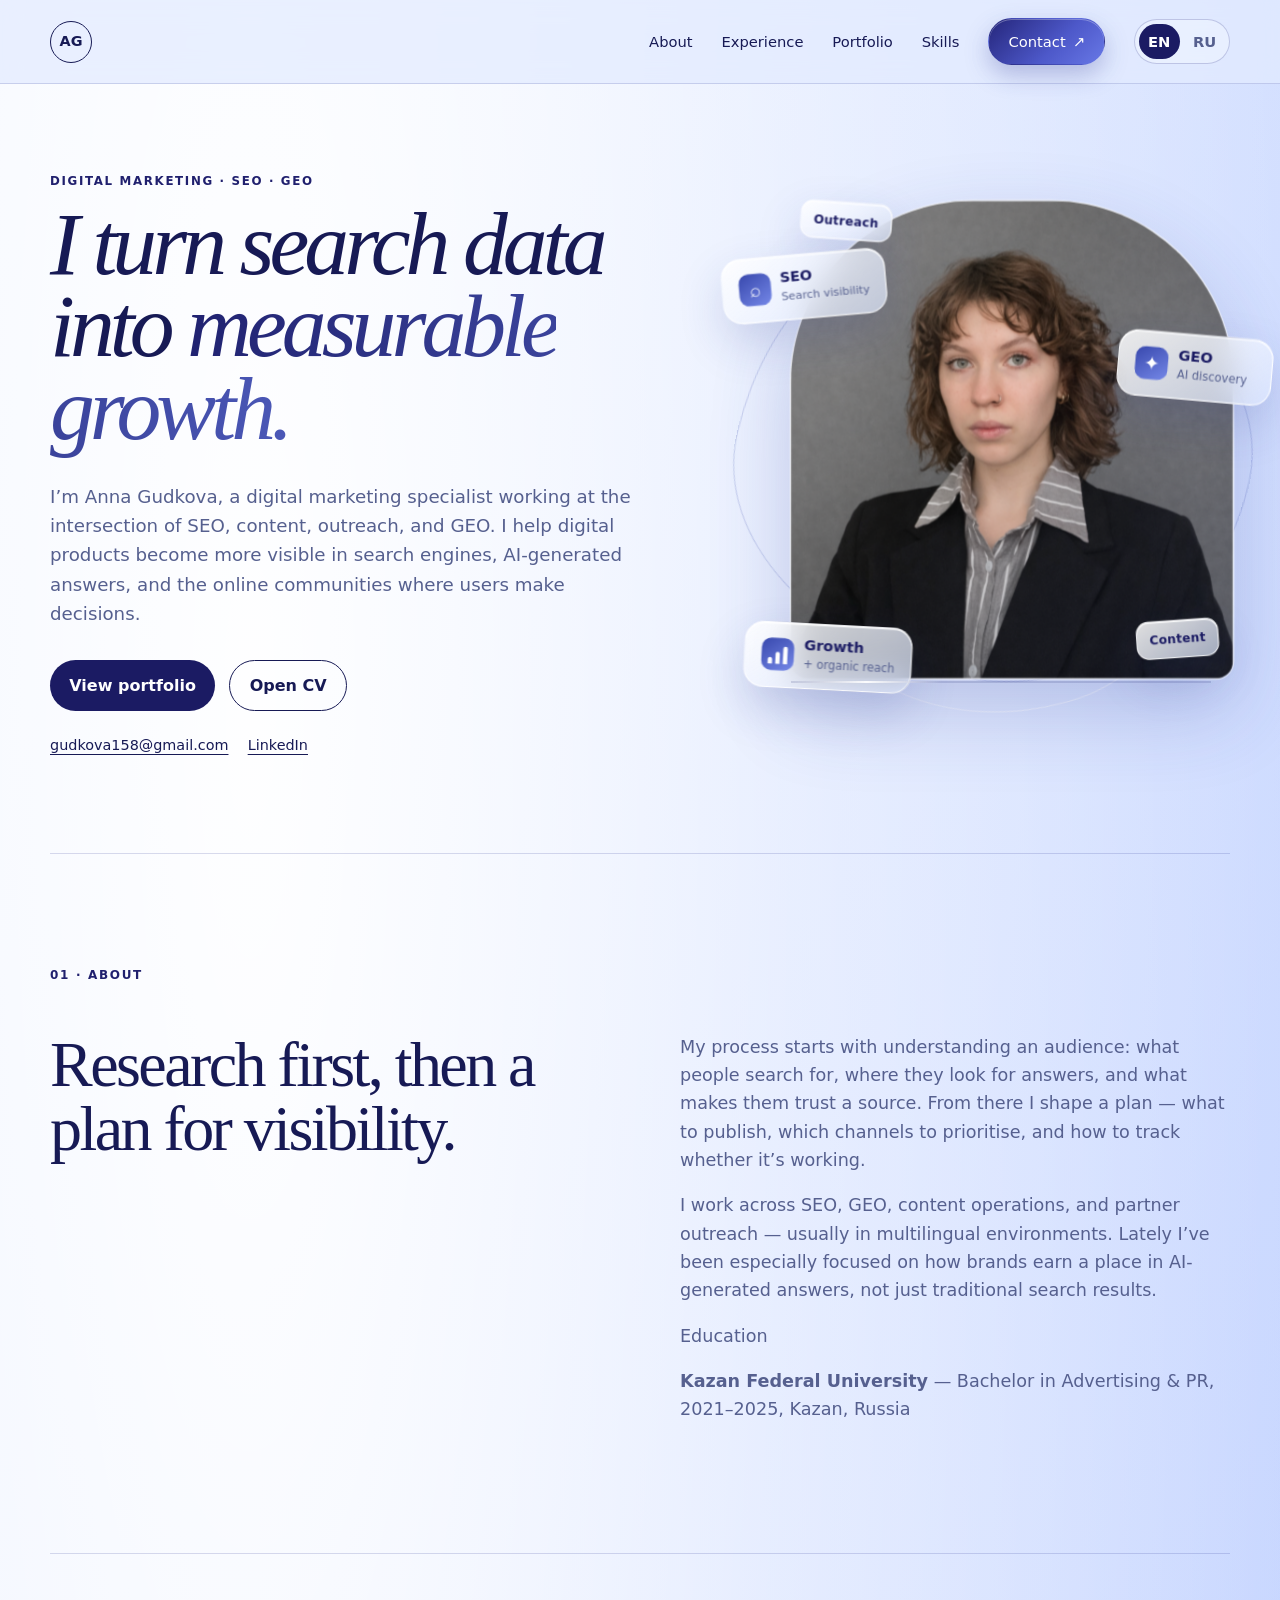
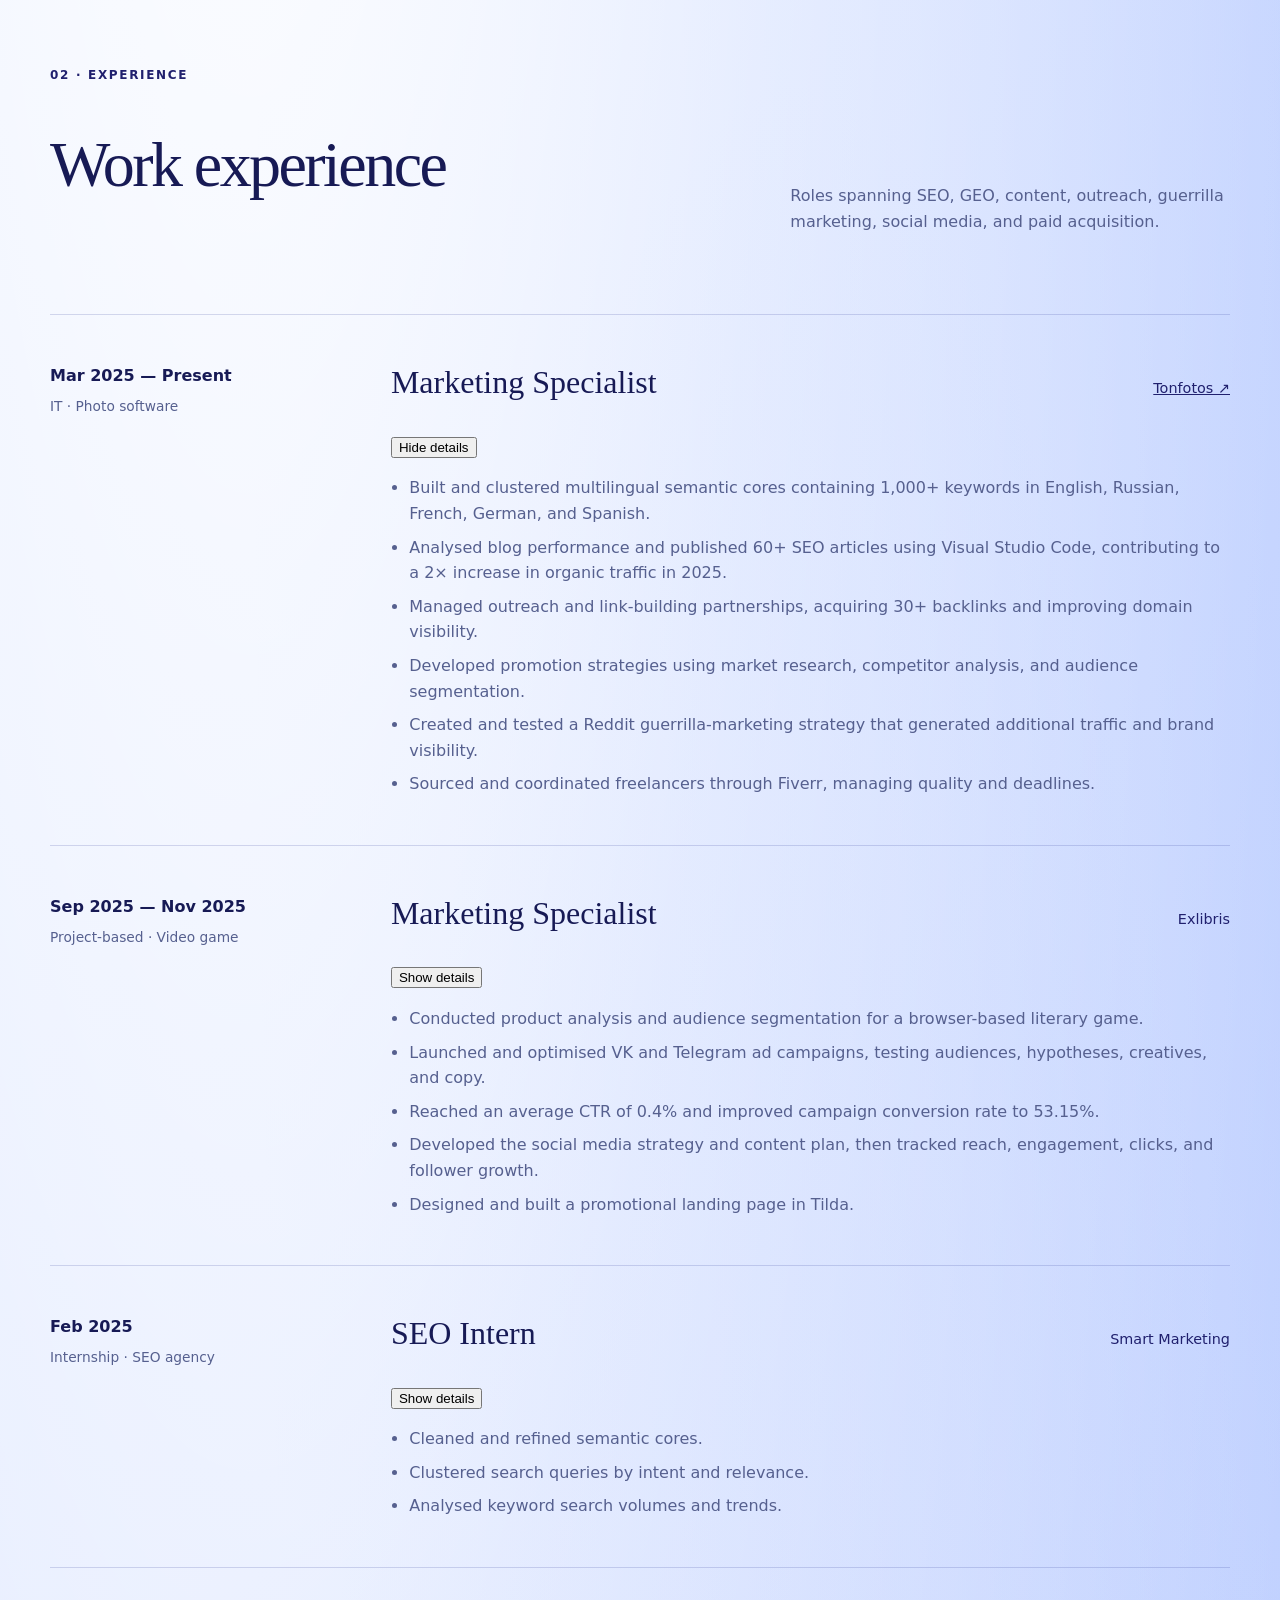
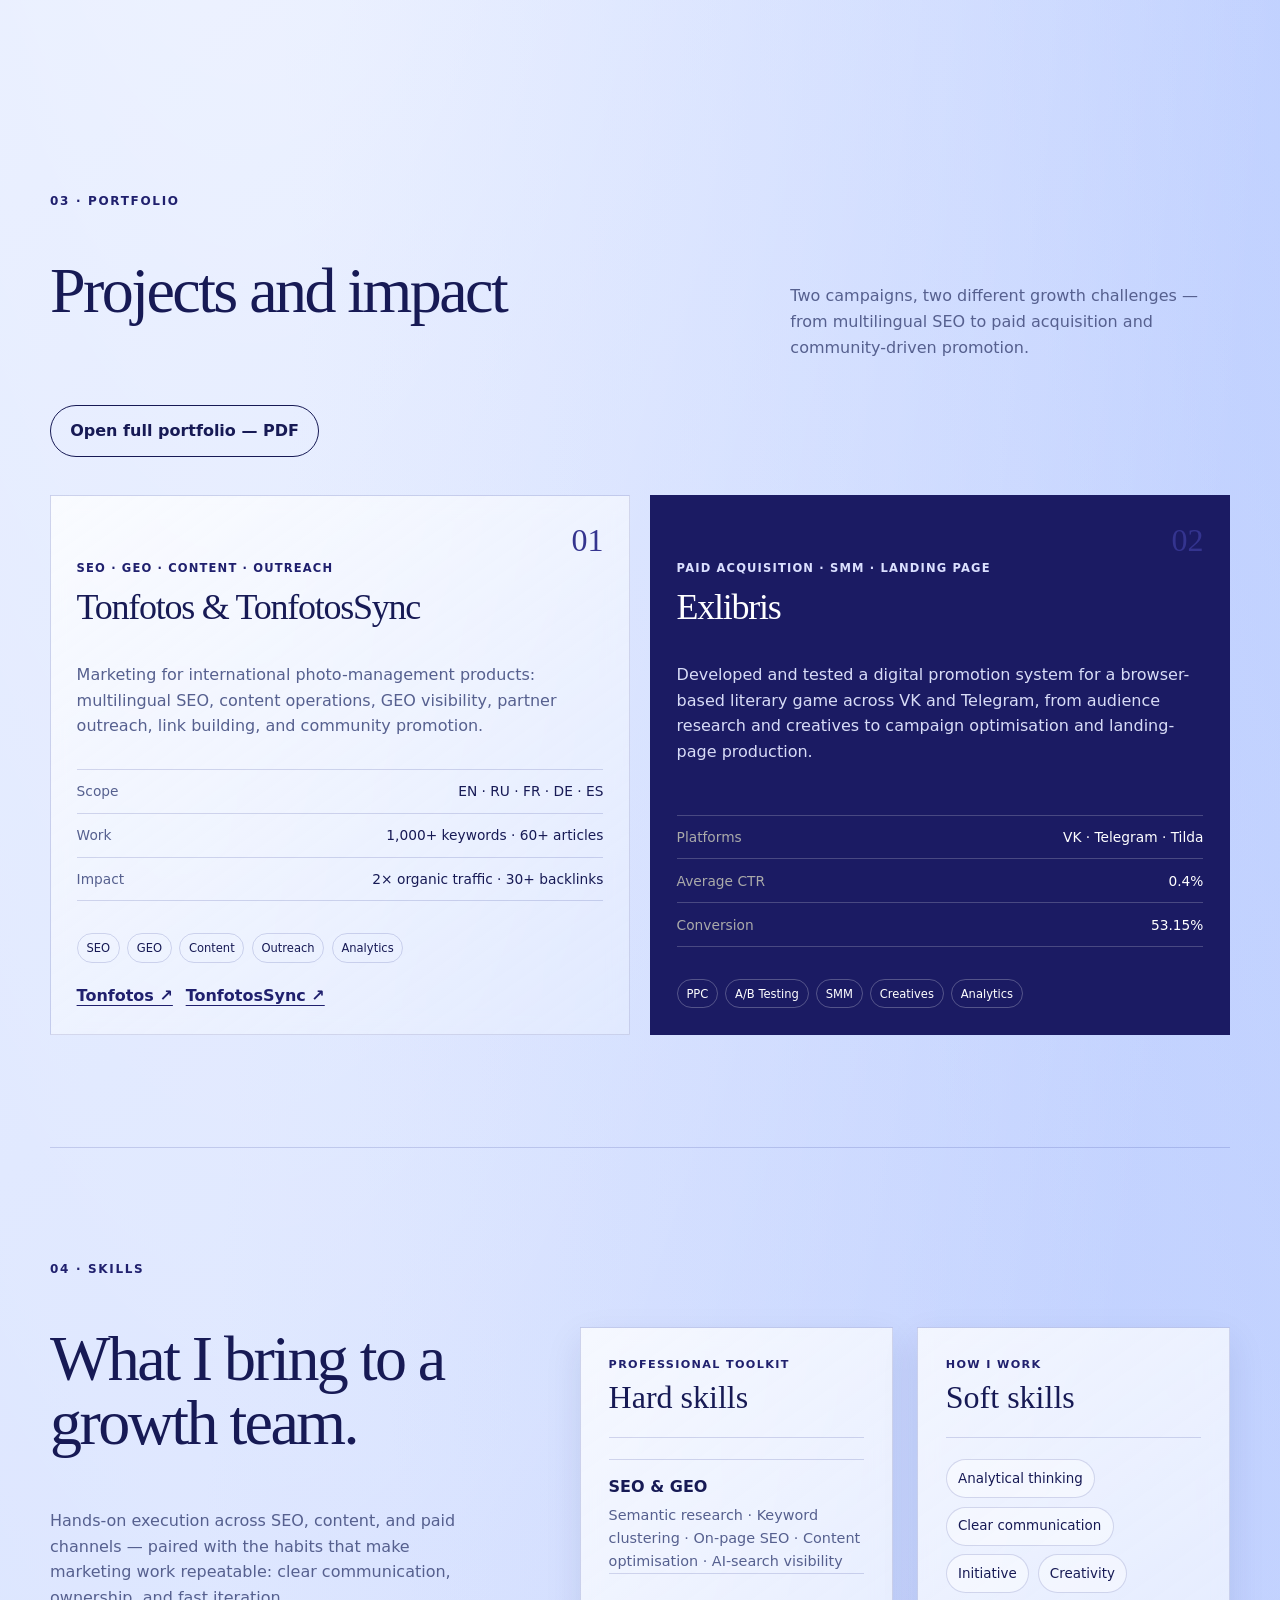
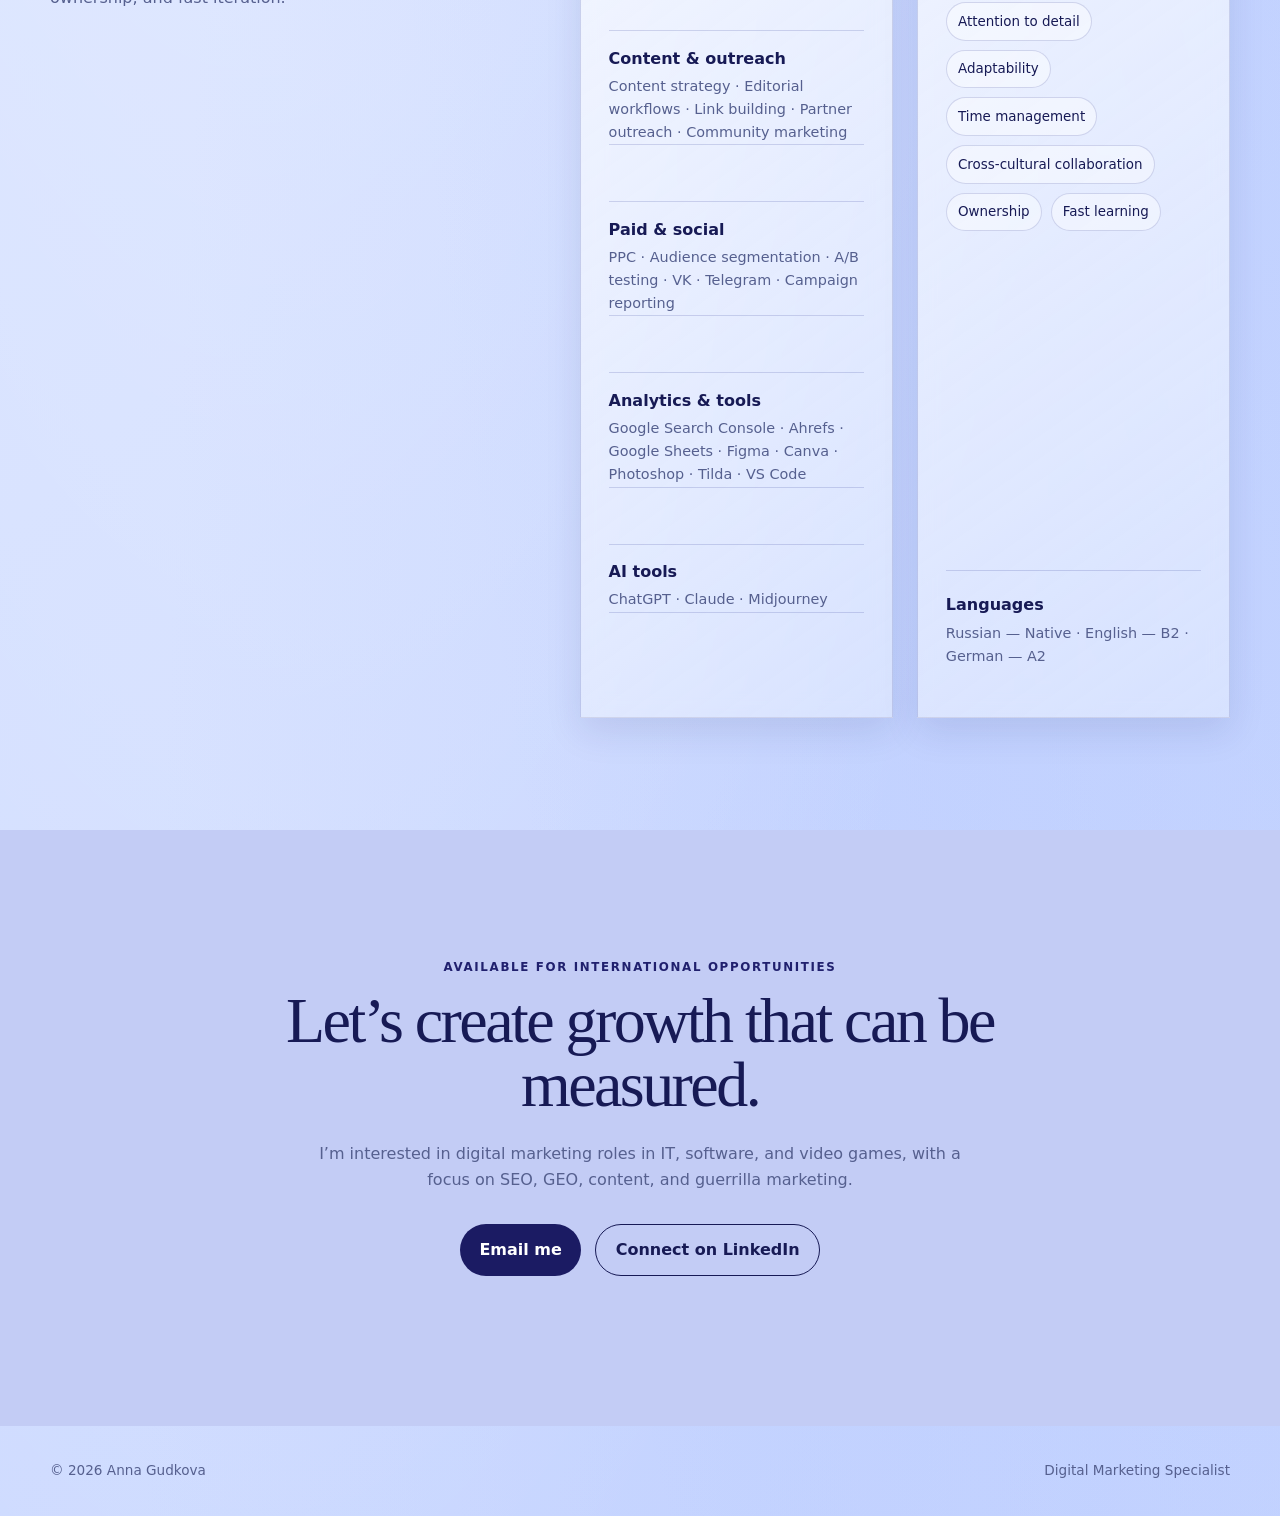
==== index.html @ 98c76f65 "Update index.html" ====
<!DOCTYPE html>

<html lang="en">
<head>
<meta charset="utf-8"/>
<meta content="width=device-width, initial-scale=1" name="viewport"/>
<meta content="Portfolio of Anna Gudkova, a digital marketing specialist focused on SEO, GEO, content marketing, outreach, social media, and guerrilla marketing." name="description"/>
<meta content="#aeb9ed" name="theme-color"/>
<title>Anna Gudkova — Digital Marketing Specialist</title>
<link href="blue-theme.css?v=20260722-3d-header-only-fix" rel="stylesheet"/>
<script type="application/ld+json">
  {
    "@context": "https://schema.org",
    "@type": "Person",
    "name": "Anna Gudkova",
    "jobTitle": "Digital Marketing Specialist",
    "email": "mailto:gudkova158@gmail.com",
    "sameAs": ["https://www.linkedin.com/in/anna-gudkova10/"],
    "knowsAbout": ["SEO", "Content Marketing", "Paid Acquisition", "Link Building", "Social Media Marketing", "Marketing Analytics"]
  }
  </script>
</head>
<body>
<div aria-hidden="true" class="page-wash"></div><div aria-hidden="true" class="cursor-glow"></div>
<a class="skip-link" data-en="Skip to content" data-ru="Перейти к содержанию" href="#main">Skip to content</a>
<header class="site-header">
<a aria-label="Anna Gudkova home" class="logo" href="#top">AG</a>
<nav aria-label="Primary navigation">
<button aria-controls="site-nav" aria-expanded="false" class="menu-toggle" data-en="Menu" data-ru="Меню" type="button">Menu</button>
<div class="nav-links" id="site-nav">
<a data-en="About" data-ru="Обо мне" href="#about">About</a>
<a data-en="Experience" data-ru="Опыт" href="#experience">Experience</a>
<a data-en="Portfolio" data-ru="Портфолио" href="#work">Portfolio</a>
<a data-en="Skills" data-ru="Навыки" href="#skills">Skills</a>
<a class="nav-cta" data-en="Contact" data-ru="Связаться" href="mailto:gudkova158@gmail.com">Contact</a><div aria-label="Language switcher" class="lang-switcher"><a class="lang-btn active" href="index.html" lang="en" aria-current="page">EN</a><a class="lang-btn" href="ru.html" lang="ru">RU</a></div>
</div>
</nav>
</header>
<main id="main">
<section class="hero" id="top">
<div class="hero-copy reveal">
<p class="eyebrow" data-en="Digital marketing · SEO · GEO" data-ru="Digital marketing · SEO · GEO">Digital marketing · SEO · GEO</p>
<h1><span class="hero-lead" data-en="I turn search data into" data-ru="Я превращаю поисковые данные в">I turn search data into</span> <span class="hero-emphasis" data-en="measurable growth." data-ru="измеримый рост.">measurable growth.</span></h1>
<p class="hero-text" data-en="I’m Anna Gudkova, a digital marketing specialist working at the intersection of SEO, content, outreach, and GEO. I help digital products become more visible in search engines, AI-generated answers, and the online communities where users make decisions." data-ru="Я Анна Гудкова, digital-маркетолог, работающая на стыке SEO, контента, аутрича и GEO. Я помогаю цифровым продуктам становиться заметнее в поисковых системах, ответах нейросетей и онлайн-сообществах, где пользователи принимают решения.">I’m Anna Gudkova, a digital marketing specialist working at the intersection of SEO, content, outreach, and GEO. I help digital products become more visible in search engines, AI-generated answers, and the online communities where users make decisions.</p>
<div class="hero-actions">
<a class="button primary" data-en="View portfolio" data-ru="Смотреть портфолио" href="#work">View portfolio</a>
<a class="button secondary" data-en="Open CV" data-ru="Открыть резюме" href="Anna_Gudkova_CV.pdf" rel="noopener" target="_blank">Open CV</a>
</div>
<div class="contact-row">
<a href="mailto:gudkova158@gmail.com">gudkova158@gmail.com</a>
<a href="https://www.linkedin.com/in/anna-gudkova10/" rel="noopener" target="_blank">LinkedIn</a>
</div>
</div>
<div class="hero-visual reveal" id="hero-visual">
<div class="portrait-stage">
  <div class="portrait-frame">
    <img alt="Portrait of Anna Gudkova" height="1024" src="anna-gudkova-portrait.png" width="1536"/>
  </div>
  <div class="marketing-float float-search" aria-hidden="true"><span class="float-icon">⌕</span><strong>SEO</strong><small>Search visibility</small></div>
  <div class="marketing-float float-geo" aria-hidden="true"><span class="float-icon">✦</span><strong>GEO</strong><small>AI discovery</small></div>
  <div class="marketing-float float-growth" aria-hidden="true"><span class="mini-bars"><i></i><i></i><i></i></span><strong>Growth</strong><small>+ organic reach</small></div>
  <div class="marketing-chip chip-content" aria-hidden="true">Content</div>
  <div class="marketing-chip chip-outreach" aria-hidden="true">Outreach</div>
  <div class="orbit-line orbit-one" aria-hidden="true"></div>
  <div class="orbit-line orbit-two" aria-hidden="true"></div>
</div>
<div aria-hidden="true" class="hero-line"></div></div>
</section>
<section class="intro section" id="about">
<div class="section-label" data-en="01 · About" data-ru="01 · Обо мне">01 · About</div>
<div class="intro-grid">
<h2 data-en="Research first, then a plan for visibility." data-ru="Сначала исследование, затем план для видимости.">Research first, then a plan for visibility.</h2>
<div>
<p data-en="My process starts with understanding an audience: what people search for, where they look for answers, and what makes them trust a source. From there I shape a plan — what to publish, which channels to prioritise, and how to track whether it’s working." data-ru="Моя работа начинается с понимания аудитории: что люди ищут, где находят ответы и что вызывает доверие к источнику. На основе этого я формирую план — что публиковать, какие каналы приоритетны и как отслеживать результат.">My process starts with understanding an audience: what people search for, where they look for answers, and what makes them trust a source. From there I shape a plan — what to publish, which channels to prioritise, and how to track whether it’s working.</p>
<p data-en="I work across SEO, GEO, content operations, and partner outreach — usually in multilingual environments. Lately I’ve been especially focused on how brands earn a place in AI-generated answers, not just traditional search results." data-ru="Я работаю на стыке SEO, GEO, контент-операций и партнёрского аутрича — как правило, в мультиязычной среде. В последнее время меня особенно интересует то, как бренды получают место в ответах нейросетей, а не только в традиционной поисковой выдаче.">I work across SEO, GEO, content operations, and partner outreach — usually in multilingual environments. Lately I’ve been especially focused on how brands earn a place in AI-generated answers, not just traditional search results.</p>
<div class="about-education">
<p class="about-education-label" data-en="Education" data-ru="Образование">Education</p>
<p><strong>Kazan Federal University</strong> — <span data-en="Bachelor in Advertising &amp; PR, 2021–2025, Kazan, Russia" data-ru="бакалавриат по рекламе и связям с общественностью, 2021–2025, Казань, Россия">Bachelor in Advertising &amp; PR, 2021–2025, Kazan, Russia</span></p>
</div>
</div>
</div>
</section>
<section class="section" id="experience">
<div class="section-label" data-en="02 · Experience" data-ru="02 · Опыт">02 · Experience</div>
<div class="section-heading">
<h2 data-en="Work experience" data-ru="Опыт работы">Work experience</h2>
<p data-en="Roles spanning SEO, GEO, content, outreach, guerrilla marketing, social media, and paid acquisition." data-ru="Опыт в SEO, GEO, контенте, аутриче, партизанском маркетинге, социальных сетях и платном продвижении.">Roles spanning SEO, GEO, content, outreach, guerrilla marketing, social media, and paid acquisition.</p>
</div>
<div class="timeline">
<article class="role reveal open">
<div class="role-meta">
<p data-en="Mar 2025 — Present" data-ru="Март 2025 — настоящее время">Mar 2025 — Present</p>
<span data-en="IT · Photo software" data-ru="IT · Программы для фотографий">IT · Photo software</span>
</div>
<div class="role-body">
<div class="role-title"><h3 data-en="Marketing Specialist" data-ru="Маркетолог">Marketing Specialist</h3><a href="https://tonfotos.com/" rel="noopener" target="_blank">Tonfotos ↗</a></div>
<button aria-expanded="true" class="role-toggle" data-label-hide="Hide details" data-label-show="Show details" type="button"><span class="role-toggle-label">Hide details</span><span aria-hidden="true" class="role-toggle-icon"></span></button>
<div class="role-details-wrap">
<ul class="role-details">
<li data-en="Built and clustered multilingual semantic cores containing 1,000+ keywords in English, Russian, French, German, and Spanish." data-ru="Собрала и кластеризовала мультиязычные семантические ядра на 1 000+ ключевых слов на английском, русском, французском, немецком и испанском языках.">Built and clustered multilingual semantic cores containing 1,000+ keywords in English, Russian, French, German, and Spanish.</li>
<li data-en="Analysed blog performance and published 60+ SEO articles using Visual Studio Code, contributing to a 2× increase in organic traffic in 2025." data-ru="Анализировала эффективность блога и опубликовала 60+ SEO-статей через Visual Studio Code, что помогло увеличить органический трафик в 2 раза в 2025 году.">Analysed blog performance and published 60+ SEO articles using Visual Studio Code, contributing to a 2× increase in organic traffic in 2025.</li>
<li data-en="Managed outreach and link-building partnerships, acquiring 30+ backlinks and improving domain visibility." data-ru="Вела аутрич и линкбилдинг, получила 30+ обратных ссылок и повысила видимость домена.">Managed outreach and link-building partnerships, acquiring 30+ backlinks and improving domain visibility.</li>
<li data-en="Developed promotion strategies using market research, competitor analysis, and audience segmentation." data-ru="Разрабатывала стратегии продвижения на основе исследования рынка, анализа конкурентов и сегментации аудитории.">Developed promotion strategies using market research, competitor analysis, and audience segmentation.</li>
<li data-en="Created and tested a Reddit guerrilla-marketing strategy that generated additional traffic and brand visibility." data-ru="Разработала и протестировала стратегию партизанского маркетинга на Reddit, которая принесла дополнительный трафик и повысила узнаваемость бренда.">Created and tested a Reddit guerrilla-marketing strategy that generated additional traffic and brand visibility.</li>
<li data-en="Sourced and coordinated freelancers through Fiverr, managing quality and deadlines." data-ru="Искала и координировала фрилансеров через Fiverr, контролируя качество и сроки.">Sourced and coordinated freelancers through Fiverr, managing quality and deadlines.</li>
</ul>
</div>
</div>
</article>
<article class="role reveal">
<div class="role-meta">
<p data-en="Sep 2025 — Nov 2025" data-ru="Сентябрь 2025 — ноябрь 2025">Sep 2025 — Nov 2025</p>
<span data-en="Project-based · Video game" data-ru="Проектная работа · Видеоигра">Project-based · Video game</span>
</div>
<div class="role-body">
<div class="role-title"><h3 data-en="Marketing Specialist" data-ru="Маркетолог">Marketing Specialist</h3><span>Exlibris</span></div>
<button aria-expanded="false" class="role-toggle" data-label-hide="Hide details" data-label-show="Show details" type="button"><span class="role-toggle-label">Show details</span><span aria-hidden="true" class="role-toggle-icon"></span></button>
<div class="role-details-wrap">
<ul class="role-details">
<li data-en="Conducted product analysis and audience segmentation for a browser-based literary game." data-ru="Провела анализ продукта и сегментацию аудитории для браузерной литературной игры.">Conducted product analysis and audience segmentation for a browser-based literary game.</li>
<li data-en="Launched and optimised VK and Telegram ad campaigns, testing audiences, hypotheses, creatives, and copy." data-ru="Запускала и оптимизировала рекламные кампании во VK и Telegram, тестируя аудитории, гипотезы, креативы и тексты.">Launched and optimised VK and Telegram ad campaigns, testing audiences, hypotheses, creatives, and copy.</li>
<li data-en="Reached an average CTR of 0.4% and improved campaign conversion rate to 53.15%." data-ru="Достигла среднего CTR 0,4% и повысила конверсию рекламной кампании до 53,15%.">Reached an average CTR of 0.4% and improved campaign conversion rate to 53.15%.</li>
<li data-en="Developed the social media strategy and content plan, then tracked reach, engagement, clicks, and follower growth." data-ru="Разработала SMM-стратегию и контент-план, отслеживала охваты, вовлечённость, клики и рост подписчиков.">Developed the social media strategy and content plan, then tracked reach, engagement, clicks, and follower growth.</li>
<li data-en="Designed and built a promotional landing page in Tilda." data-ru="Разработала дизайн и создала промо-лендинг в Tilda.">Designed and built a promotional landing page in Tilda.</li>
</ul>
</div>
</div>
</article>
<article class="role reveal">
<div class="role-meta">
<p data-en="Feb 2025" data-ru="Февраль 2025">Feb 2025</p>
<span data-en="Internship · SEO agency" data-ru="Стажировка · SEO-агентство">Internship · SEO agency</span>
</div>
<div class="role-body">
<div class="role-title"><h3 data-en="SEO Intern" data-ru="SEO-стажёр">SEO Intern</h3><span>Smart Marketing</span></div>
<button aria-expanded="false" class="role-toggle" data-label-hide="Hide details" data-label-show="Show details" type="button"><span class="role-toggle-label">Show details</span><span aria-hidden="true" class="role-toggle-icon"></span></button>
<div class="role-details-wrap">
<ul class="role-details">
<li data-en="Cleaned and refined semantic cores." data-ru="Очищала и дорабатывала семантические ядра.">Cleaned and refined semantic cores.</li>
<li data-en="Clustered search queries by intent and relevance." data-ru="Кластеризовала поисковые запросы по интенту и релевантности.">Clustered search queries by intent and relevance.</li>
<li data-en="Analysed keyword search volumes and trends." data-ru="Анализировала частотность ключевых слов и поисковые тренды.">Analysed keyword search volumes and trends.</li>
</ul>
</div>
</div>
</article>
</div>
</section>
<section class="work-section section" id="work">
<div class="section-label" data-en="03 · Portfolio" data-ru="03 · Портфолио">03 · Portfolio</div>
<div class="section-heading">
<h2 data-en="Projects and impact" data-ru="Проекты и результаты">Projects and impact</h2>
<p data-en="Two campaigns, two different growth challenges — from multilingual SEO to paid acquisition and community-driven promotion." data-ru="Два проекта, две разные задачи роста — от мультиязычного SEO до платного продвижения и продвижения в сообществах.">Two campaigns, two different growth challenges — from multilingual SEO to paid acquisition and community-driven promotion.</p>
</div>
<div class="portfolio-download reveal" style="margin: -2.2rem 0 2.4rem;">
<a class="button secondary" href="Anna_Gudkova_Portfolio_Light.pdf" target="_blank" rel="noopener">Open full portfolio — PDF</a>
</div>
<div class="case-grid two-up">
<article class="case-card reveal">
<div class="case-number">01</div>
<p class="case-kicker" data-en="SEO · GEO · Content · Outreach" data-ru="SEO · GEO · Контент · Аутрич">SEO · GEO · Content · Outreach</p>
<h3>Tonfotos &amp; TonfotosSync</h3>
<p data-en="Marketing for international photo-management products: multilingual SEO, content operations, GEO visibility, partner outreach, link building, and community promotion." data-ru="Продвижение международных продуктов для управления фотографиями: мультиязычное SEO, контент, GEO-видимость, партнёрский аутрич, линкбилдинг и продвижение в сообществах.">Marketing for international photo-management products: multilingual SEO, content operations, GEO visibility, partner outreach, link building, and community promotion.</p>
<dl>
<div><dt data-en="Scope" data-ru="География">Scope</dt><dd>EN · RU · FR · DE · ES</dd></div>
<div><dt data-en="Work" data-ru="Работа">Work</dt><dd data-en="1,000+ keywords · 60+ articles" data-ru="1 000+ ключевых слов · 60+ статей">1,000+ keywords · 60+ articles</dd></div>
<div><dt data-en="Impact" data-ru="Результат">Impact</dt><dd data-en="2× organic traffic · 30+ backlinks" data-ru="Рост органического трафика в 2 раза · 30+ ссылок">2× organic traffic · 30+ backlinks</dd></div>
</dl>
<div class="tag-row"><span>SEO</span><span>GEO</span><span data-en="Content" data-ru="Контент">Content</span><span data-en="Outreach" data-ru="Аутрич">Outreach</span><span data-en="Analytics" data-ru="Аналитика">Analytics</span></div>
<div class="case-links">
<a href="https://tonfotos.com/" rel="noopener" target="_blank">Tonfotos ↗</a>
<a href="https://tonfotossync.com/" rel="noopener" target="_blank">TonfotosSync ↗</a>
</div>
</article>
<article class="case-card dark reveal">
<div class="case-number">02</div>
<p class="case-kicker" data-en="Paid acquisition · SMM · Landing page" data-ru="Платное продвижение · SMM · Лендинг">Paid acquisition · SMM · Landing page</p>
<h3>Exlibris</h3>
<p data-en="Developed and tested a digital promotion system for a browser-based literary game across VK and Telegram, from audience research and creatives to campaign optimisation and landing-page production." data-ru="Разработала и протестировала систему digital-продвижения браузерной литературной игры во VK и Telegram: от исследования аудитории и креативов до оптимизации кампаний и создания лендинга.">Developed and tested a digital promotion system for a browser-based literary game across VK and Telegram, from audience research and creatives to campaign optimisation and landing-page production.</p>
<dl>
<div><dt data-en="Platforms" data-ru="Платформы">Platforms</dt><dd>VK · Telegram · Tilda</dd></div>
<div><dt data-en="Average CTR" data-ru="Средний CTR">Average CTR</dt><dd>0.4%</dd></div>
<div><dt data-en="Conversion" data-ru="Конверсия">Conversion</dt><dd>53.15%</dd></div>
</dl>
<div class="tag-row"><span data-en="PPC" data-ru="PPC">PPC</span><span data-en="A/B Testing" data-ru="A/B-тестирование">A/B Testing</span><span>SMM</span><span data-en="Creatives" data-ru="Креативы">Creatives</span><span data-en="Analytics" data-ru="Аналитика">Analytics</span></div>
</article>
</div>
</section>
<section class="section" id="skills">
<div class="section-label" data-en="04 · Skills" data-ru="04 · Навыки">04 · Skills</div>
<div class="skills-layout">
<div class="skills-intro">
<h2 data-en="What I bring to a growth team." data-ru="Что я привношу в команду роста.">What I bring to a growth team.</h2>
<p data-en="Hands-on execution across SEO, content, and paid channels — paired with the habits that make marketing work repeatable: clear communication, ownership, and fast iteration." data-ru="Практические навыки в SEO, контенте и платном продвижении — в сочетании с качествами, которые делают маркетинг воспроизводимым: понятная коммуникация, ответственность и быстрая итерация.">Hands-on execution across SEO, content, and paid channels — paired with the habits that make marketing work repeatable: clear communication, ownership, and fast iteration.</p>
</div>
<div class="skills-groups split-skills">
<section aria-labelledby="hard-skills-title" class="skill-column hard-skills reveal">
<p class="skill-type" data-en="Professional toolkit" data-ru="Профессиональные навыки">Professional toolkit</p>
<h3 data-en="Hard skills" data-ru="Hard skills" id="hard-skills-title">Hard skills</h3>
<div class="skill-list">
<div><strong data-en="SEO &amp; GEO" data-ru="SEO и GEO">SEO &amp; GEO</strong><p data-en="Semantic research · Keyword clustering · On-page SEO · Content optimisation · AI-search visibility" data-ru="Сбор семантики · Кластеризация запросов · On-page SEO · Оптимизация контента · Видимость в AI-поиске">Semantic research · Keyword clustering · On-page SEO · Content optimisation · AI-search visibility</p><div aria-hidden="true" class="skill-bar" data-level="95"><span class="skill-bar-fill"></span></div></div>
<div><strong data-en="Content &amp; outreach" data-ru="Контент и аутрич">Content &amp; outreach</strong><p data-en="Content strategy · Editorial workflows · Link building · Partner outreach · Community marketing" data-ru="Контент-стратегия · Редакционные процессы · Линкбилдинг · Партнёрский аутрич · Продвижение в сообществах">Content strategy · Editorial workflows · Link building · Partner outreach · Community marketing</p><div aria-hidden="true" class="skill-bar" data-level="90"><span class="skill-bar-fill"></span></div></div>
<div><strong data-en="Paid &amp; social" data-ru="Реклама и соцсети">Paid &amp; social</strong><p data-en="PPC · Audience segmentation · A/B testing · VK · Telegram · Campaign reporting" data-ru="PPC · Сегментация аудитории · A/B-тестирование · VK · Telegram · Отчётность по кампаниям">PPC · Audience segmentation · A/B testing · VK · Telegram · Campaign reporting</p><div aria-hidden="true" class="skill-bar" data-level="80"><span class="skill-bar-fill"></span></div></div>
<div><strong data-en="Analytics &amp; tools" data-ru="Аналитика и инструменты">Analytics &amp; tools</strong><p>Google Search Console · Ahrefs · Google Sheets · Figma · Canva · Photoshop · Tilda · VS Code</p><div aria-hidden="true" class="skill-bar" data-level="85"><span class="skill-bar-fill"></span></div></div>
<div><strong data-en="AI tools" data-ru="AI-инструменты">AI tools</strong><p>ChatGPT · Claude · Midjourney</p><div aria-hidden="true" class="skill-bar" data-level="90"><span class="skill-bar-fill"></span></div></div>
</div>
</section>
<section aria-labelledby="soft-skills-title" class="skill-column soft-skills reveal">
<p class="skill-type" data-en="How I work" data-ru="Как я работаю">How I work</p>
<h3 data-en="Soft skills" data-ru="Soft skills" id="soft-skills-title">Soft skills</h3>
<div class="soft-skill-cloud">
<span data-en="Analytical thinking" data-ru="Аналитическое мышление">Analytical thinking</span><span data-en="Clear communication" data-ru="Понятная коммуникация">Clear communication</span><span data-en="Initiative" data-ru="Инициативность">Initiative</span><span data-en="Creativity" data-ru="Креативность">Creativity</span><span data-en="Attention to detail" data-ru="Внимание к деталям">Attention to detail</span><span data-en="Adaptability" data-ru="Адаптивность">Adaptability</span><span data-en="Time management" data-ru="Тайм-менеджмент">Time management</span><span data-en="Cross-cultural collaboration" data-ru="Межкультурное взаимодействие">Cross-cultural collaboration</span><span data-en="Ownership" data-ru="Ответственность">Ownership</span><span data-en="Fast learning" data-ru="Быстрая обучаемость">Fast learning</span>
</div>
<div class="languages-note"><strong data-en="Languages" data-ru="Языки">Languages</strong><p data-en="Russian — Native · English — B2 · German — A2" data-ru="Русский — родной · Английский — B2 · Немецкий — A2">Russian — Native · English — B2 · German — A2</p></div>
</section>
</div>
</div>
</section>
<section class="contact-section" id="contact">
<p class="eyebrow" data-en="Available for international opportunities" data-ru="Открыта к международным возможностям">Available for international opportunities</p>
<h2 data-en="Let’s create growth that can be measured." data-ru="Давайте создавать рост, который можно измерить.">Let’s create growth that can be measured.</h2>
<p data-en="I’m interested in digital marketing roles in IT, software, and video games, with a focus on SEO, GEO, content, and guerrilla marketing." data-ru="Мне интересны позиции в digital-маркетинге в IT, программных продуктах и игровой индустрии с фокусом на SEO, GEO, контент и партизанский маркетинг.">I’m interested in digital marketing roles in IT, software, and video games, with a focus on SEO, GEO, content, and guerrilla marketing.</p>
<div class="hero-actions">
<a class="button primary" data-en="Email me" data-ru="Написать мне" href="mailto:gudkova158@gmail.com">Email me</a>
<a class="button secondary" data-en="Connect on LinkedIn" data-ru="LinkedIn" href="https://www.linkedin.com/in/anna-gudkova10/" rel="noopener" target="_blank">Connect on LinkedIn</a>
</div>
</section>
</main>
<footer>
<p>© <span id="year"></span> Anna Gudkova</p>
<p data-en="Digital Marketing Specialist" data-ru="Digital-маркетолог">Digital Marketing Specialist</p>
</footer>
<script src="script.js?v=20260722-bilingual-animations"></script>
</body>
</html>
---- blue-theme.css ----
:root {
  --ink: #171a55;
  --muted: #56608f;
  --paper: #aeb9ed;
  --card: #f7f8ff;
  --line: rgba(31, 39, 112, .22);
  --accent: #34348f;
  --accent-dark: #20206e;
  --dark: #1b1b63;
  --max: 1180px;
}

* { box-sizing: border-box; }
html { scroll-behavior: smooth; }
body {
  margin: 0;
  color: var(--ink);
  background: var(--paper);
  font-family: Inter, ui-sans-serif, system-ui, -apple-system, BlinkMacSystemFont, "Segoe UI", sans-serif;
  line-height: 1.6;
}
a { color: inherit; }
img { max-width: 100%; display: block; }
button, a { -webkit-tap-highlight-color: transparent; }

.skip-link { position: fixed; left: 1rem; top: -5rem; z-index: 999; padding: .7rem 1rem; background: #fff; }
.skip-link:focus { top: 1rem; }

.site-header {
  width: min(calc(100% - 40px), var(--max));
  margin: 0 auto;
  min-height: 84px;
  display: flex;
  align-items: center;
  justify-content: space-between;
  border-bottom: 1px solid var(--line);
  position: relative;
  z-index: 20;
}
.logo {
  width: 42px; height: 42px; border: 1px solid var(--ink); border-radius: 50%;
  display: grid; place-items: center; text-decoration: none; font-size: .9rem; font-weight: 800;
}
.nav-links { display: flex; gap: 1.8rem; align-items: center; }
.nav-links a { text-decoration: none; font-size: .92rem; }
.nav-links a:hover { color: var(--accent-dark); }
.nav-cta { border: 1px solid var(--ink); border-radius: 999px; padding: .55rem 1rem; }
.menu-toggle { display: none; border: 0; background: transparent; font: inherit; }

main { overflow: clip; }
.hero {
  width: min(calc(100% - 40px), var(--max));
  margin: 0 auto;
  min-height: 700px;
  display: grid;
  grid-template-columns: 1.12fr .88fr;
  gap: 6rem;
  align-items: center;
  padding: 5.5rem 0 6rem;
}
.eyebrow { text-transform: uppercase; letter-spacing: .14em; font-size: .74rem; font-weight: 800; color: var(--accent-dark); }
h1, h2, h3, p { margin-top: 0; }
h1 {
  font-family: Georgia, "Times New Roman", serif;
  font-size: clamp(3.4rem, 7vw, 6.8rem);
  line-height: .92;
  letter-spacing: -.055em;
  font-weight: 500;
  margin-bottom: 2rem;
}
h1 span { color: var(--accent); font-style: italic; }
.hero-text { font-size: 1.14rem; max-width: 660px; color: var(--muted); }
.hero-actions { display: flex; gap: .9rem; flex-wrap: wrap; margin: 2rem 0 1.4rem; }
.button { min-height: 48px; display: inline-flex; align-items: center; justify-content: center; padding: .75rem 1.2rem; border-radius: 999px; text-decoration: none; font-weight: 750; }
.button.primary { background: var(--ink); color: white; }
.button.primary:hover { background: var(--accent-dark); }
.button.secondary { border: 1px solid var(--ink); }
.button.secondary:hover { background: rgba(255,255,255,.65); }
.contact-row { display: flex; flex-wrap: wrap; gap: 1.2rem; font-size: .9rem; }
.contact-row a { text-underline-offset: .22rem; }
.hero-visual { position: relative; min-height: 520px; }
.portrait-frame { position: absolute; inset: 0 0 48px 40px; border-radius: 180px 180px 18px 18px; overflow: hidden; background: #8f9cd8; }
.portrait-frame img { width: 100%; height: 100%; object-fit: cover; object-position: center 28%; filter: none; }
.portrait-frame::after { content: ""; position: absolute; inset: 0; box-shadow: inset 0 0 0 1px rgba(255,255,255,.2); }
.metric-card { position: absolute; width: 180px; background: var(--card); border: 1px solid var(--line); padding: 1rem; box-shadow: 0 14px 40px rgba(24,29,94,.16); }
.metric-card strong { display: block; font-family: Georgia, serif; font-size: 2.2rem; line-height: 1; color: var(--accent-dark); }
.metric-card span { font-size: .82rem; color: var(--muted); }
.metric-one { left: 0; bottom: 5px; transform: rotate(-3deg); }
.metric-two { right: -20px; top: 55px; transform: rotate(3deg); }

.section { width: min(calc(100% - 40px), var(--max)); margin: 0 auto; padding: 7rem 0; border-top: 1px solid var(--line); }
.section-label { font-size: .75rem; text-transform: uppercase; letter-spacing: .14em; font-weight: 800; color: var(--accent-dark); margin-bottom: 3rem; }
.intro-grid { display: grid; grid-template-columns: 1fr 1fr; gap: 5rem; }
.intro h2, .section-heading h2, .skills-layout h2, .contact-section h2 { font: 500 clamp(2.6rem, 5vw, 4.8rem)/1 Georgia, serif; letter-spacing: -.04em; }
.intro-grid p { font-size: 1.1rem; color: var(--muted); }
.stats-band { background: var(--dark); color: white; display: grid; grid-template-columns: repeat(4, 1fr); }
.stats-band div { padding: 2.8rem clamp(1.2rem, 3vw, 3rem); border-right: 1px solid rgba(255,255,255,.14); }
.stats-band div:last-child { border-right: 0; }
.stats-band strong { display: block; font: 500 2.5rem/1 Georgia, serif; color: #dbe0ff; }
.stats-band span { display: block; margin-top: .7rem; color: #d8dcf7; font-size: .9rem; }
.section-heading { display: grid; grid-template-columns: 1fr .65fr; gap: 4rem; align-items: end; margin-bottom: 4rem; }
.section-heading p { color: var(--muted); }
.timeline { border-top: 1px solid var(--line); }
.role { display: grid; grid-template-columns: .33fr 1fr; gap: 4rem; padding: 3rem 0; border-bottom: 1px solid var(--line); }
.role-meta p { font-weight: 800; margin-bottom: .25rem; }
.role-meta span { font-size: .86rem; color: var(--muted); }
.role-title { display: flex; justify-content: space-between; gap: 1rem; align-items: baseline; }
.role-title h3 { font: 500 2rem/1.2 Georgia, serif; }
.role-title a, .role-title span { color: var(--accent-dark); font-size: .9rem; }
.role ul { margin: 1rem 0 0; padding-left: 1.15rem; color: var(--muted); }
.role li + li { margin-top: .5rem; }
.work-section { border-top: 0; }
.case-grid { display: grid; grid-template-columns: repeat(3, 1fr); gap: 1.25rem; }
.case-card { background: var(--card); border: 1px solid var(--line); min-height: 540px; padding: 1.6rem; display: flex; flex-direction: column; }
.case-card.dark { background: var(--dark); color: white; border-color: var(--dark); }
.case-number { align-self: flex-end; font: 500 2rem Georgia, serif; color: var(--accent); }
.case-kicker { text-transform: uppercase; letter-spacing: .1em; font-size: .72rem; font-weight: 800; color: var(--accent-dark); }
.dark .case-kicker { color: #dbe0ff; }
.case-card h3 { font: 500 2.25rem/1.04 Georgia, serif; letter-spacing: -.035em; }
.case-card > p:not(.case-kicker) { color: var(--muted); }
.dark > p:not(.case-kicker) { color: #d8dcf7; }
.case-card dl { margin-top: auto; border-top: 1px solid var(--line); }
.dark dl { border-color: rgba(255,255,255,.2); }
.case-card dl div { display: grid; grid-template-columns: .7fr 1fr; gap: 1rem; padding: .65rem 0; border-bottom: 1px solid var(--line); font-size: .86rem; }
.dark dl div { border-color: rgba(255,255,255,.2); }
dt { color: var(--muted); } .dark dt { color: #aaa; }
dd { margin: 0; text-align: right; }
.tag-row { display: flex; flex-wrap: wrap; gap: .45rem; margin-top: 1rem; }
.tag-row span { border: 1px solid var(--line); border-radius: 999px; padding: .28rem .55rem; font-size: .72rem; }
.dark .tag-row span { border-color: rgba(255,255,255,.25); }
.skills-layout { display: grid; grid-template-columns: .8fr 1.2fr; gap: 6rem; }
.skills-layout > div:first-child p { color: var(--muted); }
.skills-groups { display: grid; grid-template-columns: 1fr 1fr; gap: 0 2rem; }
.skills-groups div { padding: 1.3rem 0; border-top: 1px solid var(--line); }
.skills-groups h3 { font-size: .95rem; }
.skills-groups p { margin: 0; color: var(--muted); font-size: .92rem; }
.education-card { display: grid; grid-template-columns: .35fr 1fr; gap: 4rem; background: var(--card); border: 1px solid var(--line); padding: 2.5rem; }
.education-card > div:first-child p { font-weight: 800; margin-bottom: .2rem; }
.education-card span { color: var(--muted); font-size: .85rem; }
.education-card h2 { font: 500 2.2rem/1.1 Georgia, serif; margin-bottom: .5rem; }
.education-card h3 { color: var(--accent-dark); font-size: 1rem; }
.education-card p { color: var(--muted); }
.contact-section { text-align: center; background: #c3ccf5; padding: 8rem 20px; }
.contact-section h2 { max-width: 850px; margin: 0 auto 1.5rem; }
.contact-section > p:not(.eyebrow) { max-width: 650px; margin: 0 auto; color: var(--muted); }
.contact-section .hero-actions { justify-content: center; }
footer { min-height: 90px; width: min(calc(100% - 40px), var(--max)); margin: 0 auto; display: flex; justify-content: space-between; align-items: center; color: var(--muted); font-size: .85rem; }
footer p { margin: 0; }

.reveal { opacity: 0; transform: translateY(18px); transition: opacity .7s ease, transform .7s ease; }
.reveal.visible { opacity: 1; transform: none; }

@media (max-width: 900px) {
  .menu-toggle { display: block; }
  .nav-links { display: none; position: absolute; left: 0; right: 0; top: 72px; background: var(--paper); border: 1px solid var(--line); padding: 1rem; flex-direction: column; align-items: flex-start; }
  .nav-links.open { display: flex; }
  .hero { grid-template-columns: 1fr; gap: 3rem; padding-top: 4rem; }
  .hero-visual { min-height: 560px; max-width: 620px; width: 100%; margin: 0 auto; }
  .intro-grid, .section-heading, .skills-layout { grid-template-columns: 1fr; gap: 2rem; }
  .stats-band { grid-template-columns: 1fr 1fr; }
  .stats-band div:nth-child(2) { border-right: 0; }
  .stats-band div:nth-child(-n+2) { border-bottom: 1px solid rgba(255,255,255,.14); }
  .case-grid { grid-template-columns: 1fr; }
  .case-card { min-height: auto; }
}

@media (max-width: 640px) {
  .site-header, .hero, .section, footer { width: min(calc(100% - 28px), var(--max)); }
  .hero { min-height: auto; padding: 3.4rem 0 4.5rem; }
  h1 { font-size: clamp(3rem, 15vw, 4.7rem); }
  .hero-visual { min-height: 430px; }
  .portrait-frame { inset: 0 10px 38px 24px; }
  .metric-card { width: 150px; }
  .metric-two { right: 0; top: 25px; }
  .section { padding: 5rem 0; }
  .intro-grid, .role, .education-card { grid-template-columns: 1fr; gap: 1.3rem; }
  .stats-band { grid-template-columns: 1fr; }
  .stats-band div { border-right: 0; border-bottom: 1px solid rgba(255,255,255,.14); }
  .skills-groups { grid-template-columns: 1fr; }
  .role-title { display: block; }
  .contact-section { padding: 6rem 18px; }
  footer { align-items: flex-start; flex-direction: column; justify-content: center; gap: .25rem; }
}

@media (prefers-reduced-motion: reduce) {
  html { scroll-behavior: auto; }
  .reveal { opacity: 1; transform: none; transition: none; }
}


/* Equal-size hard and soft skill cards */
.split-skills {
  display: grid;
  grid-template-columns: repeat(2, minmax(0, 1fr));
  gap: 1.5rem;
  align-items: stretch;
}
.skill-column {
  min-height: 100%;
  padding: 1.75rem;
  border: 1px solid var(--line);
  background: var(--card);
  display: flex;
  flex-direction: column;
}
.skill-column .skill-type {
  margin-bottom: .45rem;
  text-transform: uppercase;
  letter-spacing: .12em;
  font-size: .7rem;
  font-weight: 800;
  color: var(--accent-dark);
}
.skill-column > h3 {
  margin-bottom: 1.4rem;
  font: 500 2rem/1.05 Georgia, serif;
}
.skill-list {
  display: grid;
  gap: 0;
}
.skill-list > div {
  padding: .9rem 0;
  border-top: 1px solid var(--line);
}
.skill-list strong {
  display: block;
  margin-bottom: .25rem;
}
.skill-list p,
.languages-note p {
  margin: 0;
  color: var(--muted);
  font-size: .9rem;
}
.soft-skill-cloud {
  display: flex;
  flex-wrap: wrap;
  align-content: flex-start;
  gap: .55rem;
}
.soft-skill-cloud span {
  padding: .48rem .7rem;
  border: 1px solid var(--line);
  border-radius: 999px;
  background: rgba(255,255,255,.42);
  font-size: .84rem;
}
.languages-note {
  margin-top: auto;
  padding-top: 1.25rem;
  border-top: 1px solid var(--line);
}
.languages-note strong {
  display: block;
  margin-bottom: .3rem;
}

@media (max-width: 760px) {
  .split-skills { grid-template-columns: 1fr; }
  .skill-column { min-height: auto; }
}


/* Blue theme refinements */
body {
  background:
    radial-gradient(circle at 15% 8%, rgba(255,255,255,.30), transparent 28rem),
    linear-gradient(180deg, #b7c2ef 0%, var(--paper) 36%, #a7b4e9 100%);
}
.site-header { background: rgba(174,185,237,.72); backdrop-filter: blur(14px); }
.button.primary { background: var(--dark); }
.button.primary:hover { background: #2d2d87; }
.button.secondary:hover { background: rgba(255,255,255,.34); }
.portrait-frame { box-shadow: 0 28px 70px rgba(24,29,94,.22); }
.stats-band { background: var(--dark); }
.case-grid.two-up { grid-template-columns: repeat(2, minmax(0, 1fr)); }
.case-links { display: flex; flex-wrap: wrap; gap: .8rem; margin-top: 1.25rem; }
.case-links a { color: var(--accent-dark); font-weight: 750; text-underline-offset: .22rem; }
.case-card.dark .case-links a { color: #eef0ff; }
.skill-column { box-shadow: 0 14px 34px rgba(24,29,94,.10); }
.cursor-glow {
  position: fixed;
  width: 420px;
  height: 420px;
  left: 0;
  top: 0;
  border-radius: 50%;
  pointer-events: none;
  z-index: 0;
  transform: translate(-50%, -50%);
  background: radial-gradient(circle, rgba(255,255,255,.34) 0%, rgba(120,138,225,.18) 34%, rgba(120,138,225,0) 72%);
  opacity: 0;
  transition: opacity .25s ease;
}
body:hover .cursor-glow { opacity: 1; }
.site-header, main, footer { position: relative; z-index: 1; }
@media (max-width: 900px) { .case-grid.two-up { grid-template-columns: 1fr; } }
@media (hover: none), (pointer: coarse) { .cursor-glow { display: none; } }

/* Bilingual controls and animated blue background */
.lang-switcher {
  display: inline-flex;
  align-items: center;
  gap: .25rem;
  padding: .22rem;
  border: 1px solid rgba(38, 47, 137, .22);
  border-radius: 999px;
  background: rgba(255,255,255,.28);
}
.lang-btn {
  border: 0;
  border-radius: 999px;
  padding: .38rem .58rem;
  background: transparent;
  color: var(--muted);
  font: inherit;
  font-size: .76rem;
  font-weight: 800;
  cursor: pointer;
  transition: background .25s ease, color .25s ease, transform .25s ease;
}
.lang-btn:hover { transform: translateY(-1px); }
.lang-btn.active { background: var(--dark); color: #fff; }

body {
  background:
    linear-gradient(125deg, rgba(255,255,255,.20), transparent 42%),
    linear-gradient(145deg, #aeb9ed 0%, #c3cdf7 28%, #a8b5ea 56%, #c7d1f8 78%, #aeb9ed 100%);
  background-size: 180% 180%;
  animation: blueDrift 18s ease-in-out infinite;
}
@keyframes blueDrift {
  0%, 100% { background-position: 0% 50%; }
  50% { background-position: 100% 50%; }
}
.page-wash {
  position: fixed;
  inset: 0;
  pointer-events: none;
  z-index: 0;
  background: linear-gradient(110deg, transparent 20%, rgba(255,255,255,.16) 48%, transparent 76%);
  transform: translateX(-120%);
  animation: washMove 13s ease-in-out infinite;
}
@keyframes washMove {
  0%, 56% { transform: translateX(-120%); }
  78%, 100% { transform: translateX(120%); }
}

.hero-lead { color: inherit; }
.hero-emphasis {
  color: var(--dark);
  background: linear-gradient(90deg, #202270, #4b58b7, #202270);
  background-size: 200% auto;
  -webkit-background-clip: text;
  background-clip: text;
  -webkit-text-fill-color: transparent;
  animation: textShimmer 6s linear infinite;
}
@keyframes textShimmer { to { background-position: 200% center; } }

.hero-line {
  position: absolute;
  left: 8%;
  right: 4%;
  bottom: 8%;
  height: 2px;
  overflow: hidden;
  background: rgba(31,35,111,.15);
}
.hero-line::after {
  content: "";
  position: absolute;
  inset: 0;
  width: 36%;
  background: linear-gradient(90deg, transparent, rgba(255,255,255,.95), transparent);
  animation: lineSweep 4.8s ease-in-out infinite;
}
@keyframes lineSweep {
  from { transform: translateX(-120%); }
  to { transform: translateX(380%); }
}

.case-card,
.skill-column,
.education-card {
  transition: transform .35s ease, box-shadow .35s ease, border-color .35s ease;
}
.case-card:hover,
.skill-column:hover,
.education-card:hover {
  transform: translateY(-7px);
  box-shadow: 0 24px 55px rgba(24,29,94,.18);
  border-color: rgba(38,47,137,.38);
}
.case-number { transition: transform .35s ease; }
.case-card:hover .case-number { transform: translateX(-6px) rotate(-4deg); }

@media (max-width: 900px) {
  .lang-switcher { margin: .25rem 0; }
}
@media (prefers-reduced-motion: reduce) {
  body, .page-wash, .hero-emphasis, .hero-line::after { animation: none !important; }
  .case-card, .skill-column, .education-card { transition: none; }
}


/* === Lighter dimensional blue theme + 3D marketing hero === */
:root {
  --paper: #dfe7ff;
  --card: rgba(255,255,255,.64);
  --line: rgba(45,59,150,.18);
}
html { background: #dfe7ff; }
body {
  background:
    radial-gradient(ellipse at 14% 8%, rgba(255,255,255,.96) 0%, rgba(255,255,255,.40) 25%, transparent 52%),
    radial-gradient(ellipse at 88% 22%, rgba(146,174,255,.48) 0%, rgba(146,174,255,.18) 31%, transparent 60%),
    radial-gradient(ellipse at 48% 86%, rgba(191,207,255,.66) 0%, transparent 54%),
    linear-gradient(135deg, #edf3ff 0%, #d6e1ff 32%, #c5d4ff 62%, #e5ecff 100%);
  background-size: 140% 140%, 145% 145%, 130% 130%, 180% 180%;
  animation: dimensionalBlue 20s ease-in-out infinite;
}
@keyframes dimensionalBlue {
  0%,100% { background-position: 0% 0%, 100% 10%, 50% 100%, 0% 50%; }
  50% { background-position: 14% 8%, 82% 26%, 42% 88%, 100% 50%; }
}
.page-wash {
  background:
    linear-gradient(112deg, transparent 16%, rgba(255,255,255,.24) 43%, transparent 69%),
    repeating-linear-gradient(120deg, rgba(70,91,190,.025) 0 1px, transparent 1px 18px);
}
.site-header { background: rgba(226,235,255,.72); }
.hero { overflow: visible; }
.hero-visual { perspective: 1100px; isolation: isolate; }
.portrait-stage {
  --rotate-x: 0deg;
  --rotate-y: 0deg;
  --shift-x: 0px;
  --shift-y: 0px;
  position: absolute;
  inset: 0;
  transform-style: preserve-3d;
  transform: rotateX(var(--rotate-x)) rotateY(var(--rotate-y)) translate(var(--shift-x),var(--shift-y));
  transition: transform .18s ease-out;
}
.portrait-frame {
  transform: translateZ(18px);
  background: linear-gradient(145deg, rgba(255,255,255,.92), rgba(187,204,255,.66));
  border: 1px solid rgba(255,255,255,.78);
  box-shadow: 0 32px 80px rgba(45,61,150,.24), inset 0 1px 0 rgba(255,255,255,.9);
}
.portrait-frame::after {
  content: "";
  position: absolute;
  inset: 0;
  pointer-events: none;
  background: linear-gradient(120deg, rgba(255,255,255,.18), transparent 38%, rgba(92,118,220,.08));
}
.marketing-float,
.marketing-chip {
  position: absolute;
  z-index: 4;
  border: 1px solid rgba(255,255,255,.80);
  background: linear-gradient(145deg, rgba(255,255,255,.86), rgba(221,231,255,.70));
  box-shadow: 0 18px 44px rgba(41,54,142,.18), inset 0 1px 0 rgba(255,255,255,.9);
  backdrop-filter: blur(14px);
  color: var(--dark);
  transform-style: preserve-3d;
}
.marketing-float {
  min-width: 142px;
  padding: .8rem .95rem;
  border-radius: 18px;
  display: grid;
  grid-template-columns: 30px 1fr;
  column-gap: .55rem;
  align-items: center;
}
.marketing-float strong { font-size: .84rem; line-height: 1; }
.marketing-float small { grid-column: 2; color: var(--muted); font-size: .66rem; margin-top: .18rem; }
.float-icon {
  grid-row: 1 / 3;
  width: 30px; height: 30px;
  display: grid; place-items: center;
  border-radius: 9px;
  background: linear-gradient(145deg,#3848ad,#7588e8);
  color: #fff;
  font-size: 1.1rem;
}
.float-search { left: -3%; top: 12%; transform: translateZ(70px) rotate(-5deg); animation: floatA 5.8s ease-in-out infinite; }
.float-geo { right: -4%; top: 27%; transform: translateZ(92px) rotate(5deg); animation: floatB 6.4s ease-in-out infinite; }
.float-growth { left: 2%; bottom: 10%; transform: translateZ(84px) rotate(3deg); animation: floatC 6.1s ease-in-out infinite; }
.mini-bars { grid-row: 1 / 3; width: 30px; height: 30px; display:flex; gap:3px; align-items:flex-end; padding:6px; border-radius:9px; background:linear-gradient(145deg,#3848ad,#7588e8); }
.mini-bars i { flex:1; background:#fff; border-radius:2px 2px 0 0; animation: bars 2.2s ease-in-out infinite; }
.mini-bars i:nth-child(1){height:36%}.mini-bars i:nth-child(2){height:66%;animation-delay:.2s}.mini-bars i:nth-child(3){height:92%;animation-delay:.4s}
.marketing-chip { padding: .48rem .72rem; border-radius: 12px; font-size: .72rem; font-weight: 800; letter-spacing:.02em; }
.chip-content { right: 5%; bottom: 15%; transform: translateZ(62px) rotate(-4deg); animation: floatB 5.5s ease-in-out infinite reverse; }
.chip-outreach { left: 12%; top: 2%; transform: translateZ(55px) rotate(4deg); animation: floatA 6.8s ease-in-out infinite reverse; }
.orbit-line {
  position:absolute;
  z-index:-1;
  border:1px solid rgba(54,72,171,.20);
  border-radius: 42% 58% 48% 52% / 58% 44% 56% 42%;
  pointer-events:none;
  transform-style:preserve-3d;
}
.orbit-one { inset: 4% -5% 8% -4%; transform: translateZ(-18px) rotate(12deg); animation: orbitMorph 10s ease-in-out infinite; }
.orbit-two { inset: 14% 2% 1% 6%; border-color: rgba(255,255,255,.56); transform: translateZ(-28px) rotate(-16deg); animation: orbitMorph 12s ease-in-out infinite reverse; }
@keyframes floatA { 0%,100%{ margin-top:0; } 50%{ margin-top:-12px; } }
@keyframes floatB { 0%,100%{ margin-top:0; } 50%{ margin-top:10px; } }
@keyframes floatC { 0%,100%{ margin-left:0; } 50%{ margin-left:12px; } }
@keyframes bars { 0%,100%{opacity:.72; transform:scaleY(.85)} 50%{opacity:1; transform:scaleY(1.08)} }
@keyframes orbitMorph { 0%,100%{border-radius:42% 58% 48% 52% / 58% 44% 56% 42%;} 50%{border-radius:58% 42% 62% 38% / 42% 60% 40% 58%;} }
.case-card, .skill-column, .education-card {
  background: linear-gradient(145deg, rgba(255,255,255,.76), rgba(232,239,255,.55));
  backdrop-filter: blur(10px);
}
.stats-band { box-shadow: 0 24px 70px rgba(34,46,126,.20); }
.lang-btn { text-decoration:none; display:inline-flex; align-items:center; justify-content:center; }
@media (max-width: 900px) {
  .float-search { left: 0; }
  .float-geo { right: 0; }
}
@media (max-width: 640px) {
  .marketing-float { min-width: 118px; padding:.65rem .72rem; }
  .marketing-float small { display:none; }
  .float-search { top: 9%; }
  .float-geo { top: 30%; }
  .float-growth { bottom: 5%; }
  .chip-content { right: 2%; bottom: 10%; }
  .chip-outreach { left: 5%; top: 0; }
}
@media (prefers-reduced-motion: reduce) {
  body, .marketing-float, .marketing-chip, .orbit-line, .mini-bars i { animation:none !important; }
  .portrait-stage { transform:none !important; transition:none !important; }
}

/* === Requested header-only adjustment: preserve the original colors and animations === */
.site-header {
  width: 100%;
  max-width: none;
  margin: 0;
  padding-inline: max(20px, calc((100vw - var(--max)) / 2));
}

.nav-cta {
  position: relative;
  overflow: hidden;
  border-color: transparent;
  padding: .7rem 1.2rem;
  color: #fff !important;
  background: linear-gradient(135deg, #25267b 0%, #4d58c9 58%, #6878e6 100%);
  box-shadow: 0 10px 24px rgba(44, 52, 145, .28), inset 0 1px 0 rgba(255,255,255,.30);
  transition: transform .22s ease, box-shadow .22s ease, filter .22s ease;
}
.nav-cta::before {
  content: "";
  position: absolute;
  top: -45%;
  left: -38%;
  width: 30%;
  height: 190%;
  background: linear-gradient(90deg, transparent, rgba(255,255,255,.48), transparent);
  transform: rotate(20deg);
  transition: left .6s ease;
}
.nav-cta::after {
  content: "↗";
  margin-left: .45rem;
  position: relative;
}
.nav-cta:hover {
  color: #fff !important;
  transform: translateY(-2px);
  filter: saturate(112%);
  box-shadow: 0 14px 30px rgba(44, 52, 145, .36), inset 0 1px 0 rgba(255,255,255,.32);
}
.nav-cta:hover::before { left: 118%; }
.nav-cta:focus-visible {
  outline: 3px solid rgba(255,255,255,.9);
  outline-offset: 3px;
}

@media (max-width: 900px) {
  .site-header { padding-inline: 20px; }
  .nav-cta { width: 100%; justify-content: center; text-align: center; }
}
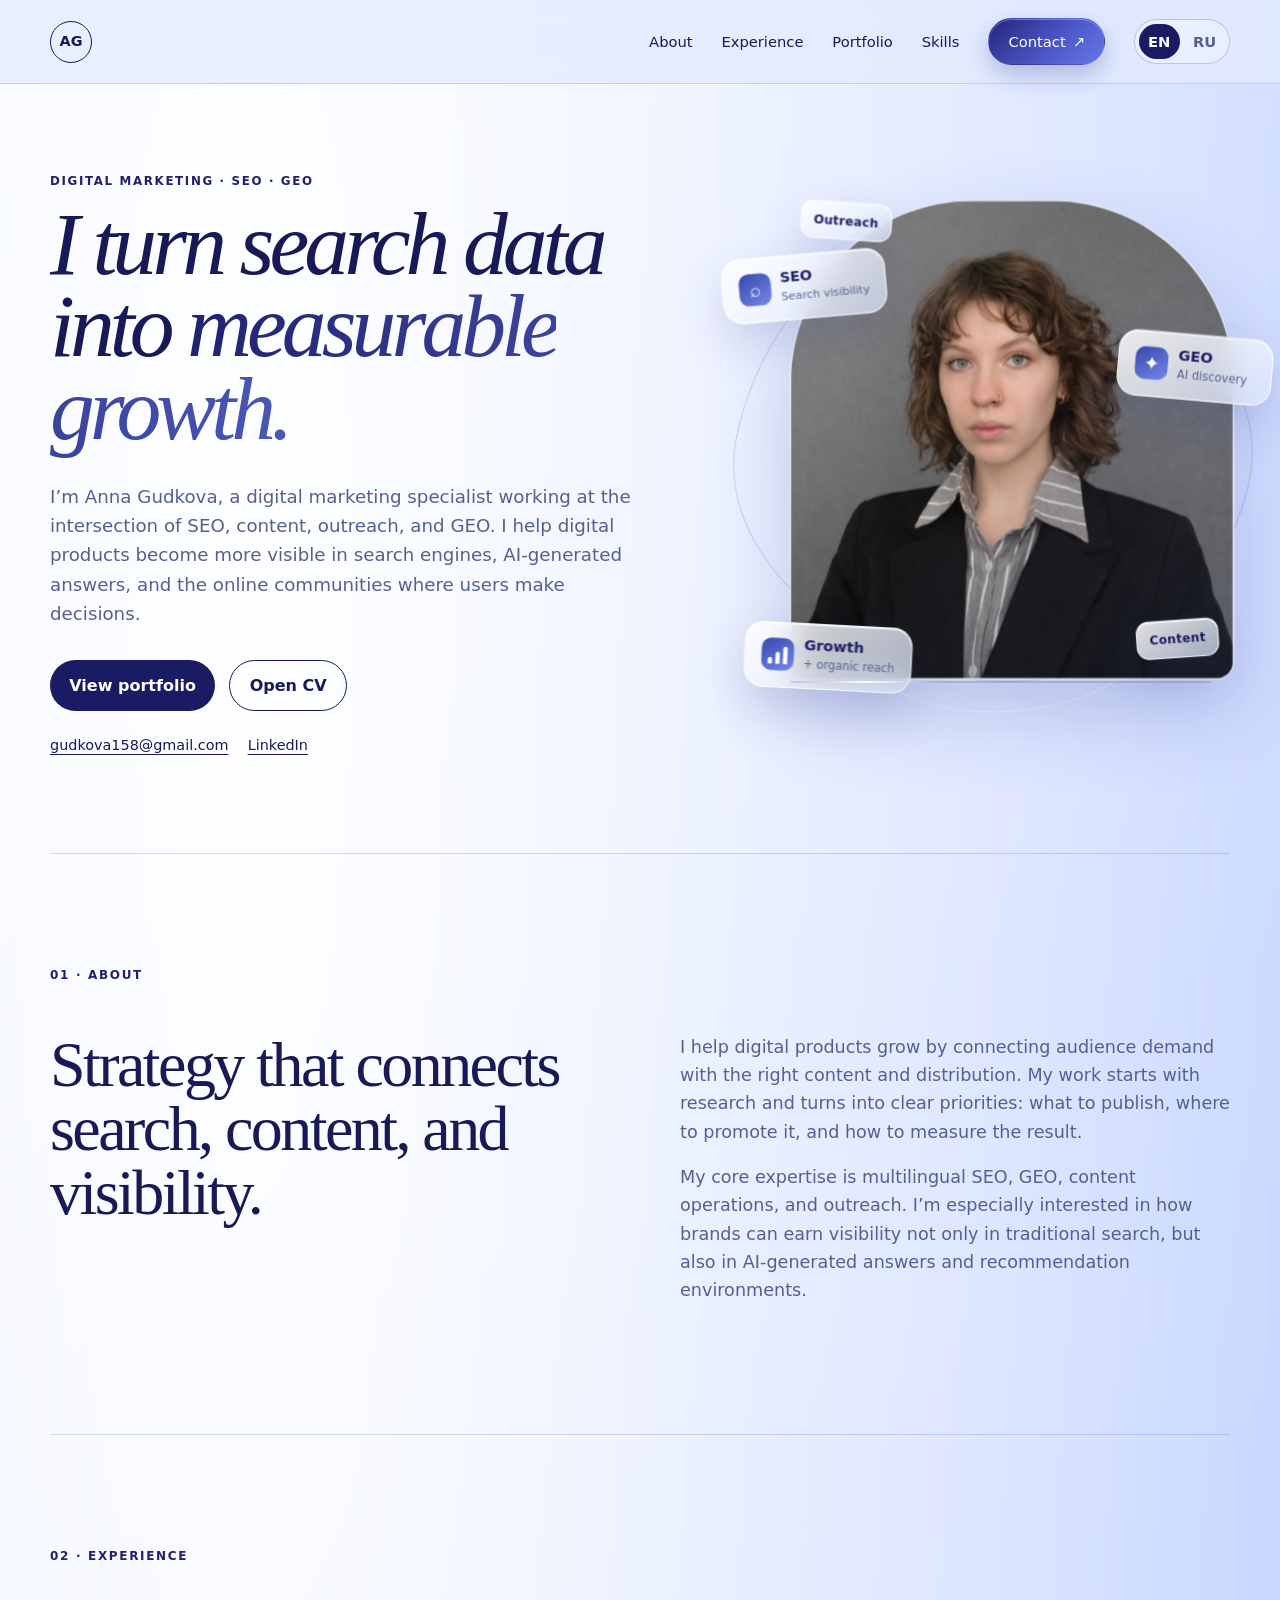
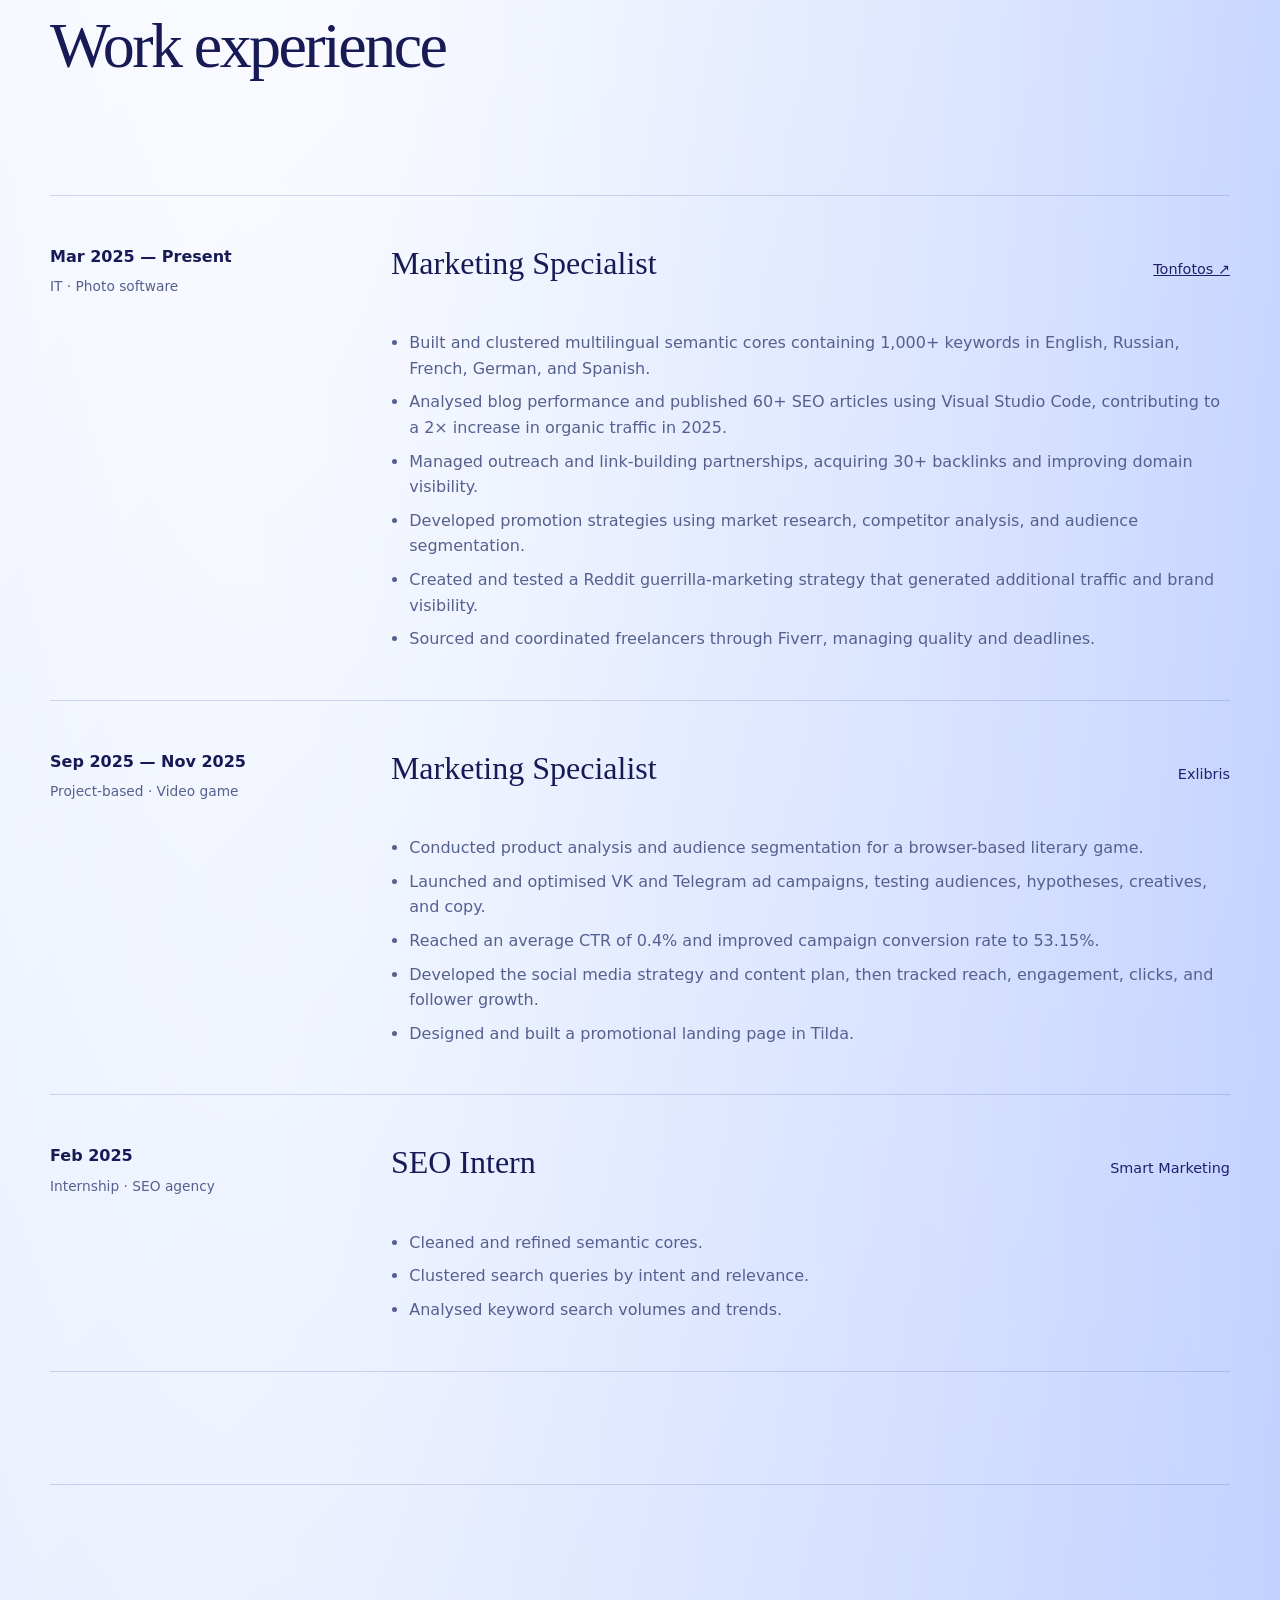
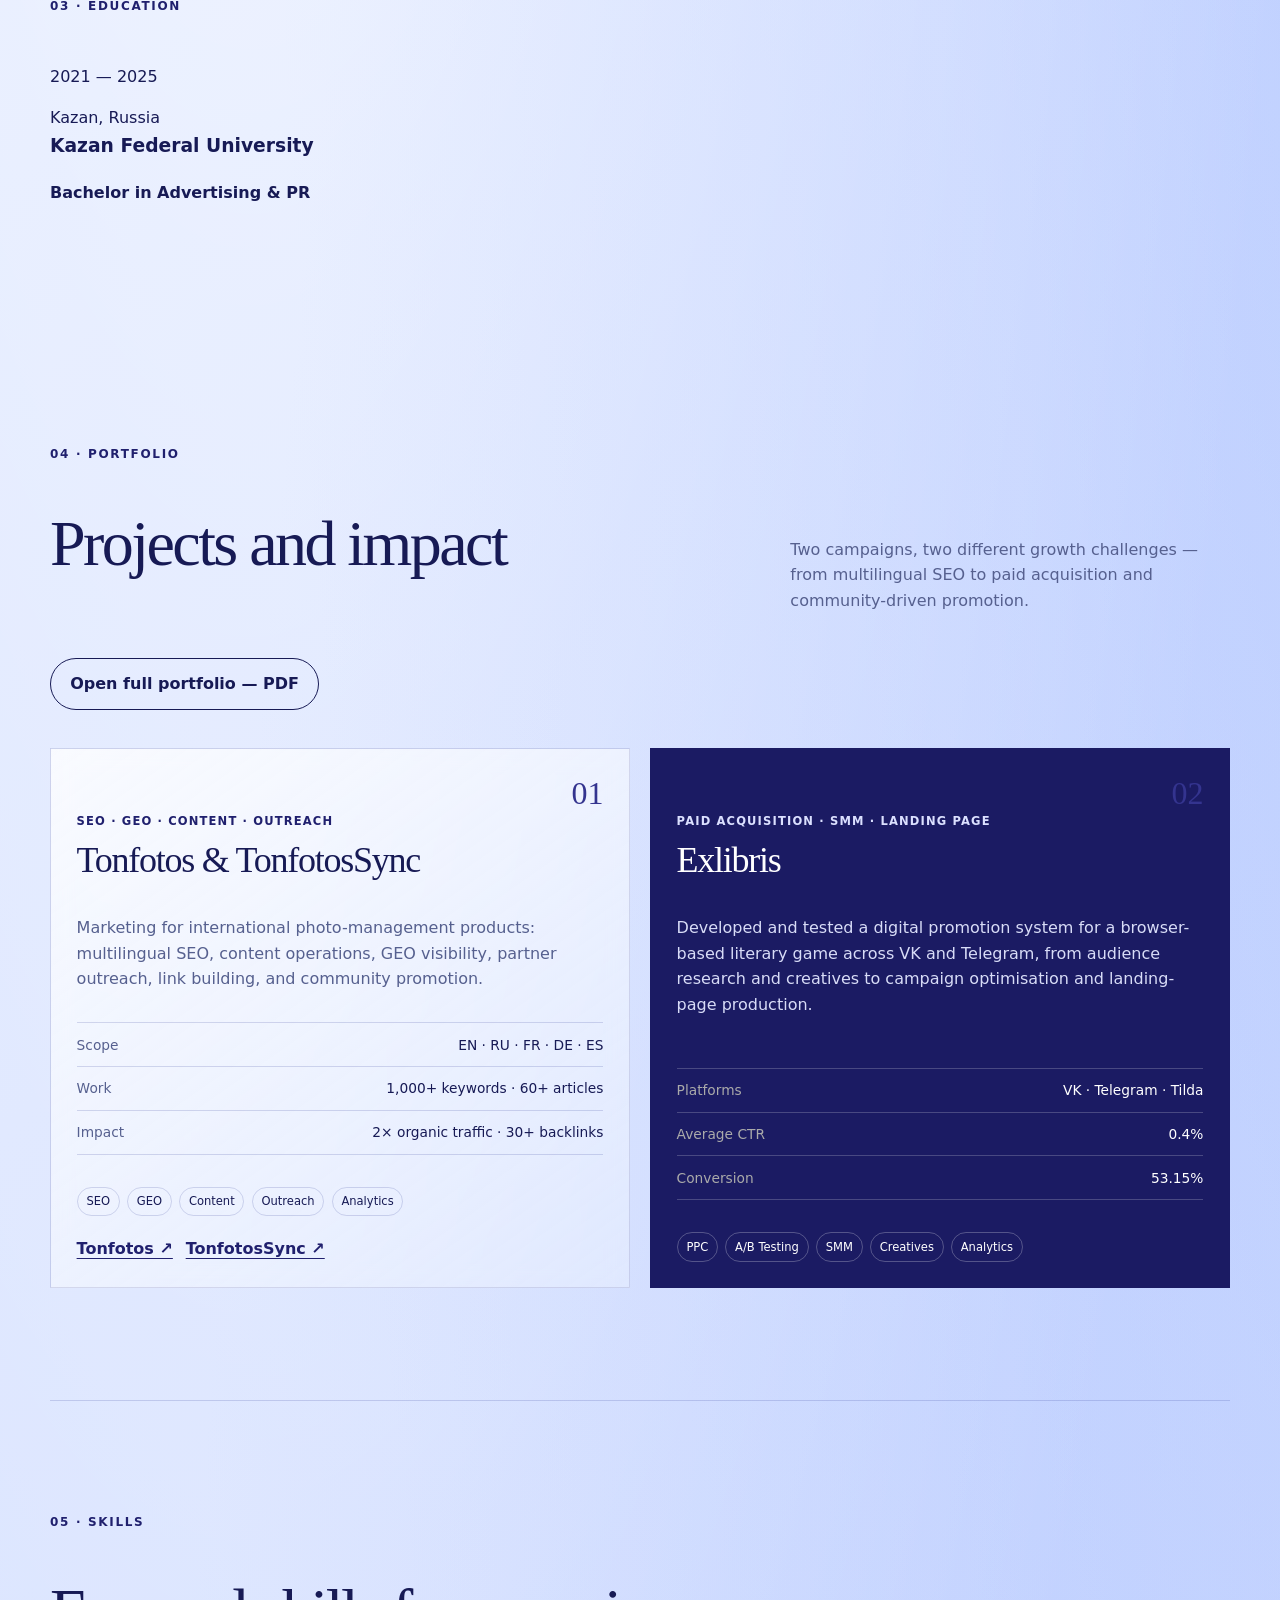
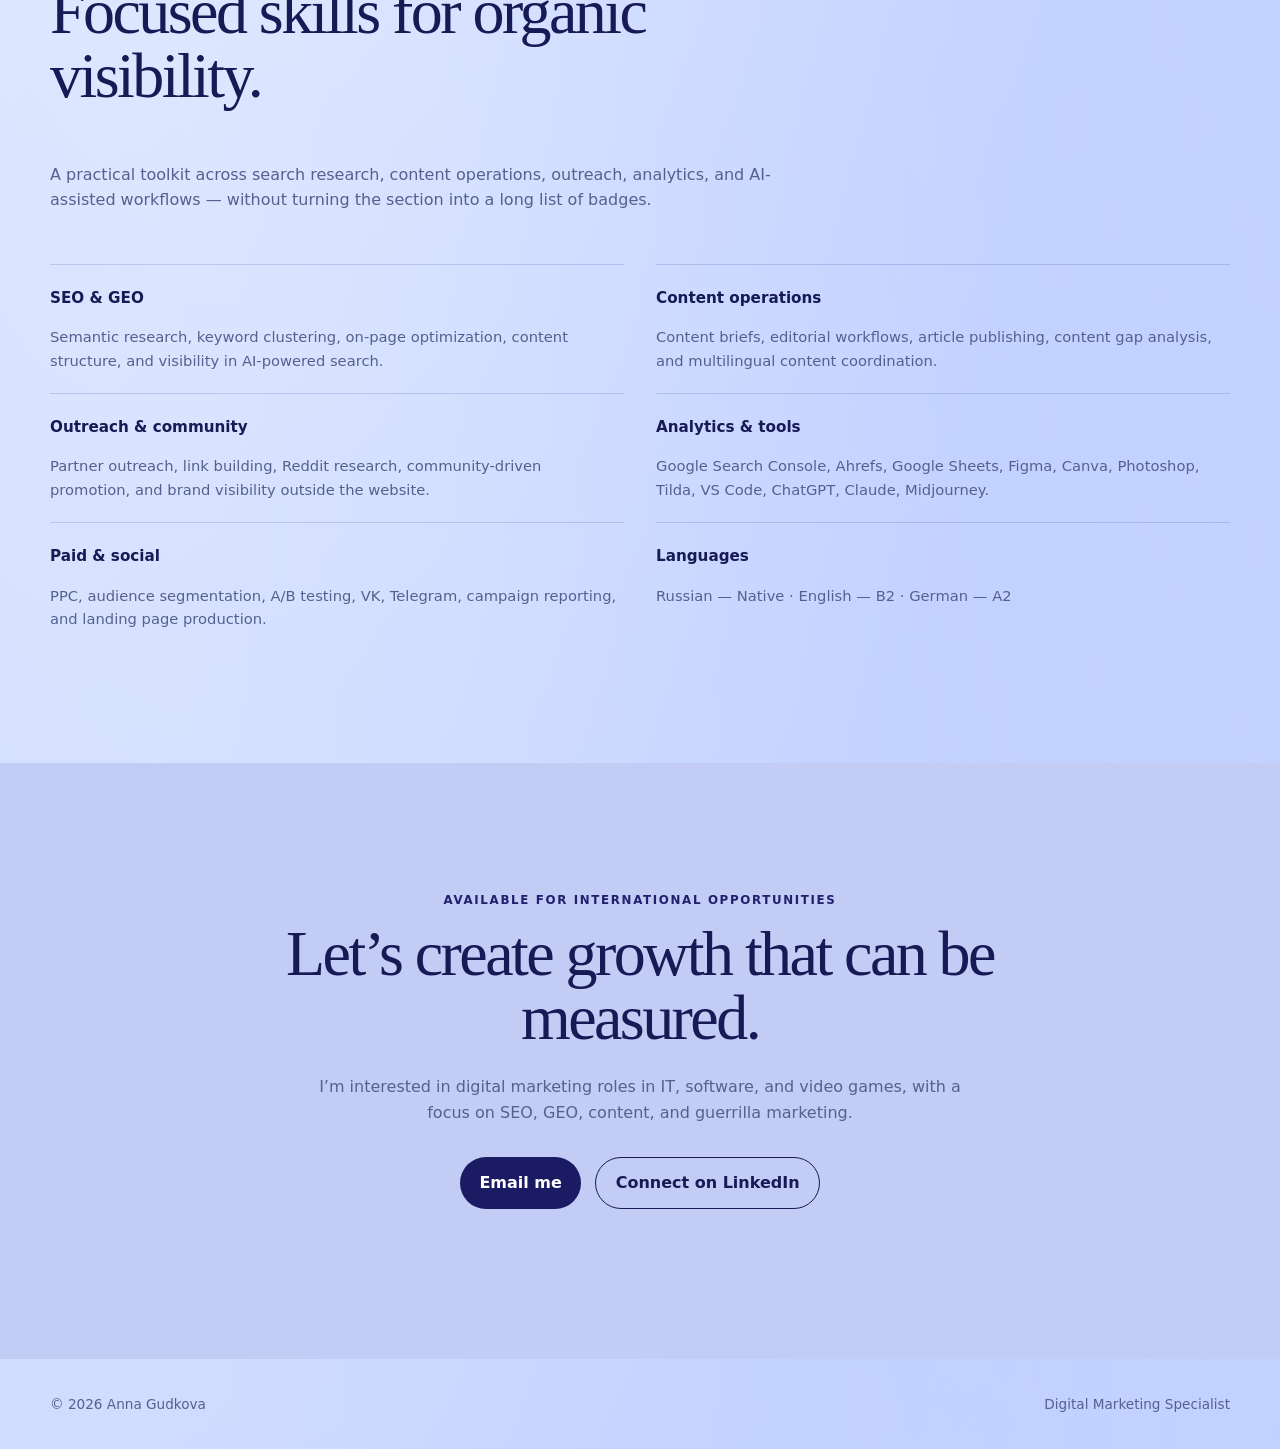
==== commit 1138ffc4: "Update index.html" ====
--- a/index.html
+++ b/index.html
@@ -69,14 +69,10 @@
 <section class="intro section" id="about">
 <div class="section-label" data-en="01 · About" data-ru="01 · Обо мне">01 · About</div>
 <div class="intro-grid">
-<h2 data-en="Research first, then a plan for visibility." data-ru="Сначала исследование, затем план для видимости.">Research first, then a plan for visibility.</h2>
+<h2 data-en="Strategy that connects search, content, and visibility." data-ru="Стратегия, которая связывает поиск, контент и видимость.">Strategy that connects search, content, and visibility.</h2>
 <div>
-<p data-en="My process starts with understanding an audience: what people search for, where they look for answers, and what makes them trust a source. From there I shape a plan — what to publish, which channels to prioritise, and how to track whether it’s working." data-ru="Моя работа начинается с понимания аудитории: что люди ищут, где находят ответы и что вызывает доверие к источнику. На основе этого я формирую план — что публиковать, какие каналы приоритетны и как отслеживать результат.">My process starts with understanding an audience: what people search for, where they look for answers, and what makes them trust a source. From there I shape a plan — what to publish, which channels to prioritise, and how to track whether it’s working.</p>
-<p data-en="I work across SEO, GEO, content operations, and partner outreach — usually in multilingual environments. Lately I’ve been especially focused on how brands earn a place in AI-generated answers, not just traditional search results." data-ru="Я работаю на стыке SEO, GEO, контент-операций и партнёрского аутрича — как правило, в мультиязычной среде. В последнее время меня особенно интересует то, как бренды получают место в ответах нейросетей, а не только в традиционной поисковой выдаче.">I work across SEO, GEO, content operations, and partner outreach — usually in multilingual environments. Lately I’ve been especially focused on how brands earn a place in AI-generated answers, not just traditional search results.</p>
-<div class="about-education">
-<p class="about-education-label" data-en="Education" data-ru="Образование">Education</p>
-<p><strong>Kazan Federal University</strong> — <span data-en="Bachelor in Advertising &amp; PR, 2021–2025, Kazan, Russia" data-ru="бакалавриат по рекламе и связям с общественностью, 2021–2025, Казань, Россия">Bachelor in Advertising &amp; PR, 2021–2025, Kazan, Russia</span></p>
-</div>
+<p data-en="I help digital products grow by connecting audience demand with the right content and distribution. My work starts with research and turns into clear priorities: what to publish, where to promote it, and how to measure the result." data-ru="Я помогаю цифровым продуктам расти, связывая спрос аудитории с правильным контентом и каналами продвижения. Моя работа начинается с исследования и превращается в понятные приоритеты: что публиковать, где продвигать и как измерять результат.">I help digital products grow by connecting audience demand with the right content and distribution. My work starts with research and turns into clear priorities: what to publish, where to promote it, and how to measure the result.</p>
+<p data-en="My core expertise is multilingual SEO, GEO, content operations, and outreach. I’m especially interested in how brands can earn visibility not only in traditional search, but also in AI-generated answers and recommendation environments." data-ru="Моя основная экспертиза — мультиязычное SEO, GEO, контент-операции и аутрич. Мне особенно интересно, как бренды могут получать видимость не только в классической поисковой выдаче, но и в ответах нейросетей и рекомендательных средах.">My core expertise is multilingual SEO, GEO, content operations, and outreach. I’m especially interested in how brands can earn visibility not only in traditional search, but also in AI-generated answers and recommendation environments.</p>
 </div>
 </div>
 </section>
@@ -84,18 +80,16 @@
 <div class="section-label" data-en="02 · Experience" data-ru="02 · Опыт">02 · Experience</div>
 <div class="section-heading">
 <h2 data-en="Work experience" data-ru="Опыт работы">Work experience</h2>
-<p data-en="Roles spanning SEO, GEO, content, outreach, guerrilla marketing, social media, and paid acquisition." data-ru="Опыт в SEO, GEO, контенте, аутриче, партизанском маркетинге, социальных сетях и платном продвижении.">Roles spanning SEO, GEO, content, outreach, guerrilla marketing, social media, and paid acquisition.</p>
+
 </div>
 <div class="timeline">
-<article class="role reveal open">
+<article class="role reveal">
 <div class="role-meta">
 <p data-en="Mar 2025 — Present" data-ru="Март 2025 — настоящее время">Mar 2025 — Present</p>
 <span data-en="IT · Photo software" data-ru="IT · Программы для фотографий">IT · Photo software</span>
 </div>
 <div class="role-body">
 <div class="role-title"><h3 data-en="Marketing Specialist" data-ru="Маркетолог">Marketing Specialist</h3><a href="https://tonfotos.com/" rel="noopener" target="_blank">Tonfotos ↗</a></div>
-<button aria-expanded="true" class="role-toggle" data-label-hide="Hide details" data-label-show="Show details" type="button"><span class="role-toggle-label">Hide details</span><span aria-hidden="true" class="role-toggle-icon"></span></button>
-<div class="role-details-wrap">
 <ul class="role-details">
 <li data-en="Built and clustered multilingual semantic cores containing 1,000+ keywords in English, Russian, French, German, and Spanish." data-ru="Собрала и кластеризовала мультиязычные семантические ядра на 1 000+ ключевых слов на английском, русском, французском, немецком и испанском языках.">Built and clustered multilingual semantic cores containing 1,000+ keywords in English, Russian, French, German, and Spanish.</li>
 <li data-en="Analysed blog performance and published 60+ SEO articles using Visual Studio Code, contributing to a 2× increase in organic traffic in 2025." data-ru="Анализировала эффективность блога и опубликовала 60+ SEO-статей через Visual Studio Code, что помогло увеличить органический трафик в 2 раза в 2025 году.">Analysed blog performance and published 60+ SEO articles using Visual Studio Code, contributing to a 2× increase in organic traffic in 2025.</li>
@@ -105,7 +99,6 @@
 <li data-en="Sourced and coordinated freelancers through Fiverr, managing quality and deadlines." data-ru="Искала и координировала фрилансеров через Fiverr, контролируя качество и сроки.">Sourced and coordinated freelancers through Fiverr, managing quality and deadlines.</li>
 </ul>
 </div>
-</div>
 </article>
 <article class="role reveal">
 <div class="role-meta">
@@ -114,8 +107,6 @@
 </div>
 <div class="role-body">
 <div class="role-title"><h3 data-en="Marketing Specialist" data-ru="Маркетолог">Marketing Specialist</h3><span>Exlibris</span></div>
-<button aria-expanded="false" class="role-toggle" data-label-hide="Hide details" data-label-show="Show details" type="button"><span class="role-toggle-label">Show details</span><span aria-hidden="true" class="role-toggle-icon"></span></button>
-<div class="role-details-wrap">
 <ul class="role-details">
 <li data-en="Conducted product analysis and audience segmentation for a browser-based literary game." data-ru="Провела анализ продукта и сегментацию аудитории для браузерной литературной игры.">Conducted product analysis and audience segmentation for a browser-based literary game.</li>
 <li data-en="Launched and optimised VK and Telegram ad campaigns, testing audiences, hypotheses, creatives, and copy." data-ru="Запускала и оптимизировала рекламные кампании во VK и Telegram, тестируя аудитории, гипотезы, креативы и тексты.">Launched and optimised VK and Telegram ad campaigns, testing audiences, hypotheses, creatives, and copy.</li>
@@ -124,7 +115,6 @@
 <li data-en="Designed and built a promotional landing page in Tilda." data-ru="Разработала дизайн и создала промо-лендинг в Tilda.">Designed and built a promotional landing page in Tilda.</li>
 </ul>
 </div>
-</div>
 </article>
 <article class="role reveal">
 <div class="role-meta">
@@ -133,20 +123,32 @@
 </div>
 <div class="role-body">
 <div class="role-title"><h3 data-en="SEO Intern" data-ru="SEO-стажёр">SEO Intern</h3><span>Smart Marketing</span></div>
-<button aria-expanded="false" class="role-toggle" data-label-hide="Hide details" data-label-show="Show details" type="button"><span class="role-toggle-label">Show details</span><span aria-hidden="true" class="role-toggle-icon"></span></button>
-<div class="role-details-wrap">
 <ul class="role-details">
 <li data-en="Cleaned and refined semantic cores." data-ru="Очищала и дорабатывала семантические ядра.">Cleaned and refined semantic cores.</li>
 <li data-en="Clustered search queries by intent and relevance." data-ru="Кластеризовала поисковые запросы по интенту и релевантности.">Clustered search queries by intent and relevance.</li>
 <li data-en="Analysed keyword search volumes and trends." data-ru="Анализировала частотность ключевых слов и поисковые тренды.">Analysed keyword search volumes and trends.</li>
 </ul>
 </div>
-</div>
-</article>
+</article>
+</div>
+</section>
+<section class="section education-section" id="education">
+<div class="section-label" data-en="03 · Education" data-ru="03 · Образование">03 · Education</div>
+<div class="education-list">
+<div class="education-item reveal">
+<div class="education-meta">
+<p data-en="2021 — 2025" data-ru="2021 — 2025">2021 — 2025</p>
+<span data-en="Kazan, Russia" data-ru="Казань, Россия">Kazan, Russia</span>
+</div>
+<div class="education-body">
+<h3>Kazan Federal University</h3>
+<p><strong data-en="Bachelor in Advertising &amp; PR" data-ru="бакалавриат по рекламе и связям с общественностью">Bachelor in Advertising &amp; PR</strong></p>
+</div>
+</div>
 </div>
 </section>
 <section class="work-section section" id="work">
-<div class="section-label" data-en="03 · Portfolio" data-ru="03 · Портфолио">03 · Portfolio</div>
+<div class="section-label" data-en="04 · Portfolio" data-ru="04 · Портфолио">04 · Portfolio</div>
 <div class="section-heading">
 <h2 data-en="Projects and impact" data-ru="Проекты и результаты">Projects and impact</h2>
 <p data-en="Two campaigns, two different growth challenges — from multilingual SEO to paid acquisition and community-driven promotion." data-ru="Два проекта, две разные задачи роста — от мультиязычного SEO до платного продвижения и продвижения в сообществах.">Two campaigns, two different growth challenges — from multilingual SEO to paid acquisition and community-driven promotion.</p>
@@ -186,32 +188,19 @@
 </div>
 </section>
 <section class="section" id="skills">
-<div class="section-label" data-en="04 · Skills" data-ru="04 · Навыки">04 · Skills</div>
+<div class="section-label" data-en="05 · Skills" data-ru="05 · Навыки">05 · Skills</div>
 <div class="skills-layout">
 <div class="skills-intro">
-<h2 data-en="What I bring to a growth team." data-ru="Что я привношу в команду роста.">What I bring to a growth team.</h2>
-<p data-en="Hands-on execution across SEO, content, and paid channels — paired with the habits that make marketing work repeatable: clear communication, ownership, and fast iteration." data-ru="Практические навыки в SEO, контенте и платном продвижении — в сочетании с качествами, которые делают маркетинг воспроизводимым: понятная коммуникация, ответственность и быстрая итерация.">Hands-on execution across SEO, content, and paid channels — paired with the habits that make marketing work repeatable: clear communication, ownership, and fast iteration.</p>
-</div>
-<div class="skills-groups split-skills">
-<section aria-labelledby="hard-skills-title" class="skill-column hard-skills reveal">
-<p class="skill-type" data-en="Professional toolkit" data-ru="Профессиональные навыки">Professional toolkit</p>
-<h3 data-en="Hard skills" data-ru="Hard skills" id="hard-skills-title">Hard skills</h3>
-<div class="skill-list">
-<div><strong data-en="SEO &amp; GEO" data-ru="SEO и GEO">SEO &amp; GEO</strong><p data-en="Semantic research · Keyword clustering · On-page SEO · Content optimisation · AI-search visibility" data-ru="Сбор семантики · Кластеризация запросов · On-page SEO · Оптимизация контента · Видимость в AI-поиске">Semantic research · Keyword clustering · On-page SEO · Content optimisation · AI-search visibility</p><div aria-hidden="true" class="skill-bar" data-level="95"><span class="skill-bar-fill"></span></div></div>
-<div><strong data-en="Content &amp; outreach" data-ru="Контент и аутрич">Content &amp; outreach</strong><p data-en="Content strategy · Editorial workflows · Link building · Partner outreach · Community marketing" data-ru="Контент-стратегия · Редакционные процессы · Линкбилдинг · Партнёрский аутрич · Продвижение в сообществах">Content strategy · Editorial workflows · Link building · Partner outreach · Community marketing</p><div aria-hidden="true" class="skill-bar" data-level="90"><span class="skill-bar-fill"></span></div></div>
-<div><strong data-en="Paid &amp; social" data-ru="Реклама и соцсети">Paid &amp; social</strong><p data-en="PPC · Audience segmentation · A/B testing · VK · Telegram · Campaign reporting" data-ru="PPC · Сегментация аудитории · A/B-тестирование · VK · Telegram · Отчётность по кампаниям">PPC · Audience segmentation · A/B testing · VK · Telegram · Campaign reporting</p><div aria-hidden="true" class="skill-bar" data-level="80"><span class="skill-bar-fill"></span></div></div>
-<div><strong data-en="Analytics &amp; tools" data-ru="Аналитика и инструменты">Analytics &amp; tools</strong><p>Google Search Console · Ahrefs · Google Sheets · Figma · Canva · Photoshop · Tilda · VS Code</p><div aria-hidden="true" class="skill-bar" data-level="85"><span class="skill-bar-fill"></span></div></div>
-<div><strong data-en="AI tools" data-ru="AI-инструменты">AI tools</strong><p>ChatGPT · Claude · Midjourney</p><div aria-hidden="true" class="skill-bar" data-level="90"><span class="skill-bar-fill"></span></div></div>
-</div>
-</section>
-<section aria-labelledby="soft-skills-title" class="skill-column soft-skills reveal">
-<p class="skill-type" data-en="How I work" data-ru="Как я работаю">How I work</p>
-<h3 data-en="Soft skills" data-ru="Soft skills" id="soft-skills-title">Soft skills</h3>
-<div class="soft-skill-cloud">
-<span data-en="Analytical thinking" data-ru="Аналитическое мышление">Analytical thinking</span><span data-en="Clear communication" data-ru="Понятная коммуникация">Clear communication</span><span data-en="Initiative" data-ru="Инициативность">Initiative</span><span data-en="Creativity" data-ru="Креативность">Creativity</span><span data-en="Attention to detail" data-ru="Внимание к деталям">Attention to detail</span><span data-en="Adaptability" data-ru="Адаптивность">Adaptability</span><span data-en="Time management" data-ru="Тайм-менеджмент">Time management</span><span data-en="Cross-cultural collaboration" data-ru="Межкультурное взаимодействие">Cross-cultural collaboration</span><span data-en="Ownership" data-ru="Ответственность">Ownership</span><span data-en="Fast learning" data-ru="Быстрая обучаемость">Fast learning</span>
-</div>
-<div class="languages-note"><strong data-en="Languages" data-ru="Языки">Languages</strong><p data-en="Russian — Native · English — B2 · German — A2" data-ru="Русский — родной · Английский — B2 · Немецкий — A2">Russian — Native · English — B2 · German — A2</p></div>
-</section>
+<h2 data-en="Focused skills for organic visibility." data-ru="Навыки для органической видимости.">Focused skills for organic visibility.</h2>
+<p data-en="A practical toolkit across search research, content operations, outreach, analytics, and AI-assisted workflows — without turning the section into a long list of badges." data-ru="Практический набор навыков в поисковых исследованиях, контент-операциях, аутриче, аналитике и AI-assisted workflows — без перегруженного списка бейджей.">A practical toolkit across search research, content operations, outreach, analytics, and AI-assisted workflows — without turning the section into a long list of badges.</p>
+</div>
+<div class="skills-groups clean-skills">
+<div class="reveal"><h3 data-en="SEO &amp; GEO" data-ru="SEO и GEO">SEO &amp; GEO</h3><p data-en="Semantic research, keyword clustering, on-page optimization, content structure, and visibility in AI-powered search." data-ru="Сбор семантики, кластеризация запросов, on-page оптимизация, структура контента и видимость в AI-поиске.">Semantic research, keyword clustering, on-page optimization, content structure, and visibility in AI-powered search.</p></div>
+<div class="reveal"><h3 data-en="Content operations" data-ru="Контент-операции">Content operations</h3><p data-en="Content briefs, editorial workflows, article publishing, content gap analysis, and multilingual content coordination." data-ru="Контент-брифы, редакционные процессы, публикация статей, анализ контентных пробелов и координация мультиязычного контента.">Content briefs, editorial workflows, article publishing, content gap analysis, and multilingual content coordination.</p></div>
+<div class="reveal"><h3 data-en="Outreach &amp; community" data-ru="Аутрич и сообщества">Outreach &amp; community</h3><p data-en="Partner outreach, link building, Reddit research, community-driven promotion, and brand visibility outside the website." data-ru="Партнёрский аутрич, линкбилдинг, исследование Reddit, продвижение в сообществах и внешняя видимость бренда.">Partner outreach, link building, Reddit research, community-driven promotion, and brand visibility outside the website.</p></div>
+<div class="reveal"><h3 data-en="Analytics &amp; tools" data-ru="Аналитика и инструменты">Analytics &amp; tools</h3><p>Google Search Console, Ahrefs, Google Sheets, Figma, Canva, Photoshop, Tilda, VS Code, ChatGPT, Claude, Midjourney.</p></div>
+<div class="reveal"><h3 data-en="Paid &amp; social" data-ru="Реклама и соцсети">Paid &amp; social</h3><p data-en="PPC, audience segmentation, A/B testing, VK, Telegram, campaign reporting, and landing page production." data-ru="PPC, сегментация аудитории, A/B-тестирование, VK, Telegram, отчётность по кампаниям и создание лендингов.">PPC, audience segmentation, A/B testing, VK, Telegram, campaign reporting, and landing page production.</p></div>
+<div class="reveal"><h3 data-en="Languages" data-ru="Языки">Languages</h3><p data-en="Russian — Native · English — B2 · German — A2" data-ru="Русский — родной · Английский — B2 · Немецкий — A2">Russian — Native · English — B2 · German — A2</p></div>
 </div>
 </div>
 </section>
--- a/blue-theme.css
+++ b/blue-theme.css
@@ -109,6 +109,47 @@
 .role-title a, .role-title span { color: var(--accent-dark); font-size: .9rem; }
 .role ul { margin: 1rem 0 0; padding-left: 1.15rem; color: var(--muted); }
 .role li + li { margin-top: .5rem; }
+.role-toggle {
+  display: inline-flex;
+  align-items: center;
+  gap: .5rem;
+  margin-top: 1.1rem;
+  padding: .5rem .2rem;
+  min-height: 44px;
+  border: 0;
+  background: transparent;
+  color: var(--accent-dark);
+  font: inherit;
+  font-weight: 750;
+  font-size: .9rem;
+  cursor: pointer;
+}
+.role-toggle:hover { text-decoration: underline; }
+.role-toggle-icon {
+  display: inline-grid;
+  place-items: center;
+  width: 22px;
+  height: 22px;
+  border: 1px solid var(--line);
+  border-radius: 50%;
+  position: relative;
+  flex-shrink: 0;
+}
+.role-toggle-icon::before, .role-toggle-icon::after {
+  content: "";
+  position: absolute;
+  background: var(--accent-dark);
+}
+.role-toggle-icon::before { width: 10px; height: 1.5px; }
+.role-toggle-icon::after { width: 1.5px; height: 10px; transition: transform .25s ease; }
+.role.open .role-toggle-icon::after { transform: scaleY(0); }
+.role-details-wrap {
+  display: grid;
+  grid-template-rows: 0fr;
+  transition: grid-template-rows .38s ease;
+}
+.role-details-wrap > ul { overflow: hidden; min-height: 0; }
+.role.open .role-details-wrap { grid-template-rows: 1fr; }
 .work-section { border-top: 0; }
 .case-grid { display: grid; grid-template-columns: repeat(3, 1fr); gap: 1.25rem; }
 .case-card { background: var(--card); border: 1px solid var(--line); min-height: 540px; padding: 1.6rem; display: flex; flex-direction: column; }
@@ -128,18 +169,28 @@
 .tag-row { display: flex; flex-wrap: wrap; gap: .45rem; margin-top: 1rem; }
 .tag-row span { border: 1px solid var(--line); border-radius: 999px; padding: .28rem .55rem; font-size: .72rem; }
 .dark .tag-row span { border-color: rgba(255,255,255,.25); }
-.skills-layout { display: grid; grid-template-columns: .8fr 1.2fr; gap: 6rem; }
-.skills-layout > div:first-child p { color: var(--muted); }
+.skills-layout { display: block; }
+.skills-intro { max-width: 760px; margin-bottom: 3.2rem; }
+.skills-intro p { color: var(--muted); }
 .skills-groups { display: grid; grid-template-columns: 1fr 1fr; gap: 0 2rem; }
 .skills-groups div { padding: 1.3rem 0; border-top: 1px solid var(--line); }
 .skills-groups h3 { font-size: .95rem; }
 .skills-groups p { margin: 0; color: var(--muted); font-size: .92rem; }
-.education-card { display: grid; grid-template-columns: .35fr 1fr; gap: 4rem; background: var(--card); border: 1px solid var(--line); padding: 2.5rem; }
-.education-card > div:first-child p { font-weight: 800; margin-bottom: .2rem; }
-.education-card span { color: var(--muted); font-size: .85rem; }
-.education-card h2 { font: 500 2.2rem/1.1 Georgia, serif; margin-bottom: .5rem; }
-.education-card h3 { color: var(--accent-dark); font-size: 1rem; }
-.education-card p { color: var(--muted); }
+.about-education {
+  margin-top: 2rem;
+  padding-top: 1.4rem;
+  border-top: 1px solid var(--line);
+}
+.about-education-label {
+  text-transform: uppercase;
+  letter-spacing: .12em;
+  font-size: .7rem;
+  font-weight: 800;
+  color: var(--accent-dark);
+  margin-bottom: .5rem;
+}
+.about-education p:not(.about-education-label) { color: var(--muted); font-size: .95rem; margin: 0; }
+.about-education strong { color: var(--ink); }
 .contact-section { text-align: center; background: #c3ccf5; padding: 8rem 20px; }
 .contact-section h2 { max-width: 850px; margin: 0 auto 1.5rem; }
 .contact-section > p:not(.eyebrow) { max-width: 650px; margin: 0 auto; color: var(--muted); }
@@ -152,8 +203,11 @@
 
 @media (max-width: 900px) {
   .menu-toggle { display: block; }
-  .nav-links { display: none; position: absolute; left: 0; right: 0; top: 72px; background: var(--paper); border: 1px solid var(--line); padding: 1rem; flex-direction: column; align-items: flex-start; }
+  .nav-links { display: none; position: absolute; left: 0; right: 0; top: 72px; background: var(--paper); border: 1px solid var(--line); padding: .5rem 1rem; flex-direction: column; align-items: stretch; gap: 0; }
   .nav-links.open { display: flex; }
+  .nav-links a { width: 100%; padding: .85rem 0; min-height: 44px; display: flex; align-items: center; border-bottom: 1px solid var(--line); }
+  .nav-links a:last-of-type, .nav-links a.nav-cta { border-bottom: 0; }
+  .nav-links .lang-switcher { padding-top: .6rem; }
   .hero { grid-template-columns: 1fr; gap: 3rem; padding-top: 4rem; }
   .hero-visual { min-height: 560px; max-width: 620px; width: 100%; margin: 0 auto; }
   .intro-grid, .section-heading, .skills-layout { grid-template-columns: 1fr; gap: 2rem; }
@@ -185,6 +239,7 @@
 @media (prefers-reduced-motion: reduce) {
   html { scroll-behavior: auto; }
   .reveal { opacity: 1; transform: none; transition: none; }
+  .role-details-wrap, .role-toggle-icon::after, .skill-bar-fill { transition: none; }
 }
 
 
@@ -233,6 +288,22 @@
   color: var(--muted);
   font-size: .9rem;
 }
+.skill-bar {
+  margin-top: .65rem;
+  height: 6px;
+  border-radius: 999px;
+  background: var(--line);
+  overflow: hidden;
+}
+.skill-bar-fill {
+  display: block;
+  height: 100%;
+  width: 0%;
+  border-radius: 999px;
+  background: linear-gradient(90deg, var(--accent), var(--accent-dark));
+  transition: width 1.1s cubic-bezier(.16, .84, .44, 1);
+}
+.skill-bar.filled .skill-bar-fill { width: var(--fill, 0%); }
 .soft-skill-cloud {
   display: flex;
   flex-wrap: wrap;
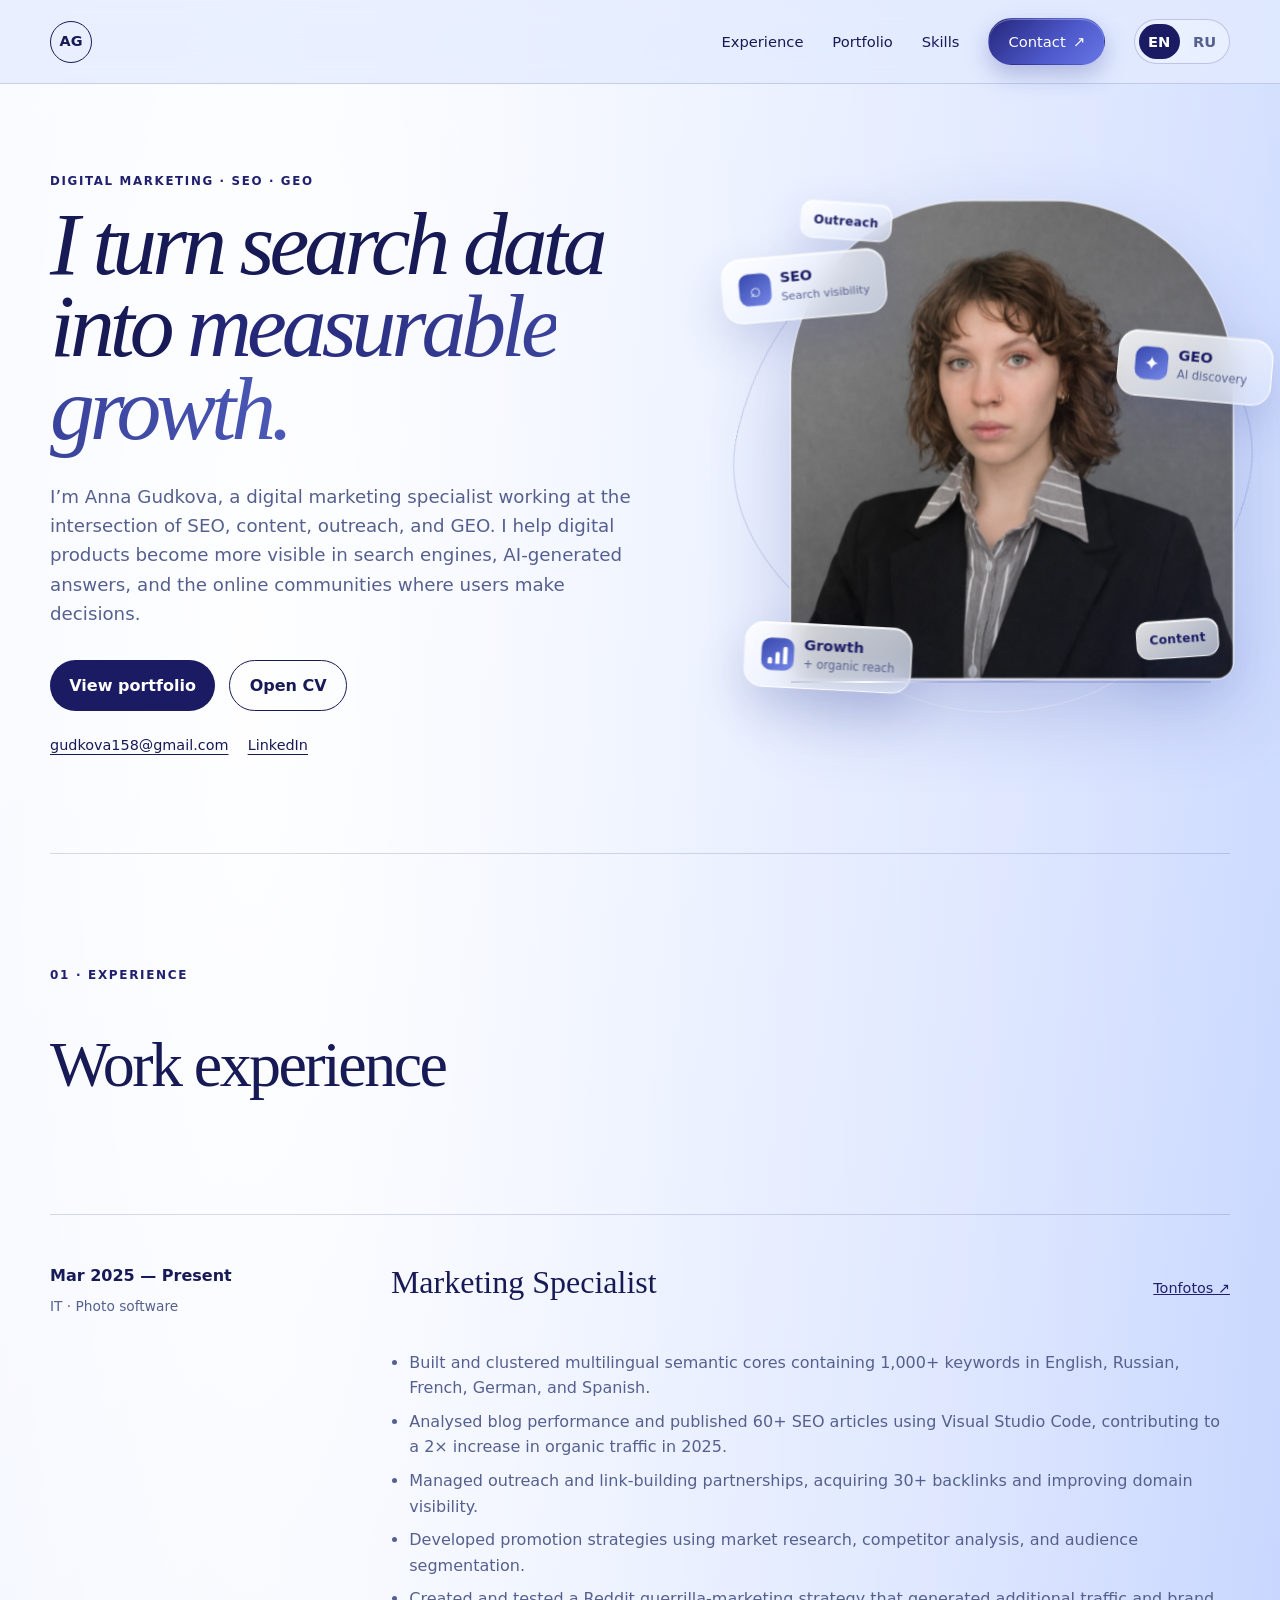
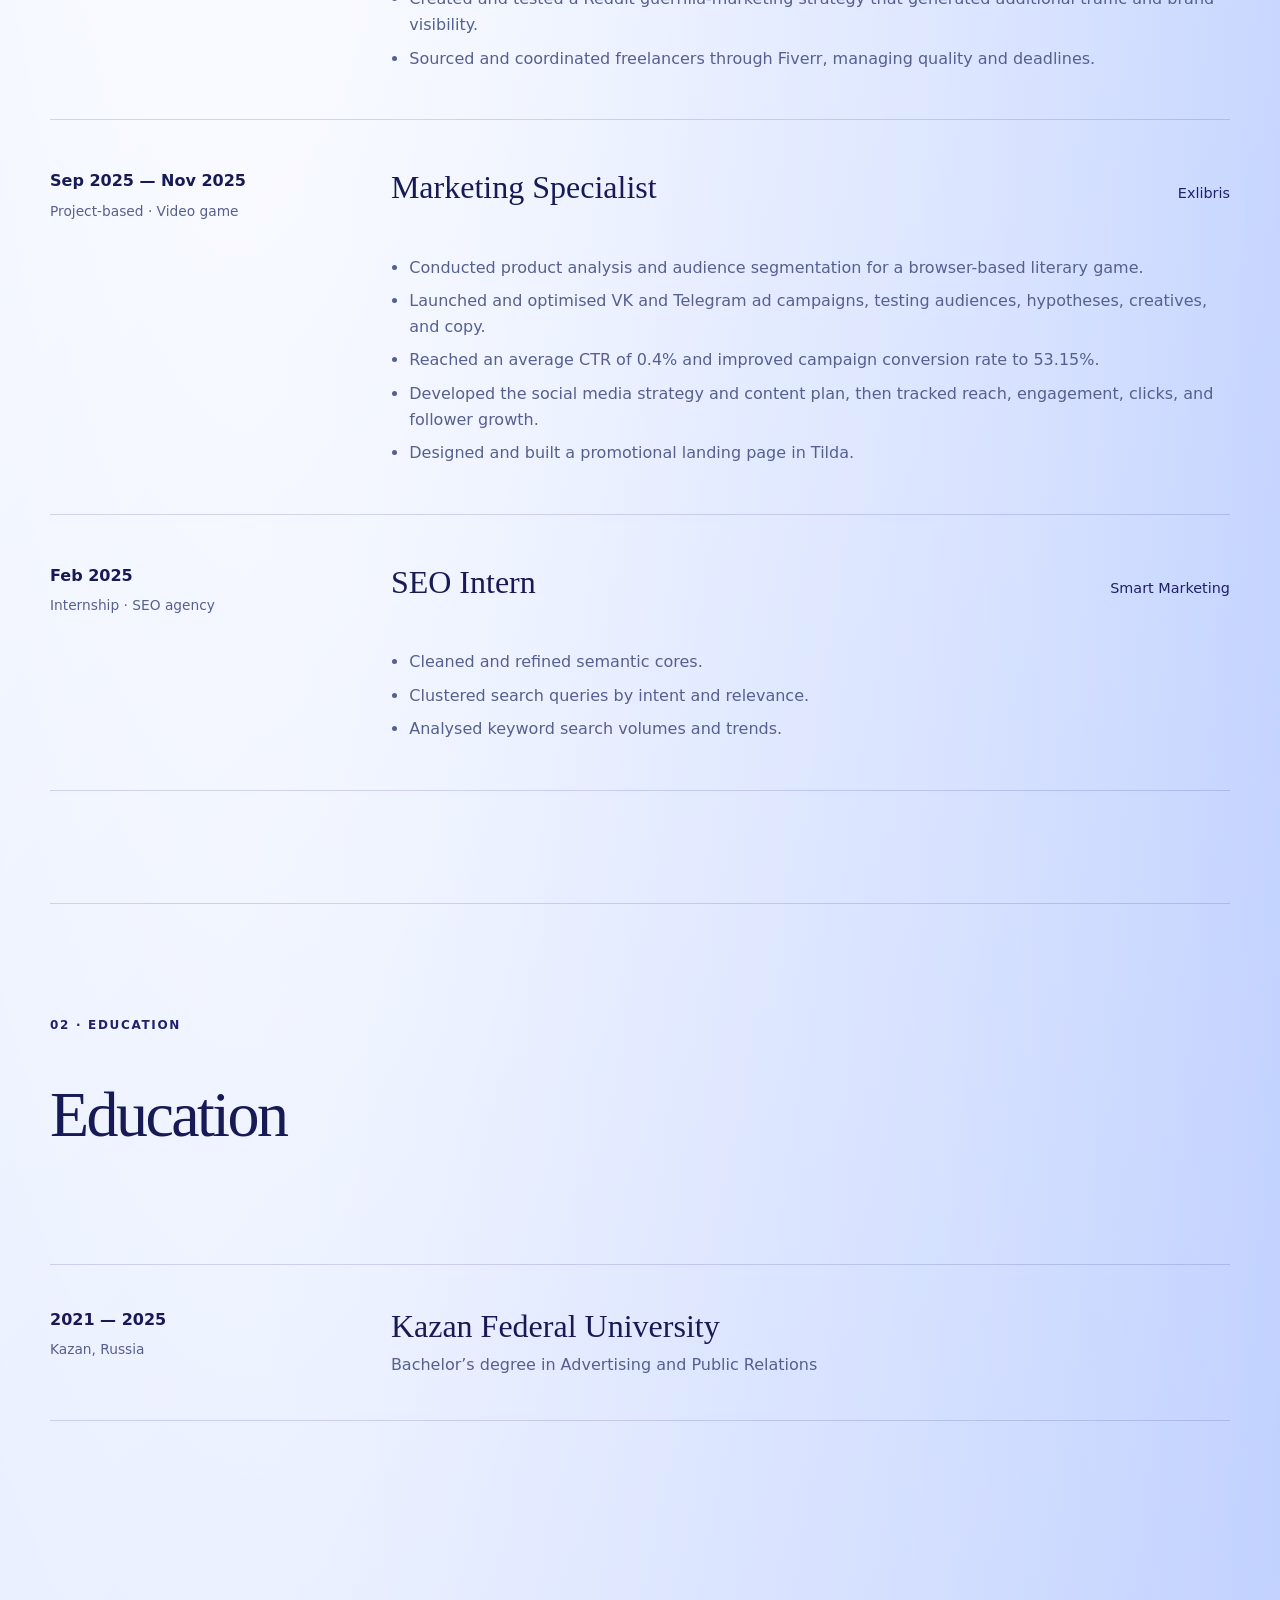
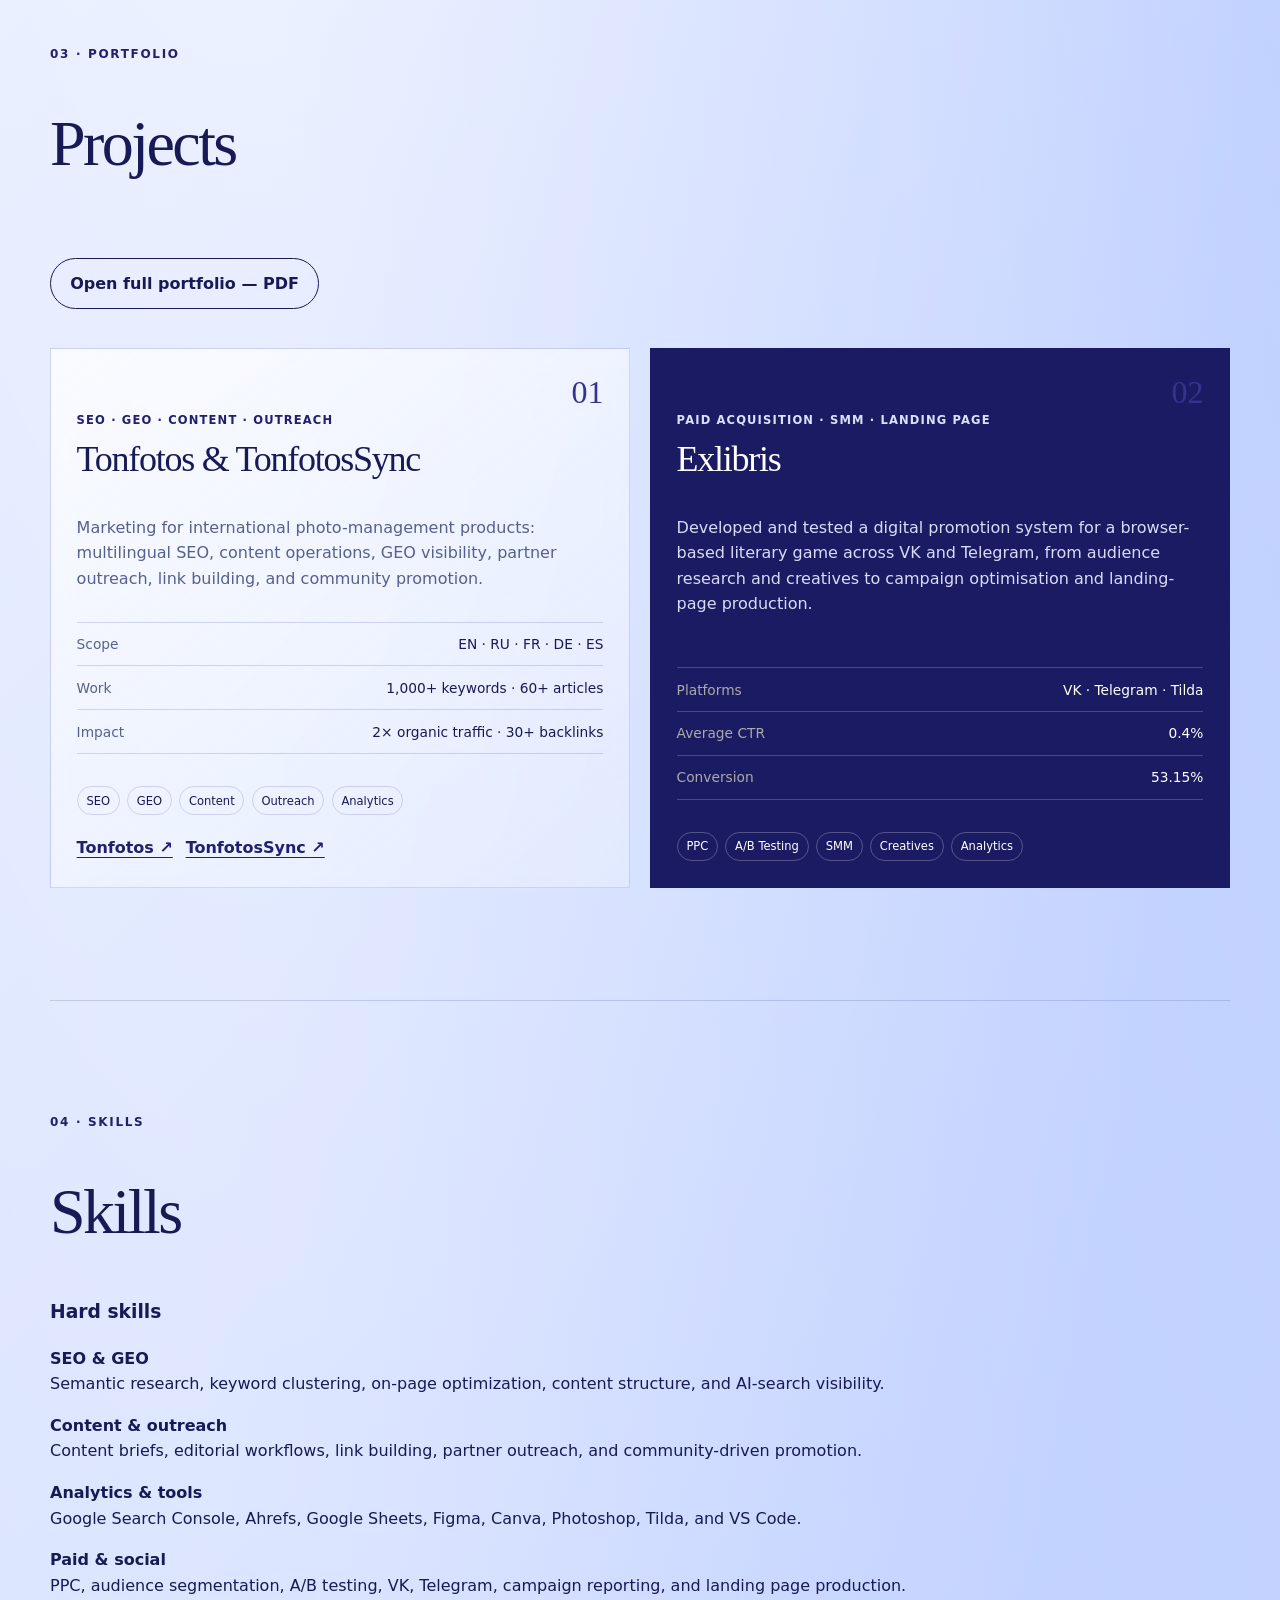
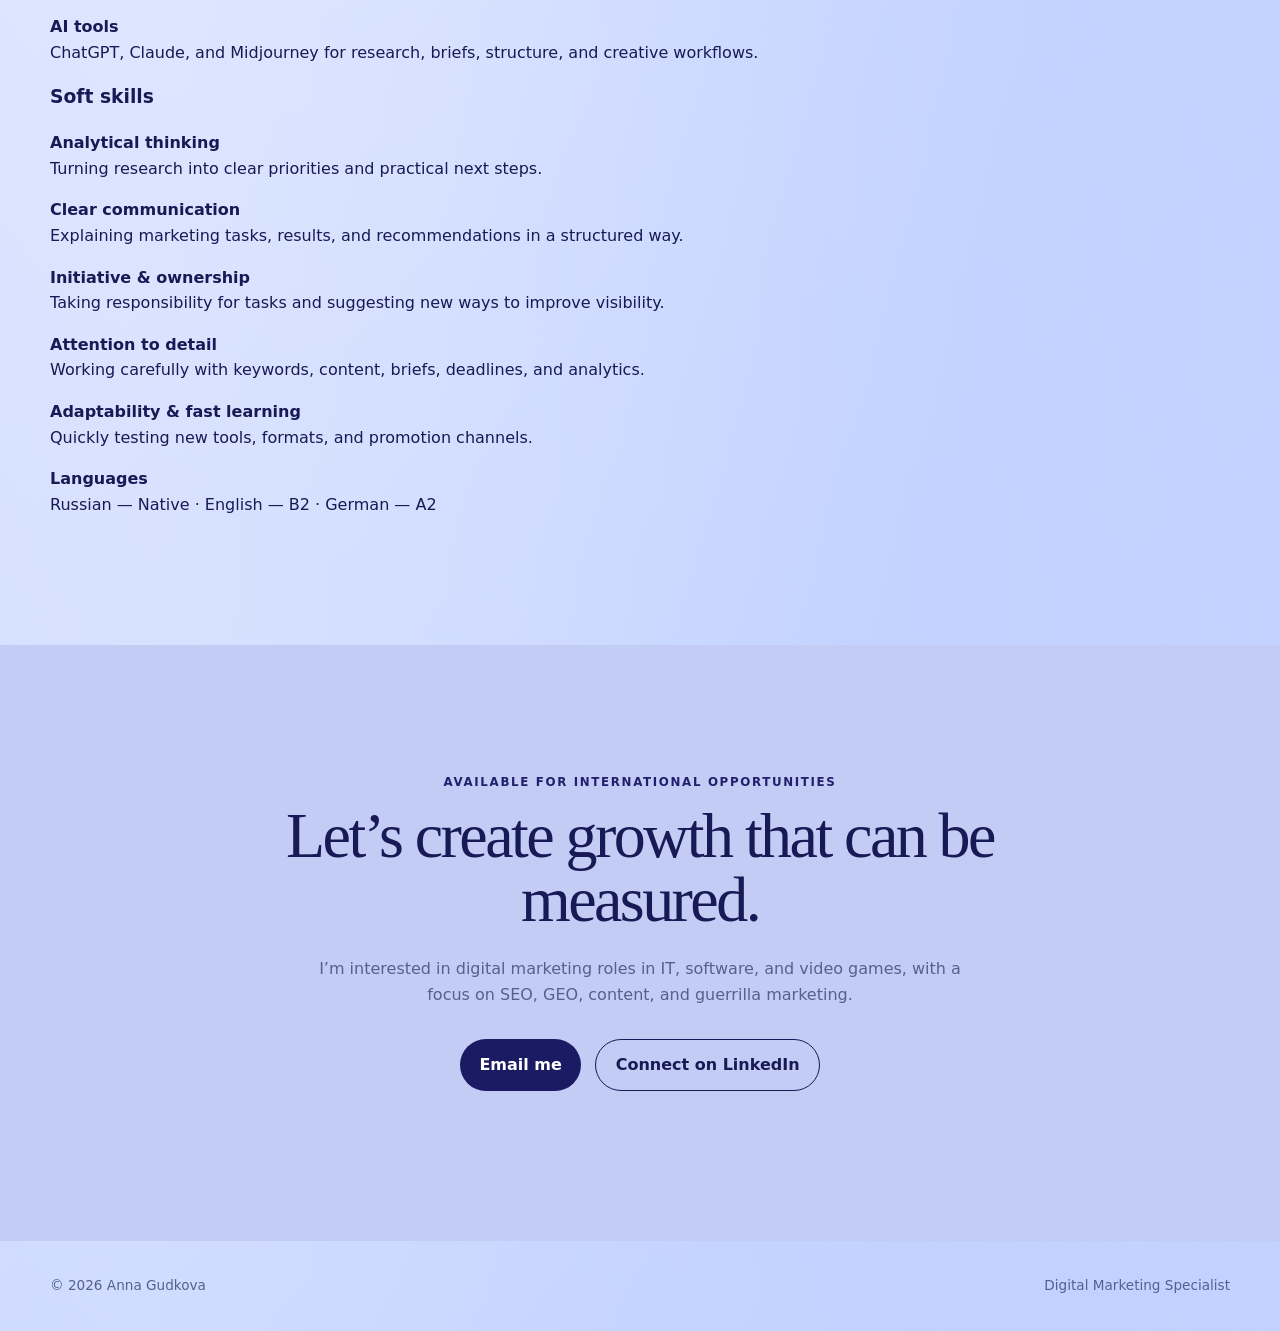
==== commit 6e82918b: "Update index.html" ====
--- a/index.html
+++ b/index.html
@@ -28,11 +28,11 @@
 <nav aria-label="Primary navigation">
 <button aria-controls="site-nav" aria-expanded="false" class="menu-toggle" data-en="Menu" data-ru="Меню" type="button">Menu</button>
 <div class="nav-links" id="site-nav">
-<a data-en="About" data-ru="Обо мне" href="#about">About</a>
+
 <a data-en="Experience" data-ru="Опыт" href="#experience">Experience</a>
 <a data-en="Portfolio" data-ru="Портфолио" href="#work">Portfolio</a>
 <a data-en="Skills" data-ru="Навыки" href="#skills">Skills</a>
-<a class="nav-cta" data-en="Contact" data-ru="Связаться" href="mailto:gudkova158@gmail.com">Contact</a><div aria-label="Language switcher" class="lang-switcher"><a class="lang-btn active" href="index.html" lang="en" aria-current="page">EN</a><a class="lang-btn" href="ru.html" lang="ru">RU</a></div>
+<a class="nav-cta" data-en="Contact" data-ru="Связаться" href="mailto:gudkova158@gmail.com">Contact</a><div aria-label="Language switcher" class="lang-switcher"><a aria-current="page" class="lang-btn active" href="index.html" lang="en">EN</a><a class="lang-btn" href="ru.html" lang="ru">RU</a></div>
 </div>
 </nav>
 </header>
@@ -53,34 +53,24 @@
 </div>
 <div class="hero-visual reveal" id="hero-visual">
 <div class="portrait-stage">
-  <div class="portrait-frame">
-    <img alt="Portrait of Anna Gudkova" height="1024" src="anna-gudkova-portrait.png" width="1536"/>
-  </div>
-  <div class="marketing-float float-search" aria-hidden="true"><span class="float-icon">⌕</span><strong>SEO</strong><small>Search visibility</small></div>
-  <div class="marketing-float float-geo" aria-hidden="true"><span class="float-icon">✦</span><strong>GEO</strong><small>AI discovery</small></div>
-  <div class="marketing-float float-growth" aria-hidden="true"><span class="mini-bars"><i></i><i></i><i></i></span><strong>Growth</strong><small>+ organic reach</small></div>
-  <div class="marketing-chip chip-content" aria-hidden="true">Content</div>
-  <div class="marketing-chip chip-outreach" aria-hidden="true">Outreach</div>
-  <div class="orbit-line orbit-one" aria-hidden="true"></div>
-  <div class="orbit-line orbit-two" aria-hidden="true"></div>
+<div class="portrait-frame">
+<img alt="Portrait of Anna Gudkova" height="1024" src="anna-gudkova-portrait.png" width="1536"/>
+</div>
+<div aria-hidden="true" class="marketing-float float-search"><span class="float-icon">⌕</span><strong>SEO</strong><small>Search visibility</small></div>
+<div aria-hidden="true" class="marketing-float float-geo"><span class="float-icon">✦</span><strong>GEO</strong><small>AI discovery</small></div>
+<div aria-hidden="true" class="marketing-float float-growth"><span class="mini-bars"><i></i><i></i><i></i></span><strong>Growth</strong><small>+ organic reach</small></div>
+<div aria-hidden="true" class="marketing-chip chip-content">Content</div>
+<div aria-hidden="true" class="marketing-chip chip-outreach">Outreach</div>
+<div aria-hidden="true" class="orbit-line orbit-one"></div>
+<div aria-hidden="true" class="orbit-line orbit-two"></div>
 </div>
 <div aria-hidden="true" class="hero-line"></div></div>
 </section>
-<section class="intro section" id="about">
-<div class="section-label" data-en="01 · About" data-ru="01 · Обо мне">01 · About</div>
-<div class="intro-grid">
-<h2 data-en="Strategy that connects search, content, and visibility." data-ru="Стратегия, которая связывает поиск, контент и видимость.">Strategy that connects search, content, and visibility.</h2>
-<div>
-<p data-en="I help digital products grow by connecting audience demand with the right content and distribution. My work starts with research and turns into clear priorities: what to publish, where to promote it, and how to measure the result." data-ru="Я помогаю цифровым продуктам расти, связывая спрос аудитории с правильным контентом и каналами продвижения. Моя работа начинается с исследования и превращается в понятные приоритеты: что публиковать, где продвигать и как измерять результат.">I help digital products grow by connecting audience demand with the right content and distribution. My work starts with research and turns into clear priorities: what to publish, where to promote it, and how to measure the result.</p>
-<p data-en="My core expertise is multilingual SEO, GEO, content operations, and outreach. I’m especially interested in how brands can earn visibility not only in traditional search, but also in AI-generated answers and recommendation environments." data-ru="Моя основная экспертиза — мультиязычное SEO, GEO, контент-операции и аутрич. Мне особенно интересно, как бренды могут получать видимость не только в классической поисковой выдаче, но и в ответах нейросетей и рекомендательных средах.">My core expertise is multilingual SEO, GEO, content operations, and outreach. I’m especially interested in how brands can earn visibility not only in traditional search, but also in AI-generated answers and recommendation environments.</p>
-</div>
-</div>
-</section>
+
 <section class="section" id="experience">
-<div class="section-label" data-en="02 · Experience" data-ru="02 · Опыт">02 · Experience</div>
+<div class="section-label" data-en="01 · Experience" data-ru="01 · Опыт">01 · Experience</div>
 <div class="section-heading">
 <h2 data-en="Work experience" data-ru="Опыт работы">Work experience</h2>
-
 </div>
 <div class="timeline">
 <article class="role reveal">
@@ -132,29 +122,15 @@
 </article>
 </div>
 </section>
-<section class="section education-section" id="education">
-<div class="section-label" data-en="03 · Education" data-ru="03 · Образование">03 · Education</div>
-<div class="education-list">
-<div class="education-item reveal">
-<div class="education-meta">
-<p data-en="2021 — 2025" data-ru="2021 — 2025">2021 — 2025</p>
-<span data-en="Kazan, Russia" data-ru="Казань, Россия">Kazan, Russia</span>
-</div>
-<div class="education-body">
-<h3>Kazan Federal University</h3>
-<p><strong data-en="Bachelor in Advertising &amp; PR" data-ru="бакалавриат по рекламе и связям с общественностью">Bachelor in Advertising &amp; PR</strong></p>
-</div>
-</div>
-</div>
-</section>
+<section class="section education-section" id="education"><div class="section-label" data-en="02 · Education" data-ru="02 · Образование">02 · Education</div><div class="section-heading education-heading"><h2 data-en="Education" data-ru="Образование">Education</h2></div><div class="education-list"><article class="education-item reveal"><div class="education-meta"><p data-en="2021 — 2025" data-ru="2021 — 2025">2021 — 2025</p><span data-en="Kazan, Russia" data-ru="Казань, Россия">Kazan, Russia</span></div><div class="education-body"><h3>Kazan Federal University</h3><p data-en="Bachelor’s degree in Advertising and Public Relations" data-ru="Бакалавриат по рекламе и связям с общественностью">Bachelor’s degree in Advertising and Public Relations</p></div></article></div></section>
 <section class="work-section section" id="work">
-<div class="section-label" data-en="04 · Portfolio" data-ru="04 · Портфолио">04 · Portfolio</div>
+<div class="section-label" data-en="03 · Portfolio" data-ru="03 · Портфолио">03 · Portfolio</div>
 <div class="section-heading">
-<h2 data-en="Projects and impact" data-ru="Проекты и результаты">Projects and impact</h2>
-<p data-en="Two campaigns, two different growth challenges — from multilingual SEO to paid acquisition and community-driven promotion." data-ru="Два проекта, две разные задачи роста — от мультиязычного SEO до платного продвижения и продвижения в сообществах.">Two campaigns, two different growth challenges — from multilingual SEO to paid acquisition and community-driven promotion.</p>
+<h2 data-en="Projects" data-ru="Проекты">Projects</h2>
+
 </div>
 <div class="portfolio-download reveal" style="margin: -2.2rem 0 2.4rem;">
-<a class="button secondary" href="Anna_Gudkova_Portfolio_Light.pdf" target="_blank" rel="noopener">Open full portfolio — PDF</a>
+<a class="button secondary" href="Anna_Gudkova_Portfolio_Light.pdf" rel="noopener" target="_blank">Open full portfolio — PDF</a>
 </div>
 <div class="case-grid two-up">
 <article class="case-card reveal">
@@ -188,21 +164,8 @@
 </div>
 </section>
 <section class="section" id="skills">
-<div class="section-label" data-en="05 · Skills" data-ru="05 · Навыки">05 · Skills</div>
-<div class="skills-layout">
-<div class="skills-intro">
-<h2 data-en="Focused skills for organic visibility." data-ru="Навыки для органической видимости.">Focused skills for organic visibility.</h2>
-<p data-en="A practical toolkit across search research, content operations, outreach, analytics, and AI-assisted workflows — without turning the section into a long list of badges." data-ru="Практический набор навыков в поисковых исследованиях, контент-операциях, аутриче, аналитике и AI-assisted workflows — без перегруженного списка бейджей.">A practical toolkit across search research, content operations, outreach, analytics, and AI-assisted workflows — without turning the section into a long list of badges.</p>
-</div>
-<div class="skills-groups clean-skills">
-<div class="reveal"><h3 data-en="SEO &amp; GEO" data-ru="SEO и GEO">SEO &amp; GEO</h3><p data-en="Semantic research, keyword clustering, on-page optimization, content structure, and visibility in AI-powered search." data-ru="Сбор семантики, кластеризация запросов, on-page оптимизация, структура контента и видимость в AI-поиске.">Semantic research, keyword clustering, on-page optimization, content structure, and visibility in AI-powered search.</p></div>
-<div class="reveal"><h3 data-en="Content operations" data-ru="Контент-операции">Content operations</h3><p data-en="Content briefs, editorial workflows, article publishing, content gap analysis, and multilingual content coordination." data-ru="Контент-брифы, редакционные процессы, публикация статей, анализ контентных пробелов и координация мультиязычного контента.">Content briefs, editorial workflows, article publishing, content gap analysis, and multilingual content coordination.</p></div>
-<div class="reveal"><h3 data-en="Outreach &amp; community" data-ru="Аутрич и сообщества">Outreach &amp; community</h3><p data-en="Partner outreach, link building, Reddit research, community-driven promotion, and brand visibility outside the website." data-ru="Партнёрский аутрич, линкбилдинг, исследование Reddit, продвижение в сообществах и внешняя видимость бренда.">Partner outreach, link building, Reddit research, community-driven promotion, and brand visibility outside the website.</p></div>
-<div class="reveal"><h3 data-en="Analytics &amp; tools" data-ru="Аналитика и инструменты">Analytics &amp; tools</h3><p>Google Search Console, Ahrefs, Google Sheets, Figma, Canva, Photoshop, Tilda, VS Code, ChatGPT, Claude, Midjourney.</p></div>
-<div class="reveal"><h3 data-en="Paid &amp; social" data-ru="Реклама и соцсети">Paid &amp; social</h3><p data-en="PPC, audience segmentation, A/B testing, VK, Telegram, campaign reporting, and landing page production." data-ru="PPC, сегментация аудитории, A/B-тестирование, VK, Telegram, отчётность по кампаниям и создание лендингов.">PPC, audience segmentation, A/B testing, VK, Telegram, campaign reporting, and landing page production.</p></div>
-<div class="reveal"><h3 data-en="Languages" data-ru="Языки">Languages</h3><p data-en="Russian — Native · English — B2 · German — A2" data-ru="Русский — родной · Английский — B2 · Немецкий — A2">Russian — Native · English — B2 · German — A2</p></div>
-</div>
-</div>
+<div class="section-label" data-en="04 · Skills" data-ru="04 · Навыки">04 · Skills</div>
+<div class="skills-layout"><div class="skills-intro"><h2 data-en="Skills" data-ru="Навыки">Skills</h2></div><div class="skills-two-columns"><section class="skills-column-clean reveal"><h3>Hard skills</h3><div class="skills-text-list"><div class="skill-row"><strong>SEO &amp; GEO</strong><p>Semantic research, keyword clustering, on-page optimization, content structure, and AI-search visibility.</p></div><div class="skill-row"><strong>Content &amp; outreach</strong><p>Content briefs, editorial workflows, link building, partner outreach, and community-driven promotion.</p></div><div class="skill-row"><strong>Analytics &amp; tools</strong><p>Google Search Console, Ahrefs, Google Sheets, Figma, Canva, Photoshop, Tilda, and VS Code.</p></div><div class="skill-row"><strong>Paid &amp; social</strong><p>PPC, audience segmentation, A/B testing, VK, Telegram, campaign reporting, and landing page production.</p></div><div class="skill-row"><strong>AI tools</strong><p>ChatGPT, Claude, and Midjourney for research, briefs, structure, and creative workflows.</p></div></div></section><section class="skills-column-clean reveal"><h3>Soft skills</h3><div class="skills-text-list"><div class="skill-row"><strong>Analytical thinking</strong><p>Turning research into clear priorities and practical next steps.</p></div><div class="skill-row"><strong>Clear communication</strong><p>Explaining marketing tasks, results, and recommendations in a structured way.</p></div><div class="skill-row"><strong>Initiative &amp; ownership</strong><p>Taking responsibility for tasks and suggesting new ways to improve visibility.</p></div><div class="skill-row"><strong>Attention to detail</strong><p>Working carefully with keywords, content, briefs, deadlines, and analytics.</p></div><div class="skill-row"><strong>Adaptability &amp; fast learning</strong><p>Quickly testing new tools, formats, and promotion channels.</p></div><div class="skill-row"><strong>Languages</strong><p>Russian — Native · English — B2 · German — A2</p></div></div></section></div></div>
 </section>
 <section class="contact-section" id="contact">
 <p class="eyebrow" data-en="Available for international opportunities" data-ru="Открыта к международным возможностям">Available for international opportunities</p>
--- a/blue-theme.css
+++ b/blue-theme.css
@@ -658,3 +658,55 @@
   .site-header { padding-inline: 20px; }
   .nav-cta { width: 100%; justify-content: center; text-align: center; }
 }
+
+
+/* Clean education and skills sections */
+.education-list {
+  border-top: 1px solid var(--line);
+}
+.education-item {
+  display: grid;
+  grid-template-columns: .33fr 1fr;
+  gap: 4rem;
+  padding: 2.6rem 0;
+  border-bottom: 1px solid var(--line);
+}
+.education-meta p {
+  font-weight: 800;
+  margin-bottom: .25rem;
+}
+.education-meta span {
+  font-size: .86rem;
+  color: var(--muted);
+}
+.education-body h3 {
+  font: 500 2rem/1.2 Georgia, serif;
+  margin-bottom: .45rem;
+}
+.education-body p {
+  margin: 0;
+  color: var(--muted);
+}
+.clean-skills {
+  display: grid;
+  grid-template-columns: repeat(2, minmax(0, 1fr));
+  gap: 0 2rem;
+}
+.clean-skills div {
+  padding: 1.3rem 0;
+  border-top: 1px solid var(--line);
+}
+.clean-skills h3 {
+  font-size: .95rem;
+}
+.clean-skills p {
+  margin: 0;
+  color: var(--muted);
+  font-size: .92rem;
+}
+@media (max-width: 760px) {
+  .clean-skills { grid-template-columns: 1fr; }
+}
+@media (max-width: 640px) {
+  .education-item { grid-template-columns: 1fr; gap: 1.3rem; }
+}
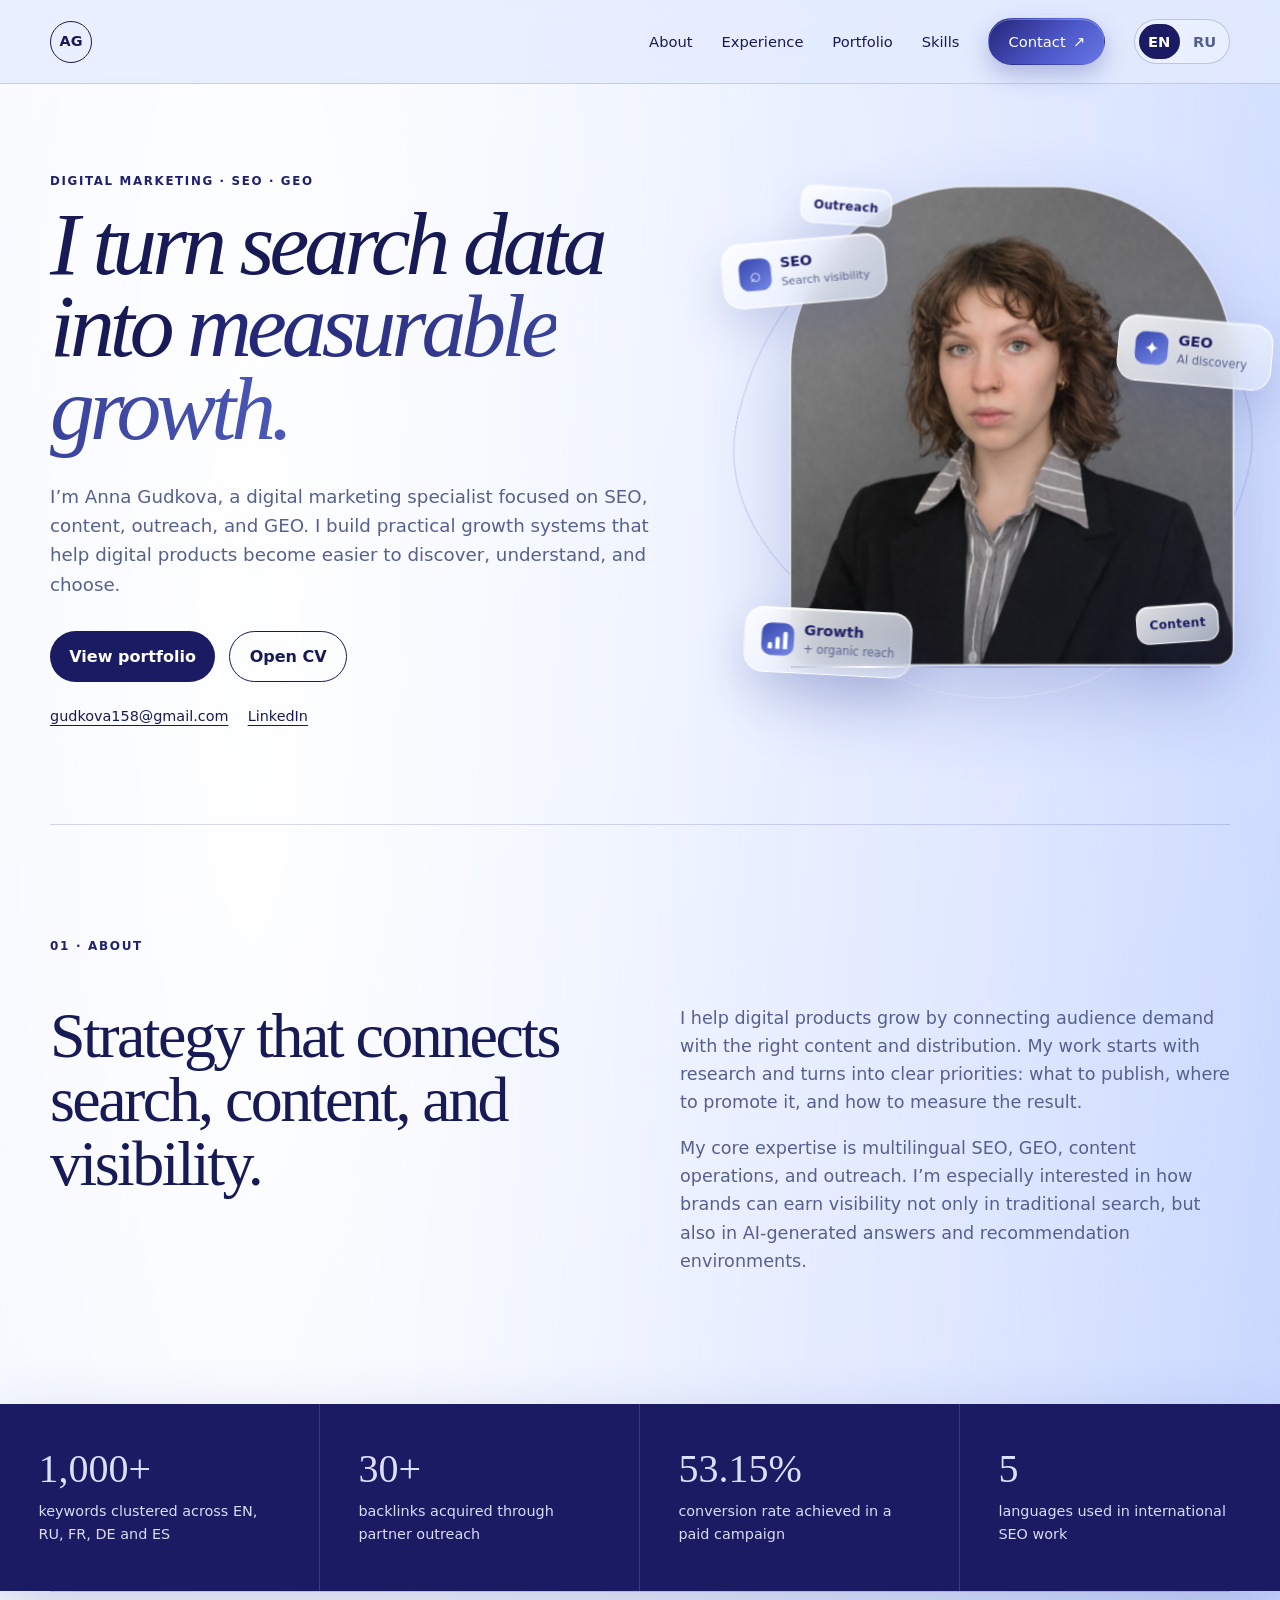
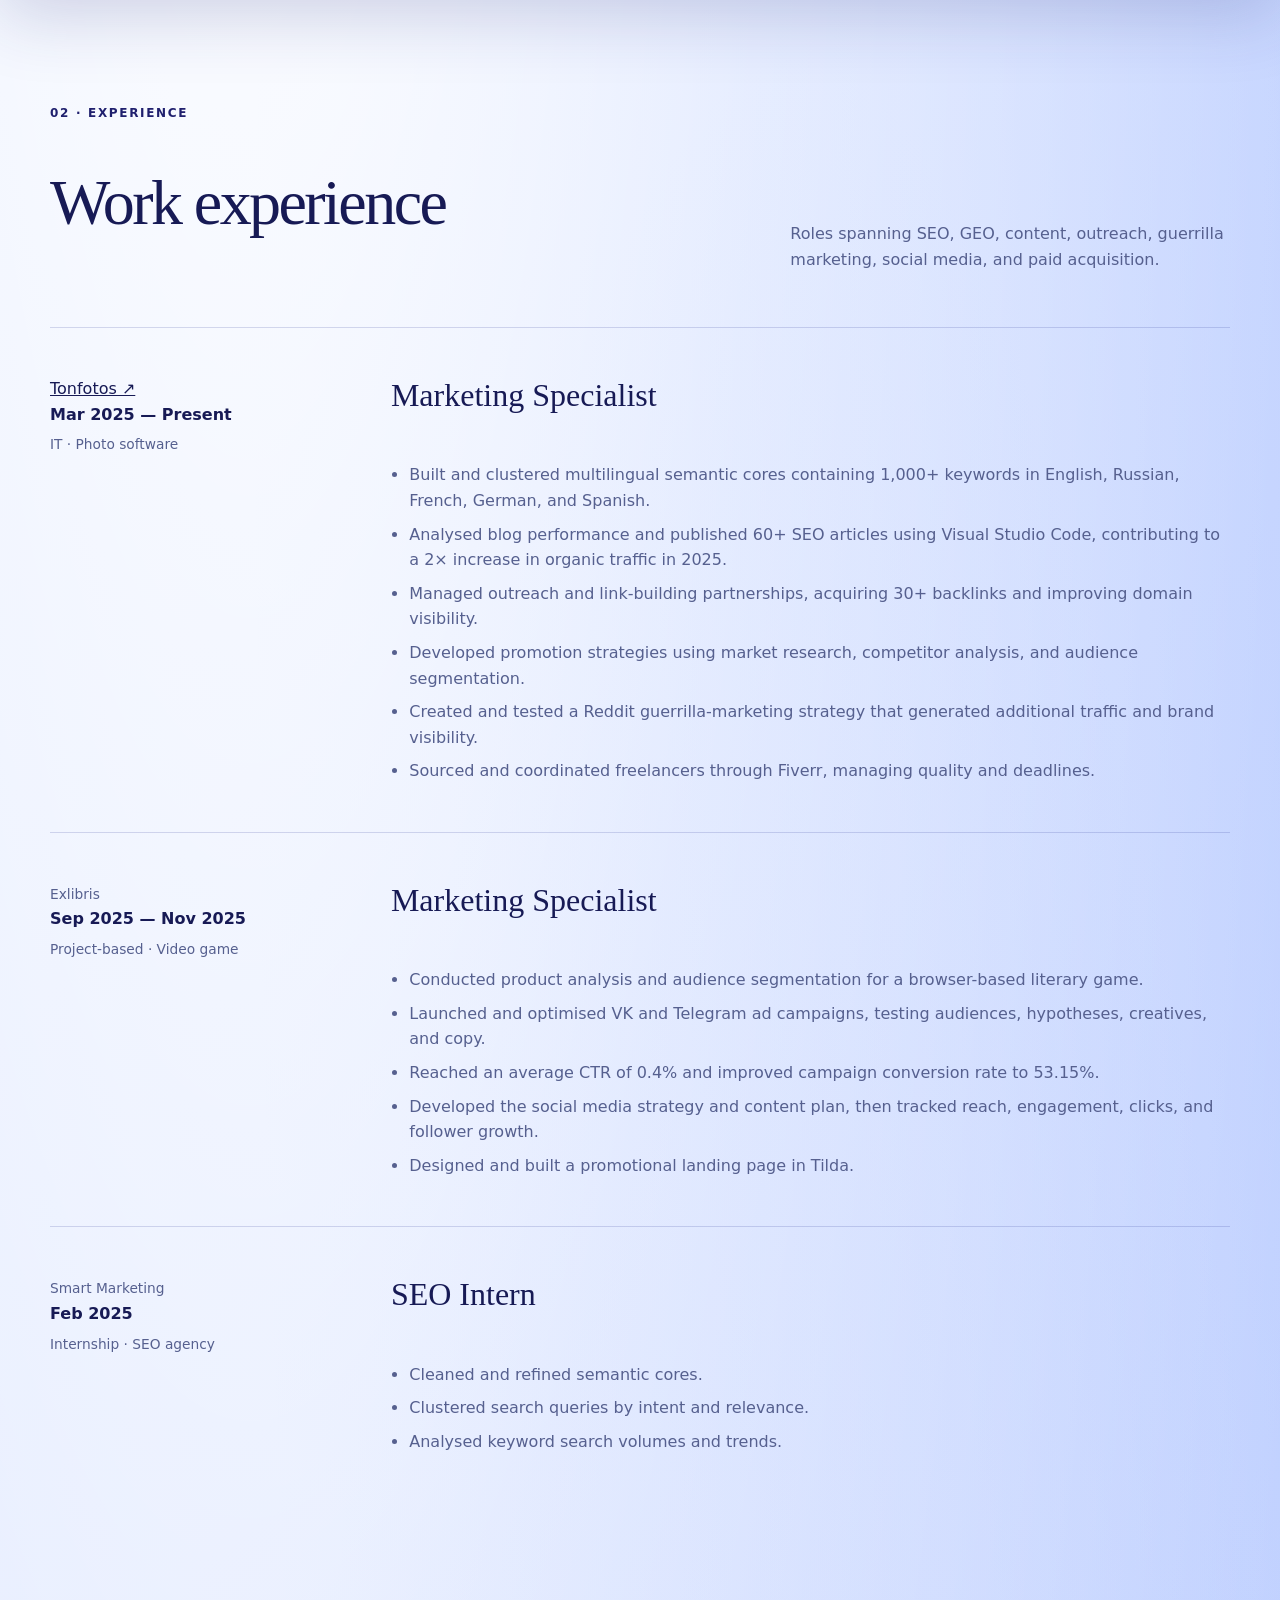
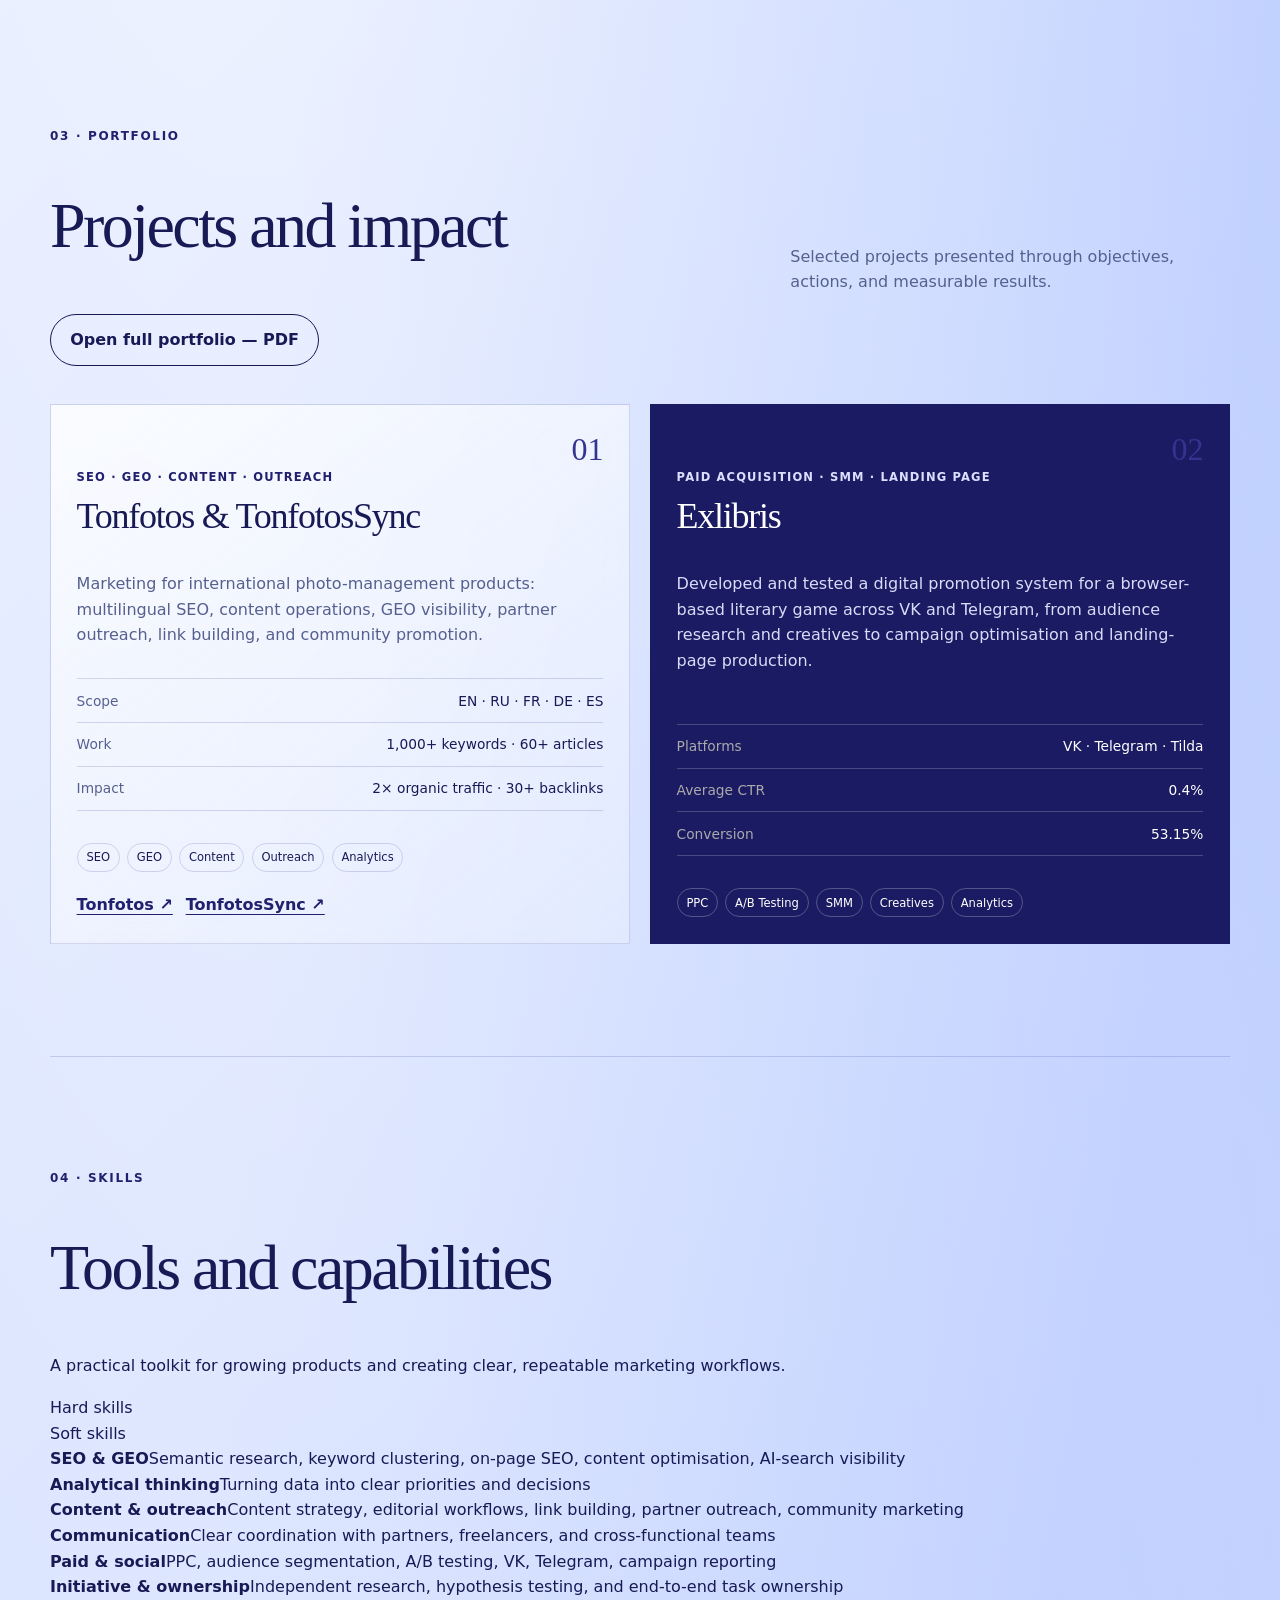
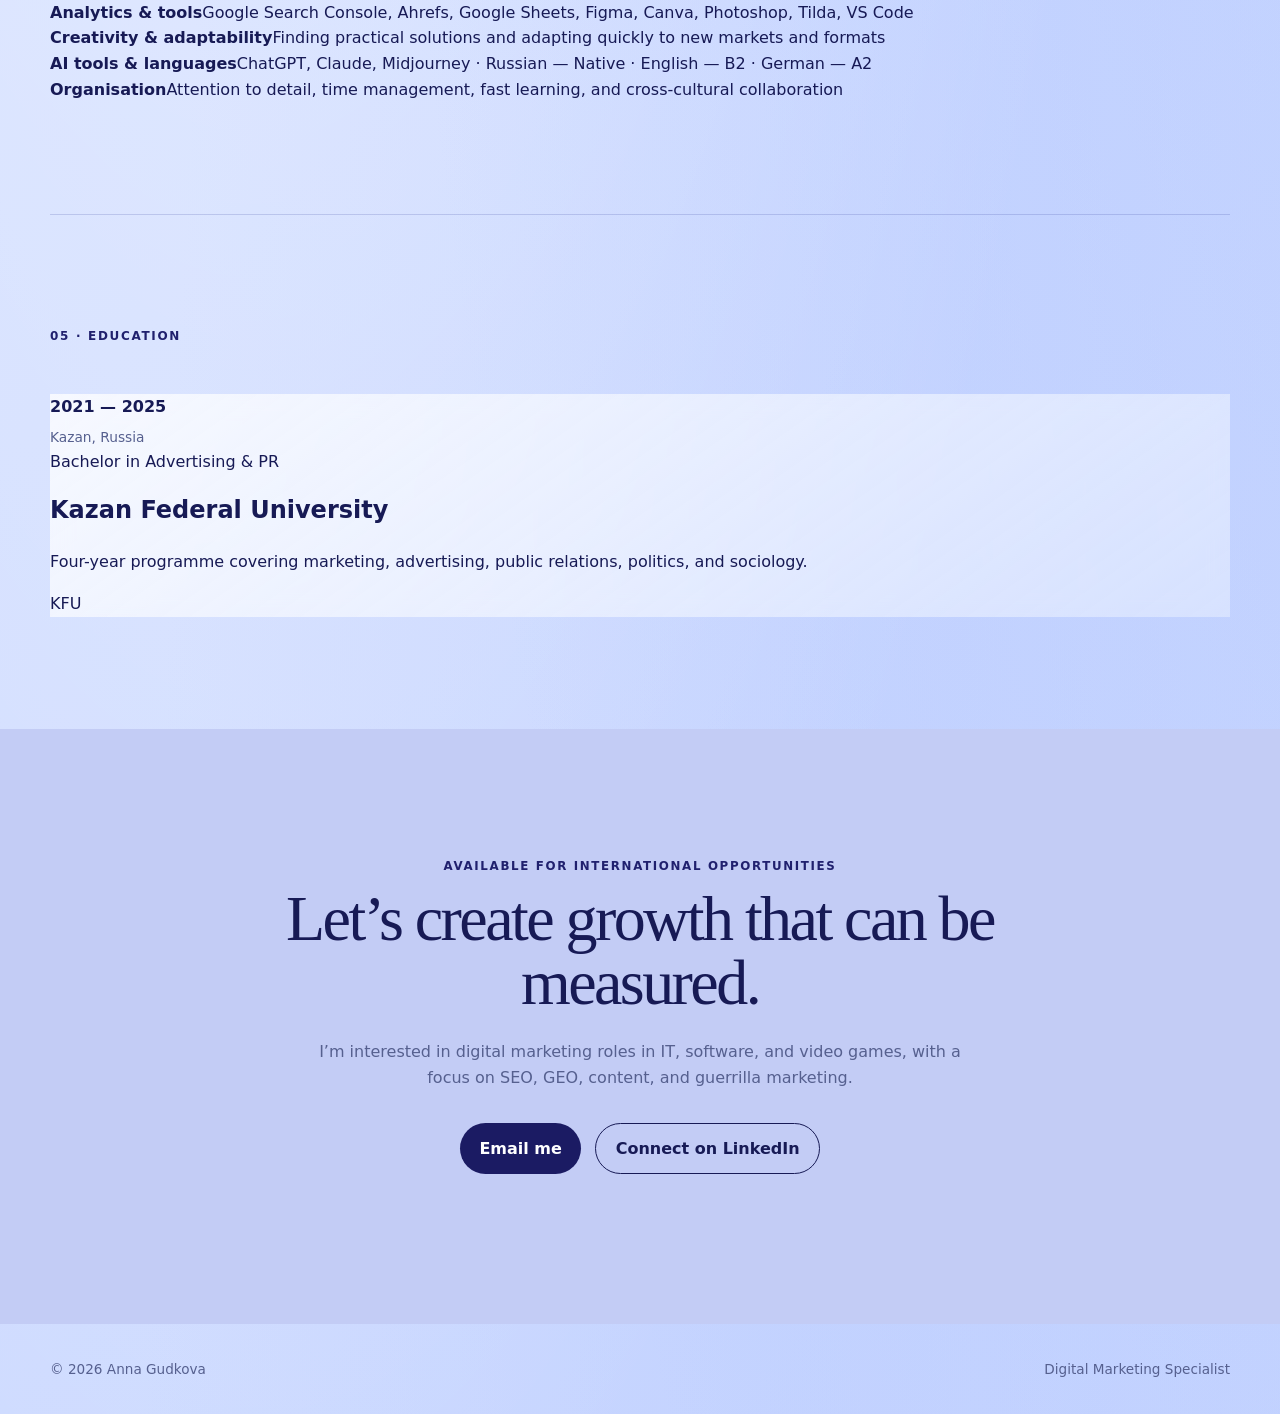
==== commit 98e3766f: "Update index.html" ====
--- a/index.html
+++ b/index.html
@@ -7,7 +7,7 @@
 <meta content="Portfolio of Anna Gudkova, a digital marketing specialist focused on SEO, GEO, content marketing, outreach, social media, and guerrilla marketing." name="description"/>
 <meta content="#aeb9ed" name="theme-color"/>
 <title>Anna Gudkova — Digital Marketing Specialist</title>
-<link href="blue-theme.css?v=20260722-3d-header-only-fix" rel="stylesheet"/>
+<link href="blue-theme.css?v=20260729-layout-refine" rel="stylesheet"/>
 <script type="application/ld+json">
   {
     "@context": "https://schema.org",
@@ -28,7 +28,7 @@
 <nav aria-label="Primary navigation">
 <button aria-controls="site-nav" aria-expanded="false" class="menu-toggle" data-en="Menu" data-ru="Меню" type="button">Menu</button>
 <div class="nav-links" id="site-nav">
-
+<a data-en="About" data-ru="Обо мне" href="#about">About</a>
 <a data-en="Experience" data-ru="Опыт" href="#experience">Experience</a>
 <a data-en="Portfolio" data-ru="Портфолио" href="#work">Portfolio</a>
 <a data-en="Skills" data-ru="Навыки" href="#skills">Skills</a>
@@ -41,7 +41,7 @@
 <div class="hero-copy reveal">
 <p class="eyebrow" data-en="Digital marketing · SEO · GEO" data-ru="Digital marketing · SEO · GEO">Digital marketing · SEO · GEO</p>
 <h1><span class="hero-lead" data-en="I turn search data into" data-ru="Я превращаю поисковые данные в">I turn search data into</span> <span class="hero-emphasis" data-en="measurable growth." data-ru="измеримый рост.">measurable growth.</span></h1>
-<p class="hero-text" data-en="I’m Anna Gudkova, a digital marketing specialist working at the intersection of SEO, content, outreach, and GEO. I help digital products become more visible in search engines, AI-generated answers, and the online communities where users make decisions." data-ru="Я Анна Гудкова, digital-маркетолог, работающая на стыке SEO, контента, аутрича и GEO. Я помогаю цифровым продуктам становиться заметнее в поисковых системах, ответах нейросетей и онлайн-сообществах, где пользователи принимают решения.">I’m Anna Gudkova, a digital marketing specialist working at the intersection of SEO, content, outreach, and GEO. I help digital products become more visible in search engines, AI-generated answers, and the online communities where users make decisions.</p>
+<p class="hero-text" data-en="I’m Anna Gudkova, a digital marketing specialist focused on SEO, content, outreach, and GEO. I build practical growth systems that help digital products become easier to discover, understand, and choose." data-ru="Я Анна Гудкова, digital-маркетолог со специализацией в SEO, контенте, аутриче и GEO. Я создаю практичные системы продвижения, которые помогают цифровым продуктам становиться заметнее, понятнее и привлекательнее для аудитории.">I’m Anna Gudkova, a digital marketing specialist focused on SEO, content, outreach, and GEO. I build practical growth systems that help digital products become easier to discover, understand, and choose.</p>
 <div class="hero-actions">
 <a class="button primary" data-en="View portfolio" data-ru="Смотреть портфолио" href="#work">View portfolio</a>
 <a class="button secondary" data-en="Open CV" data-ru="Открыть резюме" href="Anna_Gudkova_CV.pdf" rel="noopener" target="_blank">Open CV</a>
@@ -66,21 +66,37 @@
 </div>
 <div aria-hidden="true" class="hero-line"></div></div>
 </section>
-
+<section class="intro section" id="about">
+<div class="section-label" data-en="01 · About" data-ru="01 · Обо мне">01 · About</div>
+<div class="intro-grid">
+<h2 data-en="Strategy that connects search, content, and visibility." data-ru="Стратегия, которая объединяет поиск, контент и видимость.">Strategy that connects search, content, and visibility.</h2>
+<div>
+<p data-en="I help digital products grow by connecting audience demand with the right content and distribution. My work starts with research and turns into clear priorities: what to publish, where to promote it, and how to measure the result." data-ru="Я помогаю цифровым продуктам расти, соединяя потребности аудитории с подходящим контентом и каналами распространения. Моя работа начинается с исследования и превращается в понятные приоритеты: что публиковать, где продвигать и как оценивать результат.">I help digital products grow by connecting audience demand with the right content and distribution. My work starts with research and turns into clear priorities: what to publish, where to promote it, and how to measure the result.</p>
+<p data-en="My core expertise is multilingual SEO, GEO, content operations, and outreach. I’m especially interested in how brands can earn visibility not only in traditional search, but also in AI-generated answers and recommendation environments." data-ru="Моя ключевая экспертиза — мультиязычное SEO, GEO, контент-операции и аутрич. Особенно мне интересно, как бренды могут получать видимость не только в традиционном поиске, но и в ответах нейросетей и рекомендательных системах.">My core expertise is multilingual SEO, GEO, content operations, and outreach. I’m especially interested in how brands can earn visibility not only in traditional search, but also in AI-generated answers and recommendation environments.</p>
+</div>
+</div>
+</section>
+<section aria-label="Career highlights" class="stats-band">
+<div><strong>1,000+</strong><span data-en="keywords clustered across EN, RU, FR, DE and ES" data-ru="ключевых слов собрано и кластеризовано на EN, RU, FR, DE и ES">keywords clustered across EN, RU, FR, DE and ES</span></div>
+<div><strong>30+</strong><span data-en="backlinks acquired through partner outreach" data-ru="обратных ссылок получено через партнёрский аутрич">backlinks acquired through partner outreach</span></div>
+<div><strong>53.15%</strong><span data-en="conversion rate achieved in a paid campaign" data-ru="конверсия в рекламной кампании">conversion rate achieved in a paid campaign</span></div>
+<div><strong>5</strong><span data-en="languages used in international SEO work" data-ru="языков использовано в международном SEO">languages used in international SEO work</span></div>
+</section>
 <section class="section" id="experience">
-<div class="section-label" data-en="01 · Experience" data-ru="01 · Опыт">01 · Experience</div>
+<div class="section-label" data-en="02 · Experience" data-ru="02 · Опыт">02 · Experience</div>
 <div class="section-heading">
 <h2 data-en="Work experience" data-ru="Опыт работы">Work experience</h2>
+<p data-en="Roles spanning SEO, GEO, content, outreach, guerrilla marketing, social media, and paid acquisition." data-ru="Опыт в SEO, GEO, контенте, аутриче, партизанском маркетинге, социальных сетях и платном продвижении.">Roles spanning SEO, GEO, content, outreach, guerrilla marketing, social media, and paid acquisition.</p>
 </div>
 <div class="timeline">
 <article class="role reveal">
-<div class="role-meta">
+<div class="role-meta"><a class="company-name" href="https://tonfotos.com/" rel="noopener" target="_blank">Tonfotos ↗</a>
 <p data-en="Mar 2025 — Present" data-ru="Март 2025 — настоящее время">Mar 2025 — Present</p>
 <span data-en="IT · Photo software" data-ru="IT · Программы для фотографий">IT · Photo software</span>
 </div>
 <div class="role-body">
-<div class="role-title"><h3 data-en="Marketing Specialist" data-ru="Маркетолог">Marketing Specialist</h3><a href="https://tonfotos.com/" rel="noopener" target="_blank">Tonfotos ↗</a></div>
-<ul class="role-details">
+<div class="role-title"><h3 data-en="Marketing Specialist" data-ru="Маркетолог">Marketing Specialist</h3></div>
+<ul>
 <li data-en="Built and clustered multilingual semantic cores containing 1,000+ keywords in English, Russian, French, German, and Spanish." data-ru="Собрала и кластеризовала мультиязычные семантические ядра на 1 000+ ключевых слов на английском, русском, французском, немецком и испанском языках.">Built and clustered multilingual semantic cores containing 1,000+ keywords in English, Russian, French, German, and Spanish.</li>
 <li data-en="Analysed blog performance and published 60+ SEO articles using Visual Studio Code, contributing to a 2× increase in organic traffic in 2025." data-ru="Анализировала эффективность блога и опубликовала 60+ SEO-статей через Visual Studio Code, что помогло увеличить органический трафик в 2 раза в 2025 году.">Analysed blog performance and published 60+ SEO articles using Visual Studio Code, contributing to a 2× increase in organic traffic in 2025.</li>
 <li data-en="Managed outreach and link-building partnerships, acquiring 30+ backlinks and improving domain visibility." data-ru="Вела аутрич и линкбилдинг, получила 30+ обратных ссылок и повысила видимость домена.">Managed outreach and link-building partnerships, acquiring 30+ backlinks and improving domain visibility.</li>
@@ -91,13 +107,13 @@
 </div>
 </article>
 <article class="role reveal">
-<div class="role-meta">
+<div class="role-meta"><span class="company-name">Exlibris</span>
 <p data-en="Sep 2025 — Nov 2025" data-ru="Сентябрь 2025 — ноябрь 2025">Sep 2025 — Nov 2025</p>
 <span data-en="Project-based · Video game" data-ru="Проектная работа · Видеоигра">Project-based · Video game</span>
 </div>
 <div class="role-body">
-<div class="role-title"><h3 data-en="Marketing Specialist" data-ru="Маркетолог">Marketing Specialist</h3><span>Exlibris</span></div>
-<ul class="role-details">
+<div class="role-title"><h3 data-en="Marketing Specialist" data-ru="Маркетолог">Marketing Specialist</h3></div>
+<ul>
 <li data-en="Conducted product analysis and audience segmentation for a browser-based literary game." data-ru="Провела анализ продукта и сегментацию аудитории для браузерной литературной игры.">Conducted product analysis and audience segmentation for a browser-based literary game.</li>
 <li data-en="Launched and optimised VK and Telegram ad campaigns, testing audiences, hypotheses, creatives, and copy." data-ru="Запускала и оптимизировала рекламные кампании во VK и Telegram, тестируя аудитории, гипотезы, креативы и тексты.">Launched and optimised VK and Telegram ad campaigns, testing audiences, hypotheses, creatives, and copy.</li>
 <li data-en="Reached an average CTR of 0.4% and improved campaign conversion rate to 53.15%." data-ru="Достигла среднего CTR 0,4% и повысила конверсию рекламной кампании до 53,15%.">Reached an average CTR of 0.4% and improved campaign conversion rate to 53.15%.</li>
@@ -107,13 +123,13 @@
 </div>
 </article>
 <article class="role reveal">
-<div class="role-meta">
+<div class="role-meta"><span class="company-name">Smart Marketing</span>
 <p data-en="Feb 2025" data-ru="Февраль 2025">Feb 2025</p>
 <span data-en="Internship · SEO agency" data-ru="Стажировка · SEO-агентство">Internship · SEO agency</span>
 </div>
 <div class="role-body">
-<div class="role-title"><h3 data-en="SEO Intern" data-ru="SEO-стажёр">SEO Intern</h3><span>Smart Marketing</span></div>
-<ul class="role-details">
+<div class="role-title"><h3 data-en="SEO Intern" data-ru="SEO-стажёр">SEO Intern</h3></div>
+<ul>
 <li data-en="Cleaned and refined semantic cores." data-ru="Очищала и дорабатывала семантические ядра.">Cleaned and refined semantic cores.</li>
 <li data-en="Clustered search queries by intent and relevance." data-ru="Кластеризовала поисковые запросы по интенту и релевантности.">Clustered search queries by intent and relevance.</li>
 <li data-en="Analysed keyword search volumes and trends." data-ru="Анализировала частотность ключевых слов и поисковые тренды.">Analysed keyword search volumes and trends.</li>
@@ -122,12 +138,11 @@
 </article>
 </div>
 </section>
-<section class="section education-section" id="education"><div class="section-label" data-en="02 · Education" data-ru="02 · Образование">02 · Education</div><div class="section-heading education-heading"><h2 data-en="Education" data-ru="Образование">Education</h2></div><div class="education-list"><article class="education-item reveal"><div class="education-meta"><p data-en="2021 — 2025" data-ru="2021 — 2025">2021 — 2025</p><span data-en="Kazan, Russia" data-ru="Казань, Россия">Kazan, Russia</span></div><div class="education-body"><h3>Kazan Federal University</h3><p data-en="Bachelor’s degree in Advertising and Public Relations" data-ru="Бакалавриат по рекламе и связям с общественностью">Bachelor’s degree in Advertising and Public Relations</p></div></article></div></section>
 <section class="work-section section" id="work">
 <div class="section-label" data-en="03 · Portfolio" data-ru="03 · Портфолио">03 · Portfolio</div>
 <div class="section-heading">
-<h2 data-en="Projects" data-ru="Проекты">Projects</h2>
-
+<h2 data-en="Projects and impact" data-ru="Проекты и результаты">Projects and impact</h2>
+<p data-en="Selected projects presented through objectives, actions, and measurable results." data-ru="Избранные проекты, представленные через задачи, выполненную работу и измеримые результаты.">Selected projects presented through objectives, actions, and measurable results.</p>
 </div>
 <div class="portfolio-download reveal" style="margin: -2.2rem 0 2.4rem;">
 <a class="button secondary" href="Anna_Gudkova_Portfolio_Light.pdf" rel="noopener" target="_blank">Open full portfolio — PDF</a>
@@ -165,7 +180,43 @@
 </section>
 <section class="section" id="skills">
 <div class="section-label" data-en="04 · Skills" data-ru="04 · Навыки">04 · Skills</div>
-<div class="skills-layout"><div class="skills-intro"><h2 data-en="Skills" data-ru="Навыки">Skills</h2></div><div class="skills-two-columns"><section class="skills-column-clean reveal"><h3>Hard skills</h3><div class="skills-text-list"><div class="skill-row"><strong>SEO &amp; GEO</strong><p>Semantic research, keyword clustering, on-page optimization, content structure, and AI-search visibility.</p></div><div class="skill-row"><strong>Content &amp; outreach</strong><p>Content briefs, editorial workflows, link building, partner outreach, and community-driven promotion.</p></div><div class="skill-row"><strong>Analytics &amp; tools</strong><p>Google Search Console, Ahrefs, Google Sheets, Figma, Canva, Photoshop, Tilda, and VS Code.</p></div><div class="skill-row"><strong>Paid &amp; social</strong><p>PPC, audience segmentation, A/B testing, VK, Telegram, campaign reporting, and landing page production.</p></div><div class="skill-row"><strong>AI tools</strong><p>ChatGPT, Claude, and Midjourney for research, briefs, structure, and creative workflows.</p></div></div></section><section class="skills-column-clean reveal"><h3>Soft skills</h3><div class="skills-text-list"><div class="skill-row"><strong>Analytical thinking</strong><p>Turning research into clear priorities and practical next steps.</p></div><div class="skill-row"><strong>Clear communication</strong><p>Explaining marketing tasks, results, and recommendations in a structured way.</p></div><div class="skill-row"><strong>Initiative &amp; ownership</strong><p>Taking responsibility for tasks and suggesting new ways to improve visibility.</p></div><div class="skill-row"><strong>Attention to detail</strong><p>Working carefully with keywords, content, briefs, deadlines, and analytics.</p></div><div class="skill-row"><strong>Adaptability &amp; fast learning</strong><p>Quickly testing new tools, formats, and promotion channels.</p></div><div class="skill-row"><strong>Languages</strong><p>Russian — Native · English — B2 · German — A2</p></div></div></section></div></div>
+<div class="skills-layout"><div>
+<h2 data-en="Tools and capabilities" data-ru="Инструменты и компетенции">Tools and capabilities</h2>
+<p data-en="A practical toolkit for growing products and creating clear, repeatable marketing workflows." data-ru="Практический набор инструментов для роста продуктов и создания понятных, повторяемых маркетинговых процессов.">A practical toolkit for growing products and creating clear, repeatable marketing workflows.</p>
+</div><div aria-label="Skills overview" class="skills-table reveal" role="table">
+<div class="skills-table-row skills-table-head" role="row">
+<div data-en="Hard skills" data-ru="Hard skills" role="columnheader">Hard skills</div>
+<div data-en="Soft skills" data-ru="Soft skills" role="columnheader">Soft skills</div>
+</div>
+<div class="skills-table-row" role="row">
+<div role="cell"><strong data-en="SEO &amp; GEO" data-ru="SEO и GEO">SEO &amp; GEO</strong><span data-en="Semantic research, keyword clustering, on-page SEO, content optimisation, AI-search visibility" data-ru="Сбор семантики, кластеризация запросов, on-page SEO, оптимизация контента, видимость в AI-поиске">Semantic research, keyword clustering, on-page SEO, content optimisation, AI-search visibility</span></div>
+<div role="cell"><strong data-en="Analytical thinking" data-ru="Аналитическое мышление">Analytical thinking</strong><span data-en="Turning data into clear priorities and decisions" data-ru="Умение превращать данные в понятные приоритеты и решения">Turning data into clear priorities and decisions</span></div>
+</div>
+<div class="skills-table-row" role="row">
+<div role="cell"><strong data-en="Content &amp; outreach" data-ru="Контент и аутрич">Content &amp; outreach</strong><span data-en="Content strategy, editorial workflows, link building, partner outreach, community marketing" data-ru="Контент-стратегия, редакционные процессы, линкбилдинг, партнёрский аутрич, продвижение в сообществах">Content strategy, editorial workflows, link building, partner outreach, community marketing</span></div>
+<div role="cell"><strong data-en="Communication" data-ru="Коммуникация">Communication</strong><span data-en="Clear coordination with partners, freelancers, and cross-functional teams" data-ru="Понятная координация с партнёрами, фрилансерами и командами">Clear coordination with partners, freelancers, and cross-functional teams</span></div>
+</div>
+<div class="skills-table-row" role="row">
+<div role="cell"><strong data-en="Paid &amp; social" data-ru="Реклама и соцсети">Paid &amp; social</strong><span data-en="PPC, audience segmentation, A/B testing, VK, Telegram, campaign reporting" data-ru="PPC, сегментация аудитории, A/B-тестирование, VK, Telegram, отчётность">PPC, audience segmentation, A/B testing, VK, Telegram, campaign reporting</span></div>
+<div role="cell"><strong data-en="Initiative &amp; ownership" data-ru="Инициативность и ответственность">Initiative &amp; ownership</strong><span data-en="Independent research, hypothesis testing, and end-to-end task ownership" data-ru="Самостоятельное исследование, тестирование гипотез и ведение задач от начала до результата">Independent research, hypothesis testing, and end-to-end task ownership</span></div>
+</div>
+<div class="skills-table-row" role="row">
+<div role="cell"><strong data-en="Analytics &amp; tools" data-ru="Аналитика и инструменты">Analytics &amp; tools</strong><span>Google Search Console, Ahrefs, Google Sheets, Figma, Canva, Photoshop, Tilda, VS Code</span></div>
+<div role="cell"><strong data-en="Creativity &amp; adaptability" data-ru="Креативность и адаптивность">Creativity &amp; adaptability</strong><span data-en="Finding practical solutions and adapting quickly to new markets and formats" data-ru="Поиск практичных решений и быстрая адаптация к новым рынкам и форматам">Finding practical solutions and adapting quickly to new markets and formats</span></div>
+</div>
+<div class="skills-table-row" role="row">
+<div role="cell"><strong data-en="AI tools &amp; languages" data-ru="AI-инструменты и языки">AI tools &amp; languages</strong><span data-en="ChatGPT, Claude, Midjourney · Russian — Native · English — B2 · German — A2" data-ru="ChatGPT, Claude, Midjourney · Русский — родной · Английский — B2 · Немецкий — A2">ChatGPT, Claude, Midjourney · Russian — Native · English — B2 · German — A2</span></div>
+<div role="cell"><strong data-en="Organisation" data-ru="Организованность">Organisation</strong><span data-en="Attention to detail, time management, fast learning, and cross-cultural collaboration" data-ru="Внимание к деталям, тайм-менеджмент, быстрая обучаемость и межкультурное взаимодействие">Attention to detail, time management, fast learning, and cross-cultural collaboration</span></div>
+</div>
+</div></div>
+</section>
+<section class="education section">
+<div class="section-label" data-en="05 · Education" data-ru="05 · Образование">05 · Education</div>
+<div class="education-card education-classic reveal">
+<div class="education-meta"><p>2021 — 2025</p><span data-en="Kazan, Russia" data-ru="Казань, Россия">Kazan, Russia</span></div>
+<div class="education-main"><p class="education-degree" data-en="Bachelor in Advertising &amp; PR" data-ru="Бакалавриат по рекламе и связям с общественностью">Bachelor in Advertising &amp; PR</p><h2 data-en="Kazan Federal University" data-ru="Казанский федеральный университет">Kazan Federal University</h2><p data-en="Four-year programme covering marketing, advertising, public relations, politics, and sociology." data-ru="Четырёхлетняя программа, включавшая маркетинг, рекламу, PR, политику и социологию.">Four-year programme covering marketing, advertising, public relations, politics, and sociology.</p></div>
+<div aria-hidden="true" class="education-mark">KFU</div>
+</div>
 </section>
 <section class="contact-section" id="contact">
 <p class="eyebrow" data-en="Available for international opportunities" data-ru="Открыта к международным возможностям">Available for international opportunities</p>
@@ -181,6 +232,6 @@
 <p>© <span id="year"></span> Anna Gudkova</p>
 <p data-en="Digital Marketing Specialist" data-ru="Digital-маркетолог">Digital Marketing Specialist</p>
 </footer>
-<script src="script.js?v=20260722-bilingual-animations"></script>
+<script src="script.js?v=20260729-language-swipe"></script>
 </body>
 </html>
--- a/blue-theme.css
+++ b/blue-theme.css
@@ -710,3 +710,120 @@
 @media (max-width: 640px) {
   .education-item { grid-template-columns: 1fr; gap: 1.3rem; }
 }
+
+/* === Final layout cleanup requested on 2026-07-27 === */
+.section-heading > h2:only-child {
+  grid-column: 1 / -1;
+}
+
+#experience .section-heading,
+#work .section-heading,
+#education .section-heading,
+#skills .skills-intro {
+  margin-bottom: 2.4rem;
+}
+
+.timeline .role:last-child {
+  border-bottom: 0;
+}
+
+.education-section {
+  border-top: 0;
+  padding-top: 4.8rem;
+}
+
+.education-heading {
+  margin-bottom: 2.2rem;
+}
+
+.education-list {
+  border-top: 1px solid var(--line);
+  border-bottom: 0;
+}
+
+.education-item {
+  display: grid;
+  grid-template-columns: .33fr 1fr;
+  gap: 4rem;
+  padding: 2.4rem 0 0;
+  border-bottom: 0;
+}
+
+.education-meta p {
+  font-weight: 800;
+  margin-bottom: .25rem;
+}
+
+.education-meta span {
+  color: var(--muted);
+  font-size: .86rem;
+}
+
+.education-body h3 {
+  font: 500 2rem/1.2 Georgia, serif;
+  margin-bottom: .5rem;
+}
+
+.education-body p {
+  color: var(--muted);
+  margin: 0;
+}
+
+.skills-intro {
+  max-width: none;
+}
+
+.skills-two-columns {
+  display: grid;
+  grid-template-columns: repeat(2, minmax(0, 1fr));
+  gap: 4rem;
+  border-top: 1px solid var(--line);
+}
+
+.skills-column-clean {
+  padding-top: 2rem;
+}
+
+.skills-column-clean h3 {
+  font: 500 2rem/1.15 Georgia, serif;
+  margin-bottom: 1.25rem;
+}
+
+.skills-text-list {
+  display: grid;
+  gap: 0;
+}
+
+.skill-row {
+  padding: 1rem 0;
+  border-top: 1px solid var(--line);
+}
+
+.skill-row:first-child {
+  border-top: 0;
+}
+
+.skill-row strong {
+  display: block;
+  margin-bottom: .25rem;
+}
+
+.skill-row p {
+  margin: 0;
+  color: var(--muted);
+  font-size: .92rem;
+}
+
+@media (max-width: 760px) {
+  .skills-two-columns {
+    grid-template-columns: 1fr;
+    gap: 2.2rem;
+  }
+}
+
+@media (max-width: 640px) {
+  .education-item {
+    grid-template-columns: 1fr;
+    gap: 1.2rem;
+  }
+}
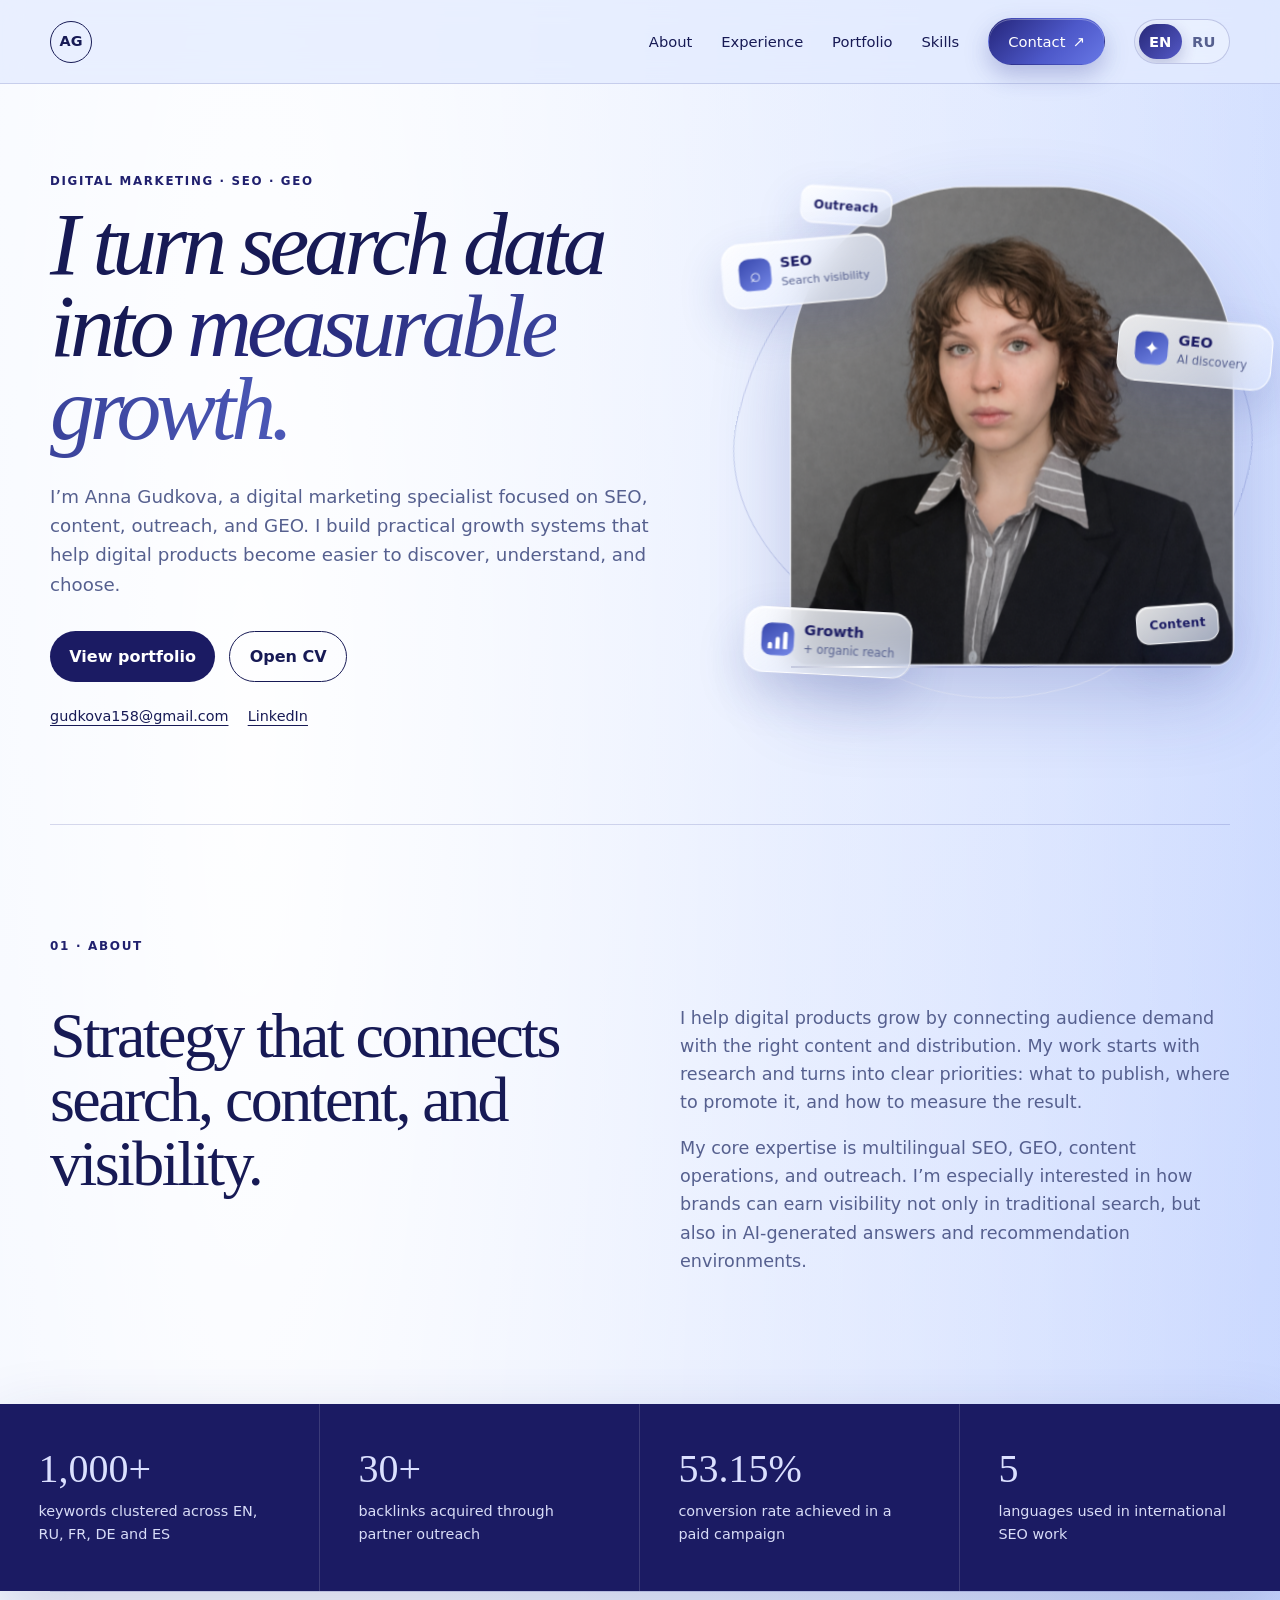
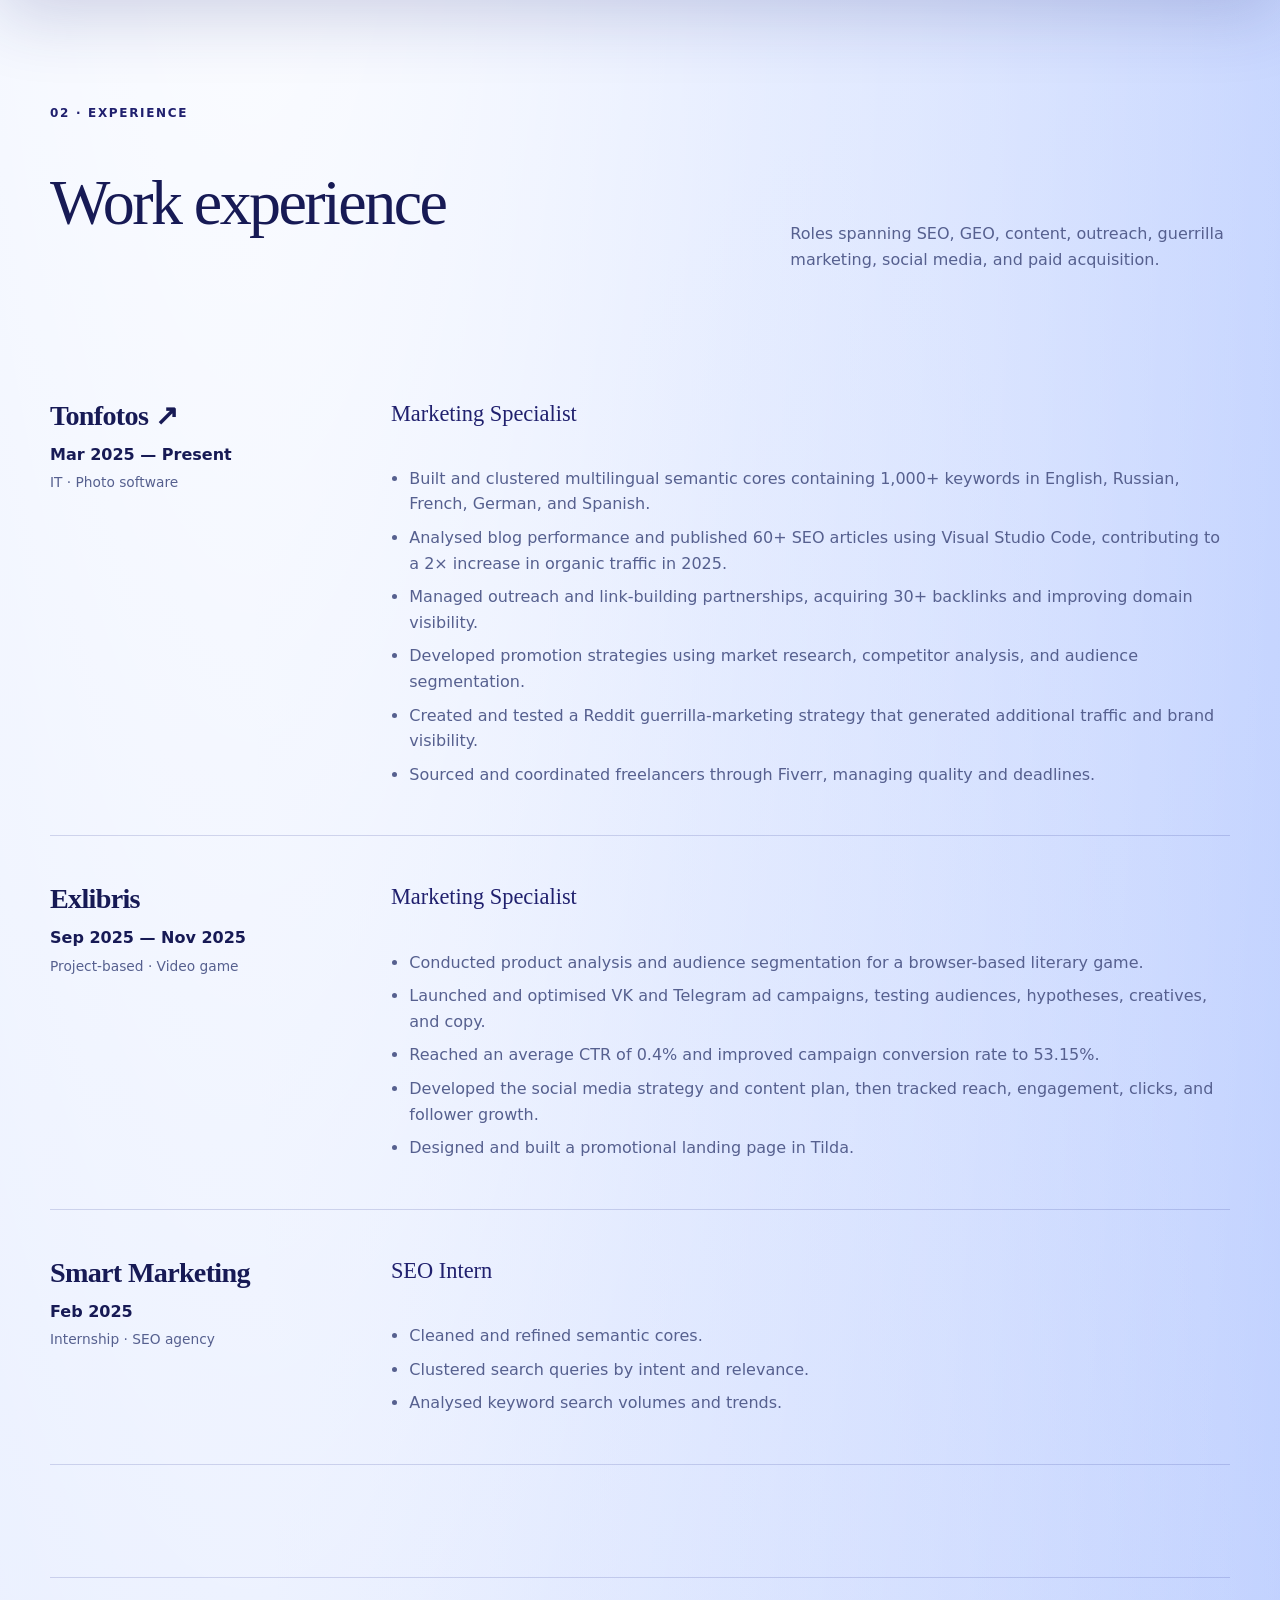
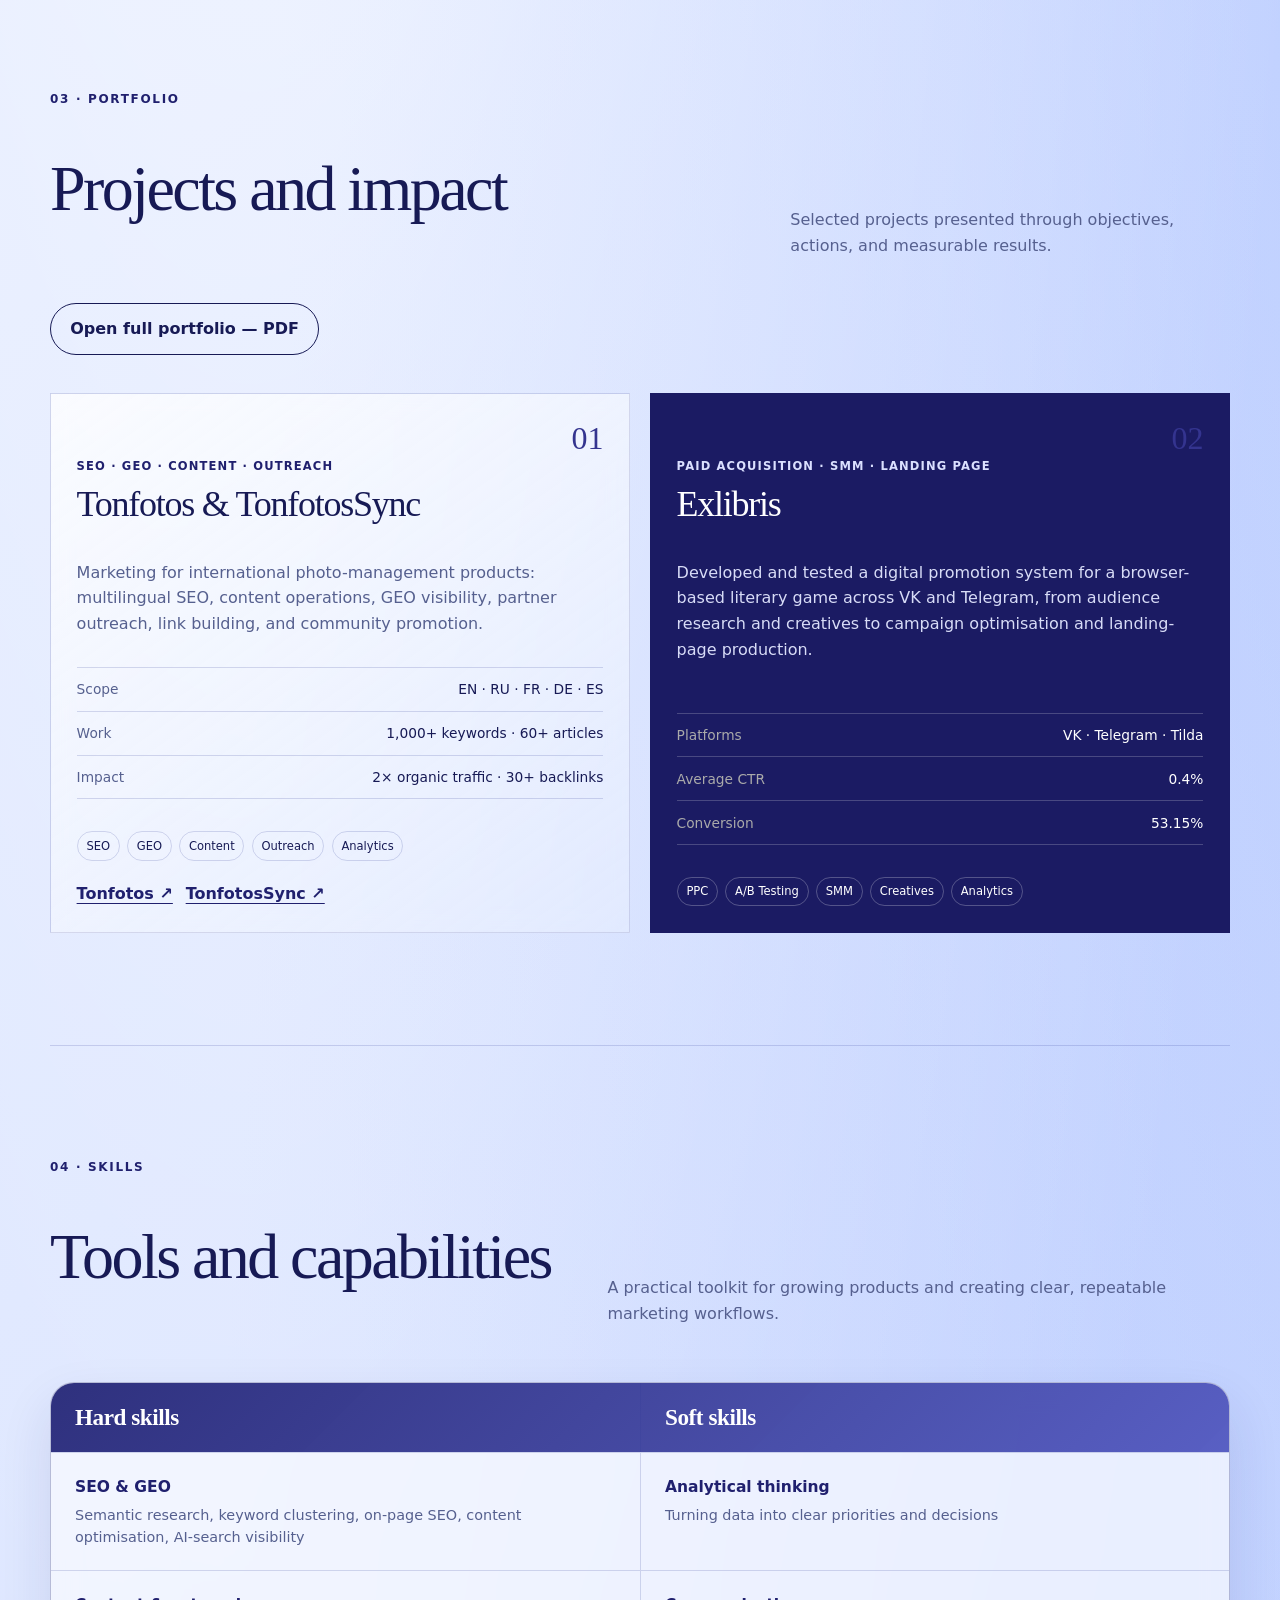
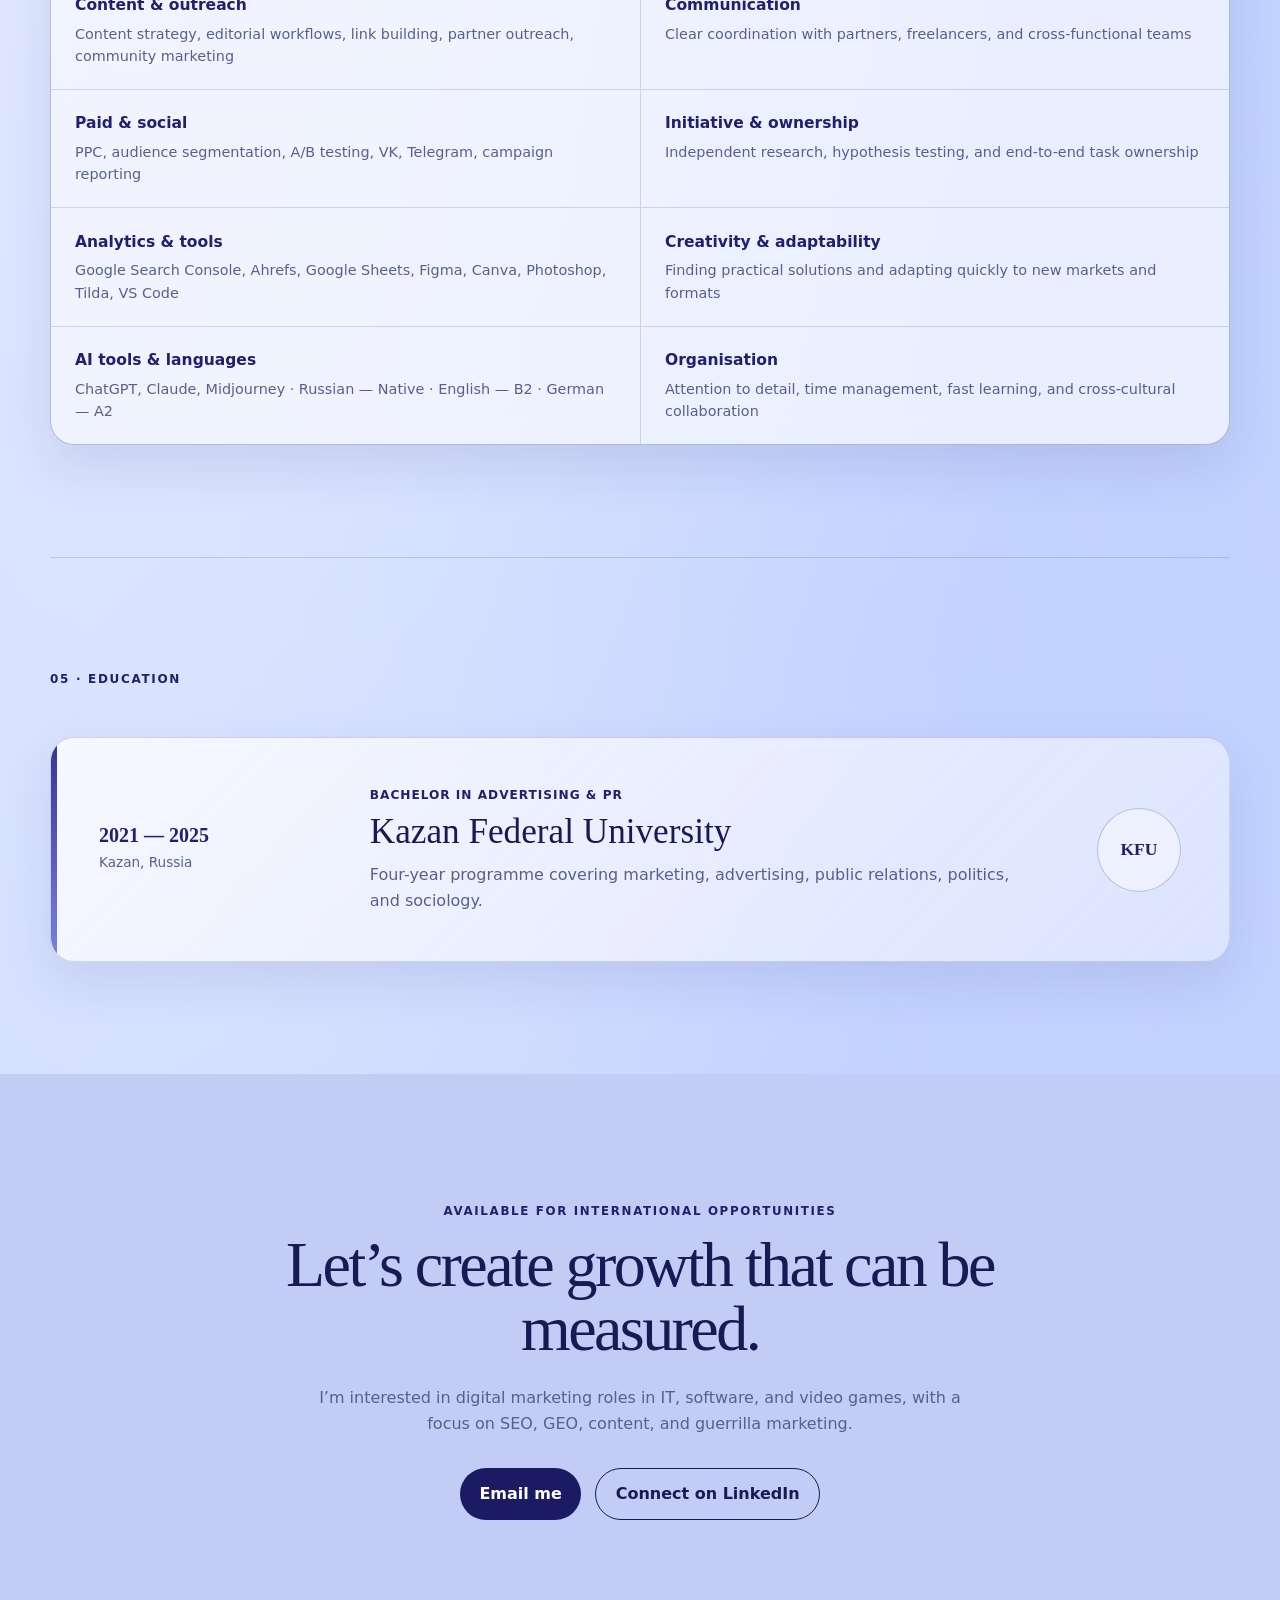
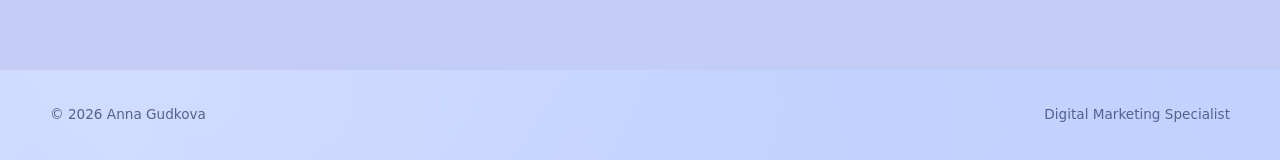
==== commit 81b77f72: "Update index.html" ====
--- a/index.html
+++ b/index.html
@@ -7,7 +7,7 @@
 <meta content="Portfolio of Anna Gudkova, a digital marketing specialist focused on SEO, GEO, content marketing, outreach, social media, and guerrilla marketing." name="description"/>
 <meta content="#aeb9ed" name="theme-color"/>
 <title>Anna Gudkova — Digital Marketing Specialist</title>
-<link href="blue-theme.css?v=20260729-layout-refine" rel="stylesheet"/>
+<link href="blue-theme.css?v=20260729-mobile-original-pdf" rel="stylesheet"/>
 <script type="application/ld+json">
   {
     "@context": "https://schema.org",
@@ -145,7 +145,7 @@
 <p data-en="Selected projects presented through objectives, actions, and measurable results." data-ru="Избранные проекты, представленные через задачи, выполненную работу и измеримые результаты.">Selected projects presented through objectives, actions, and measurable results.</p>
 </div>
 <div class="portfolio-download reveal" style="margin: -2.2rem 0 2.4rem;">
-<a class="button secondary" href="Anna_Gudkova_Portfolio_Light.pdf" rel="noopener" target="_blank">Open full portfolio — PDF</a>
+<a class="button secondary" href="Anna_Gudkova_Portfolio_Original.pdf" rel="noopener" target="_blank">Open full portfolio — PDF</a>
 </div>
 <div class="case-grid two-up">
 <article class="case-card reveal">
@@ -232,6 +232,6 @@
 <p>© <span id="year"></span> Anna Gudkova</p>
 <p data-en="Digital Marketing Specialist" data-ru="Digital-маркетолог">Digital Marketing Specialist</p>
 </footer>
-<script src="script.js?v=20260729-language-swipe"></script>
+<script src="script.js?v=20260729-mobile-original-pdf"></script>
 </body>
 </html>
--- a/blue-theme.css
+++ b/blue-theme.css
@@ -109,47 +109,6 @@
 .role-title a, .role-title span { color: var(--accent-dark); font-size: .9rem; }
 .role ul { margin: 1rem 0 0; padding-left: 1.15rem; color: var(--muted); }
 .role li + li { margin-top: .5rem; }
-.role-toggle {
-  display: inline-flex;
-  align-items: center;
-  gap: .5rem;
-  margin-top: 1.1rem;
-  padding: .5rem .2rem;
-  min-height: 44px;
-  border: 0;
-  background: transparent;
-  color: var(--accent-dark);
-  font: inherit;
-  font-weight: 750;
-  font-size: .9rem;
-  cursor: pointer;
-}
-.role-toggle:hover { text-decoration: underline; }
-.role-toggle-icon {
-  display: inline-grid;
-  place-items: center;
-  width: 22px;
-  height: 22px;
-  border: 1px solid var(--line);
-  border-radius: 50%;
-  position: relative;
-  flex-shrink: 0;
-}
-.role-toggle-icon::before, .role-toggle-icon::after {
-  content: "";
-  position: absolute;
-  background: var(--accent-dark);
-}
-.role-toggle-icon::before { width: 10px; height: 1.5px; }
-.role-toggle-icon::after { width: 1.5px; height: 10px; transition: transform .25s ease; }
-.role.open .role-toggle-icon::after { transform: scaleY(0); }
-.role-details-wrap {
-  display: grid;
-  grid-template-rows: 0fr;
-  transition: grid-template-rows .38s ease;
-}
-.role-details-wrap > ul { overflow: hidden; min-height: 0; }
-.role.open .role-details-wrap { grid-template-rows: 1fr; }
 .work-section { border-top: 0; }
 .case-grid { display: grid; grid-template-columns: repeat(3, 1fr); gap: 1.25rem; }
 .case-card { background: var(--card); border: 1px solid var(--line); min-height: 540px; padding: 1.6rem; display: flex; flex-direction: column; }
@@ -169,28 +128,18 @@
 .tag-row { display: flex; flex-wrap: wrap; gap: .45rem; margin-top: 1rem; }
 .tag-row span { border: 1px solid var(--line); border-radius: 999px; padding: .28rem .55rem; font-size: .72rem; }
 .dark .tag-row span { border-color: rgba(255,255,255,.25); }
-.skills-layout { display: block; }
-.skills-intro { max-width: 760px; margin-bottom: 3.2rem; }
-.skills-intro p { color: var(--muted); }
+.skills-layout { display: grid; grid-template-columns: .8fr 1.2fr; gap: 6rem; }
+.skills-layout > div:first-child p { color: var(--muted); }
 .skills-groups { display: grid; grid-template-columns: 1fr 1fr; gap: 0 2rem; }
 .skills-groups div { padding: 1.3rem 0; border-top: 1px solid var(--line); }
 .skills-groups h3 { font-size: .95rem; }
 .skills-groups p { margin: 0; color: var(--muted); font-size: .92rem; }
-.about-education {
-  margin-top: 2rem;
-  padding-top: 1.4rem;
-  border-top: 1px solid var(--line);
-}
-.about-education-label {
-  text-transform: uppercase;
-  letter-spacing: .12em;
-  font-size: .7rem;
-  font-weight: 800;
-  color: var(--accent-dark);
-  margin-bottom: .5rem;
-}
-.about-education p:not(.about-education-label) { color: var(--muted); font-size: .95rem; margin: 0; }
-.about-education strong { color: var(--ink); }
+.education-card { display: grid; grid-template-columns: .35fr 1fr; gap: 4rem; background: var(--card); border: 1px solid var(--line); padding: 2.5rem; }
+.education-card > div:first-child p { font-weight: 800; margin-bottom: .2rem; }
+.education-card span { color: var(--muted); font-size: .85rem; }
+.education-card h2 { font: 500 2.2rem/1.1 Georgia, serif; margin-bottom: .5rem; }
+.education-card h3 { color: var(--accent-dark); font-size: 1rem; }
+.education-card p { color: var(--muted); }
 .contact-section { text-align: center; background: #c3ccf5; padding: 8rem 20px; }
 .contact-section h2 { max-width: 850px; margin: 0 auto 1.5rem; }
 .contact-section > p:not(.eyebrow) { max-width: 650px; margin: 0 auto; color: var(--muted); }
@@ -203,11 +152,8 @@
 
 @media (max-width: 900px) {
   .menu-toggle { display: block; }
-  .nav-links { display: none; position: absolute; left: 0; right: 0; top: 72px; background: var(--paper); border: 1px solid var(--line); padding: .5rem 1rem; flex-direction: column; align-items: stretch; gap: 0; }
+  .nav-links { display: none; position: absolute; left: 0; right: 0; top: 72px; background: var(--paper); border: 1px solid var(--line); padding: 1rem; flex-direction: column; align-items: flex-start; }
   .nav-links.open { display: flex; }
-  .nav-links a { width: 100%; padding: .85rem 0; min-height: 44px; display: flex; align-items: center; border-bottom: 1px solid var(--line); }
-  .nav-links a:last-of-type, .nav-links a.nav-cta { border-bottom: 0; }
-  .nav-links .lang-switcher { padding-top: .6rem; }
   .hero { grid-template-columns: 1fr; gap: 3rem; padding-top: 4rem; }
   .hero-visual { min-height: 560px; max-width: 620px; width: 100%; margin: 0 auto; }
   .intro-grid, .section-heading, .skills-layout { grid-template-columns: 1fr; gap: 2rem; }
@@ -239,7 +185,6 @@
 @media (prefers-reduced-motion: reduce) {
   html { scroll-behavior: auto; }
   .reveal { opacity: 1; transform: none; transition: none; }
-  .role-details-wrap, .role-toggle-icon::after, .skill-bar-fill { transition: none; }
 }
 
 
@@ -288,22 +233,6 @@
   color: var(--muted);
   font-size: .9rem;
 }
-.skill-bar {
-  margin-top: .65rem;
-  height: 6px;
-  border-radius: 999px;
-  background: var(--line);
-  overflow: hidden;
-}
-.skill-bar-fill {
-  display: block;
-  height: 100%;
-  width: 0%;
-  border-radius: 999px;
-  background: linear-gradient(90deg, var(--accent), var(--accent-dark));
-  transition: width 1.1s cubic-bezier(.16, .84, .44, 1);
-}
-.skill-bar.filled .skill-bar-fill { width: var(--fill, 0%); }
 .soft-skill-cloud {
   display: flex;
   flex-wrap: wrap;
@@ -660,170 +589,111 @@
 }
 
 
-/* Clean education and skills sections */
-.education-list {
-  border-top: 1px solid var(--line);
-}
-.education-item {
+/* 2026-07-29: requested layout refinements */
+#experience { border-bottom: 1px solid var(--line); }
+#experience .timeline { border-top: 0; }
+.education.section { border-top: 1px solid var(--line); }
+
+/* Company names lead the left column */
+.role-meta { display: flex; flex-direction: column; align-items: flex-start; }
+.role-meta .company-name {
+  order: -1;
+  margin-bottom: .72rem;
+  color: var(--ink);
+  font: 600 clamp(1.45rem, 2.2vw, 2rem)/1.05 Georgia, serif;
+  letter-spacing: -.025em;
+  text-decoration: none;
+}
+.role-meta .company-name:hover { color: var(--accent-dark); }
+.role-title { justify-content: flex-start; }
+.role-title h3 { font-size: 1.4rem; color: var(--accent-dark); }
+
+/* Swipe-style language control */
+.lang-switcher {
+  position: relative;
   display: grid;
-  grid-template-columns: .33fr 1fr;
-  gap: 4rem;
-  padding: 2.6rem 0;
-  border-bottom: 1px solid var(--line);
-}
-.education-meta p {
-  font-weight: 800;
-  margin-bottom: .25rem;
-}
-.education-meta span {
-  font-size: .86rem;
-  color: var(--muted);
-}
-.education-body h3 {
-  font: 500 2rem/1.2 Georgia, serif;
-  margin-bottom: .45rem;
-}
-.education-body p {
-  margin: 0;
-  color: var(--muted);
-}
-.clean-skills {
-  display: grid;
-  grid-template-columns: repeat(2, minmax(0, 1fr));
-  gap: 0 2rem;
-}
-.clean-skills div {
-  padding: 1.3rem 0;
-  border-top: 1px solid var(--line);
-}
-.clean-skills h3 {
-  font-size: .95rem;
-}
-.clean-skills p {
-  margin: 0;
-  color: var(--muted);
-  font-size: .92rem;
-}
-@media (max-width: 760px) {
-  .clean-skills { grid-template-columns: 1fr; }
-}
-@media (max-width: 640px) {
-  .education-item { grid-template-columns: 1fr; gap: 1.3rem; }
-}
-
-/* === Final layout cleanup requested on 2026-07-27 === */
-.section-heading > h2:only-child {
-  grid-column: 1 / -1;
-}
-
-#experience .section-heading,
-#work .section-heading,
-#education .section-heading,
-#skills .skills-intro {
-  margin-bottom: 2.4rem;
-}
-
-.timeline .role:last-child {
-  border-bottom: 0;
-}
-
-.education-section {
-  border-top: 0;
-  padding-top: 4.8rem;
-}
-
-.education-heading {
-  margin-bottom: 2.2rem;
-}
-
-.education-list {
-  border-top: 1px solid var(--line);
-  border-bottom: 0;
-}
-
-.education-item {
-  display: grid;
-  grid-template-columns: .33fr 1fr;
-  gap: 4rem;
-  padding: 2.4rem 0 0;
-  border-bottom: 0;
-}
-
-.education-meta p {
-  font-weight: 800;
-  margin-bottom: .25rem;
-}
-
-.education-meta span {
-  color: var(--muted);
-  font-size: .86rem;
-}
-
-.education-body h3 {
-  font: 500 2rem/1.2 Georgia, serif;
-  margin-bottom: .5rem;
-}
-
-.education-body p {
-  color: var(--muted);
-  margin: 0;
-}
-
-.skills-intro {
-  max-width: none;
-}
-
-.skills-two-columns {
-  display: grid;
-  grid-template-columns: repeat(2, minmax(0, 1fr));
-  gap: 4rem;
-  border-top: 1px solid var(--line);
-}
-
-.skills-column-clean {
-  padding-top: 2rem;
-}
-
-.skills-column-clean h3 {
-  font: 500 2rem/1.15 Georgia, serif;
-  margin-bottom: 1.25rem;
-}
-
-.skills-text-list {
-  display: grid;
+  grid-template-columns: 1fr 1fr;
+  min-width: 96px;
   gap: 0;
-}
-
-.skill-row {
-  padding: 1rem 0;
-  border-top: 1px solid var(--line);
-}
-
-.skill-row:first-child {
-  border-top: 0;
-}
-
-.skill-row strong {
-  display: block;
-  margin-bottom: .25rem;
-}
-
-.skill-row p {
-  margin: 0;
-  color: var(--muted);
-  font-size: .92rem;
-}
-
-@media (max-width: 760px) {
-  .skills-two-columns {
-    grid-template-columns: 1fr;
-    gap: 2.2rem;
-  }
-}
-
-@media (max-width: 640px) {
-  .education-item {
-    grid-template-columns: 1fr;
-    gap: 1.2rem;
-  }
-}
+  isolation: isolate;
+  overflow: hidden;
+}
+.lang-switcher::before {
+  content: "";
+  position: absolute;
+  top: .22rem;
+  bottom: .22rem;
+  left: .22rem;
+  width: calc(50% - .22rem);
+  border-radius: 999px;
+  background: linear-gradient(135deg, #272878, #5459c7);
+  box-shadow: 0 6px 15px rgba(29,31,105,.22);
+  transform: translateX(0);
+  transition: transform .38s cubic-bezier(.22,1,.36,1);
+  z-index: -1;
+}
+html[lang="ru"] .lang-switcher::before { transform: translateX(100%); }
+.lang-btn { position: relative; z-index: 1; text-align: center; transition: color .28s ease, transform .28s ease; }
+.lang-btn.active { background: transparent !important; box-shadow: none !important; color: #fff; }
+.lang-btn:hover { transform: translateY(-1px); }
+body.language-leaving main,
+body.language-leaving footer { animation: languageSwipeOut .24s ease forwards; }
+body.language-entering main,
+body.language-entering footer { animation: languageSwipeIn .34s ease both; }
+body.language-leaving.to-ru main,
+body.language-leaving.to-ru footer { --swipe-x: -22px; }
+body.language-leaving.to-en main,
+body.language-leaving.to-en footer { --swipe-x: 22px; }
+@keyframes languageSwipeOut { to { opacity: 0; transform: translateX(var(--swipe-x, -18px)); } }
+@keyframes languageSwipeIn { from { opacity: 0; transform: translateX(18px); } to { opacity: 1; transform: none; } }
+
+/* Explicit skills table */
+.skills-layout { grid-template-columns: 1fr; gap: 2.5rem; }
+.skills-layout > div:first-child { display: grid; grid-template-columns: .9fr 1.1fr; gap: 3rem; align-items: end; }
+.skills-table {
+  border: 1px solid rgba(31,39,112,.28);
+  border-radius: 24px;
+  overflow: hidden;
+  background: rgba(248,250,255,.72);
+  box-shadow: 0 22px 52px rgba(31,39,112,.11);
+  backdrop-filter: blur(14px);
+}
+.skills-table-row { display: grid; grid-template-columns: 1fr 1fr; }
+.skills-table-row > div { padding: 1.35rem 1.5rem; min-width: 0; }
+.skills-table-row > div + div { border-left: 1px solid var(--line); }
+.skills-table-row + .skills-table-row { border-top: 1px solid var(--line); }
+.skills-table-head { background: linear-gradient(135deg, rgba(38,40,120,.96), rgba(76,83,190,.92)); color: #fff; }
+.skills-table-head > div { font: 600 1.45rem/1.1 Georgia, serif; letter-spacing: -.02em; }
+.skills-table strong { display: block; margin-bottom: .3rem; color: var(--accent-dark); font-size: .97rem; }
+.skills-table span { display: block; color: var(--muted); font-size: .9rem; line-height: 1.55; }
+
+/* Classic education card, restored in the same position */
+.education-classic {
+  position: relative;
+  grid-template-columns: .32fr 1fr auto;
+  align-items: center;
+  gap: 3.5rem;
+  padding: 3rem;
+  border-radius: 24px;
+  background: linear-gradient(135deg, rgba(249,250,255,.9), rgba(229,234,255,.72));
+  box-shadow: 0 20px 50px rgba(31,39,112,.10);
+  overflow: hidden;
+}
+.education-classic::before { content:""; position:absolute; inset:0 auto 0 0; width:6px; background:linear-gradient(#34348f,#7b83df); }
+.education-meta p { font: 600 1.25rem/1 Georgia, serif; color: var(--accent-dark); }
+.education-degree { margin: 0 0 .45rem; color: var(--accent-dark) !important; font-weight: 800; text-transform: uppercase; letter-spacing: .08em; font-size: .76rem; }
+.education-main h2 { margin: 0 0 .65rem; }
+.education-main p:last-child { margin-bottom: 0; }
+.education-mark { width: 84px; height: 84px; border: 1px solid rgba(31,39,112,.25); border-radius: 50%; display:grid; place-items:center; font: 600 1.1rem Georgia, serif; color: var(--accent-dark); background: rgba(255,255,255,.45); }
+
+@media (max-width: 900px) {
+  .skills-layout > div:first-child { grid-template-columns: 1fr; gap: 1rem; }
+  .education-classic { grid-template-columns: 1fr; gap: 1.25rem; }
+  .education-mark { display:none; }
+}
+@media (max-width: 700px) {
+  .skills-table-row { grid-template-columns: 1fr; }
+  .skills-table-row > div + div { border-left: 0; border-top: 1px solid var(--line); }
+  .skills-table-head > div + div { border-top-color: rgba(255,255,255,.18); }
+  .role { grid-template-columns: 1fr; gap: 1rem; }
+}
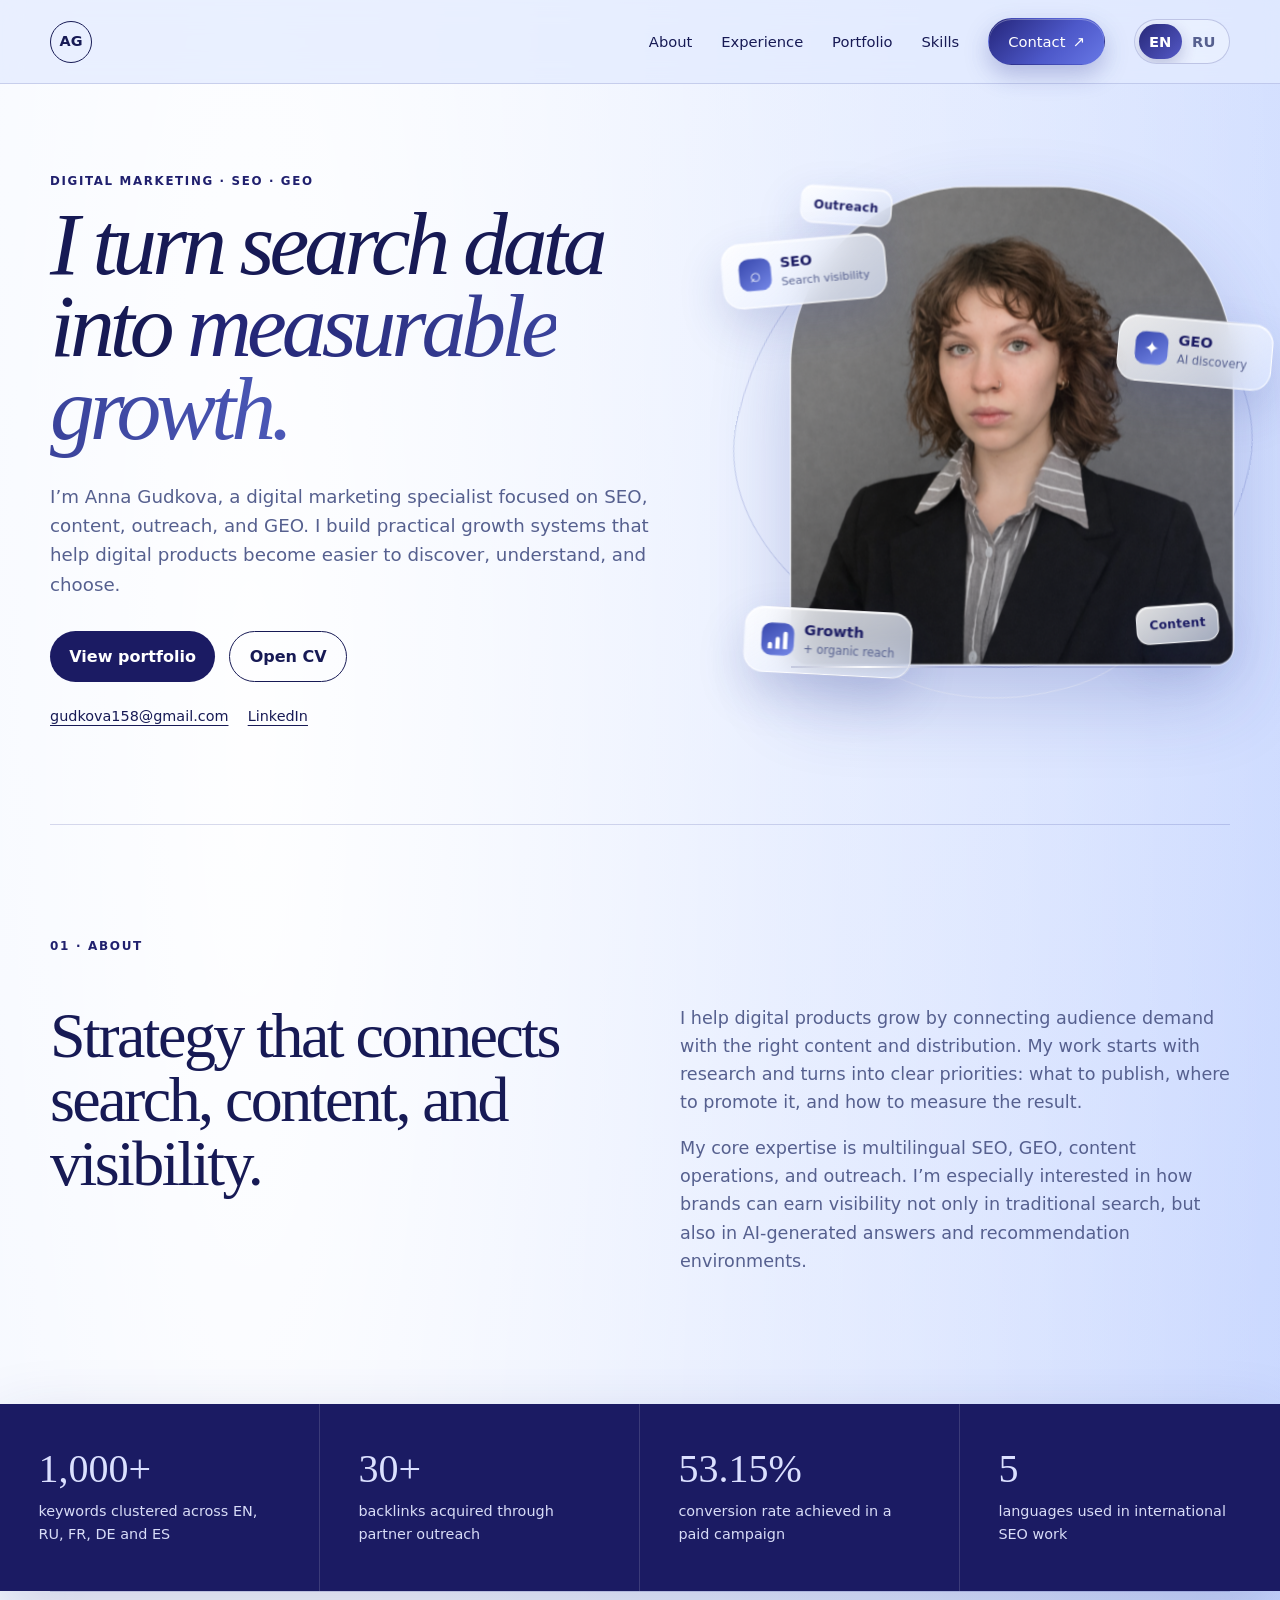
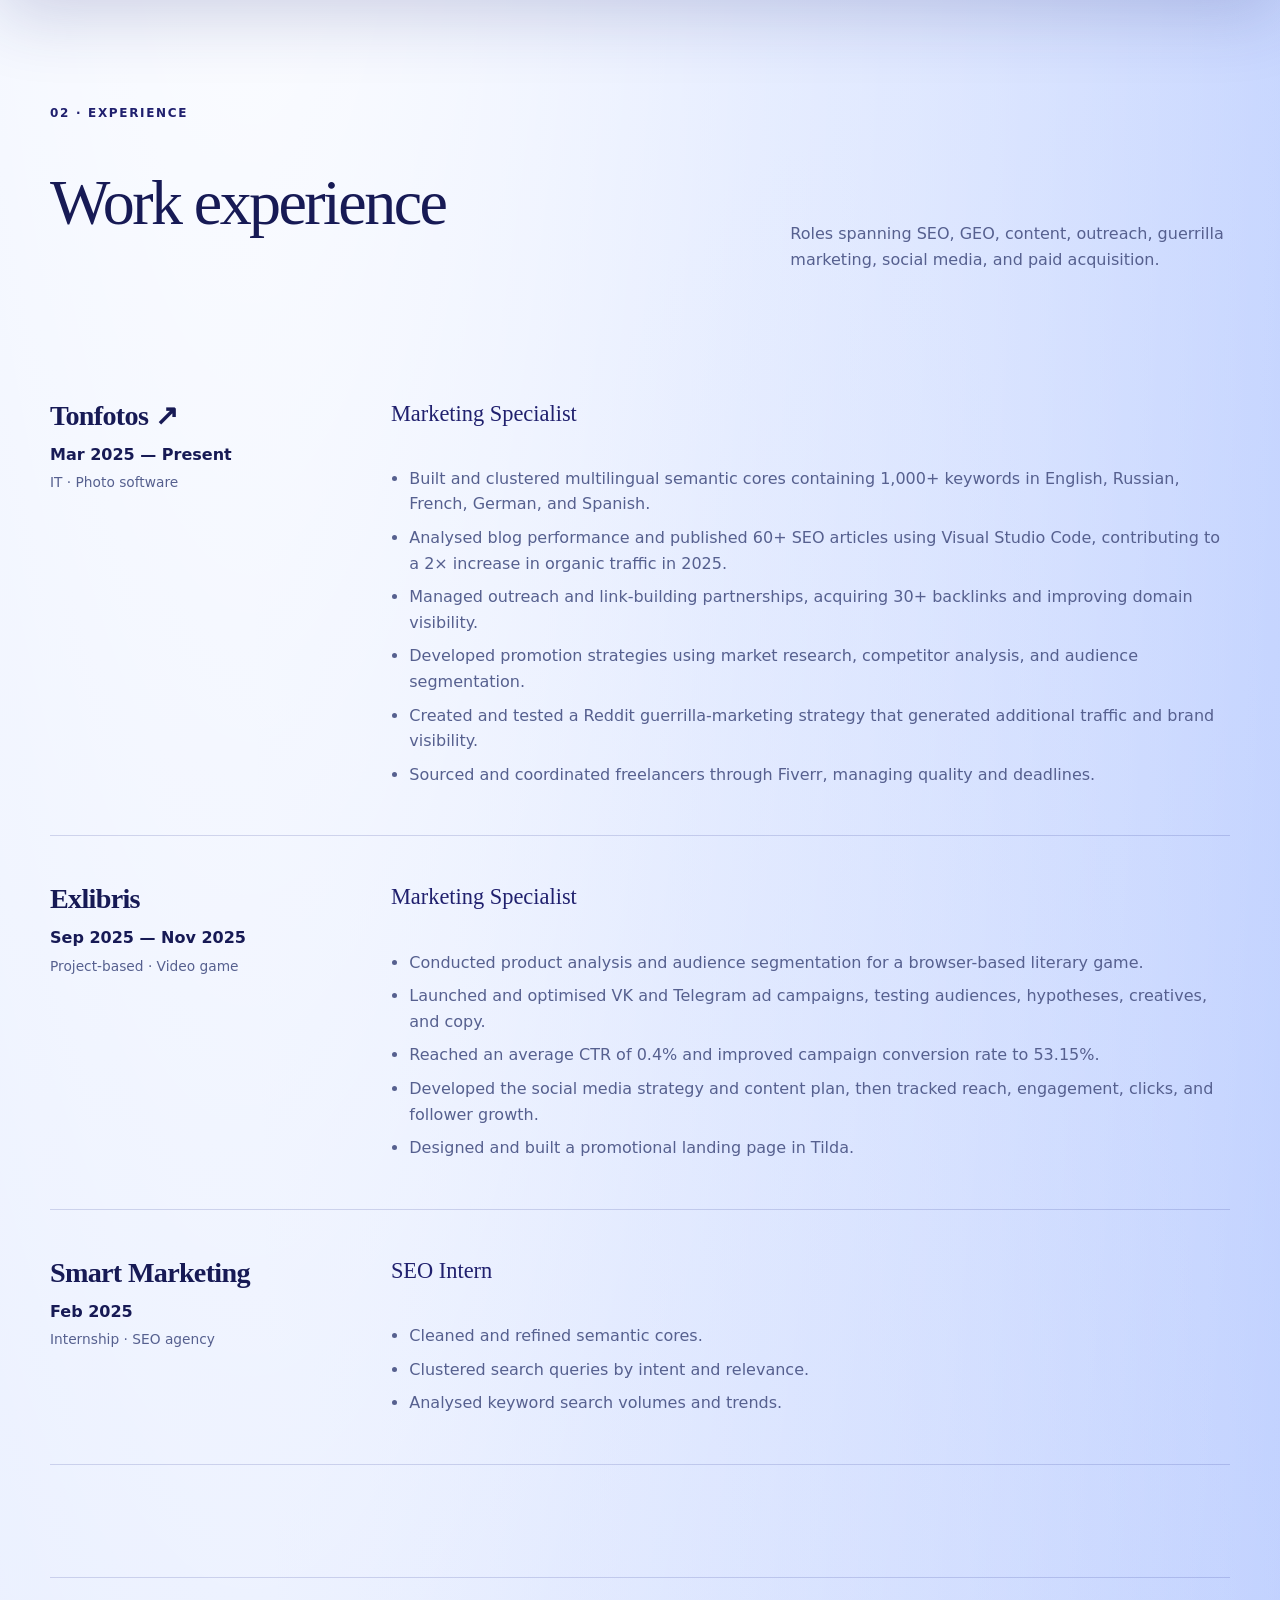
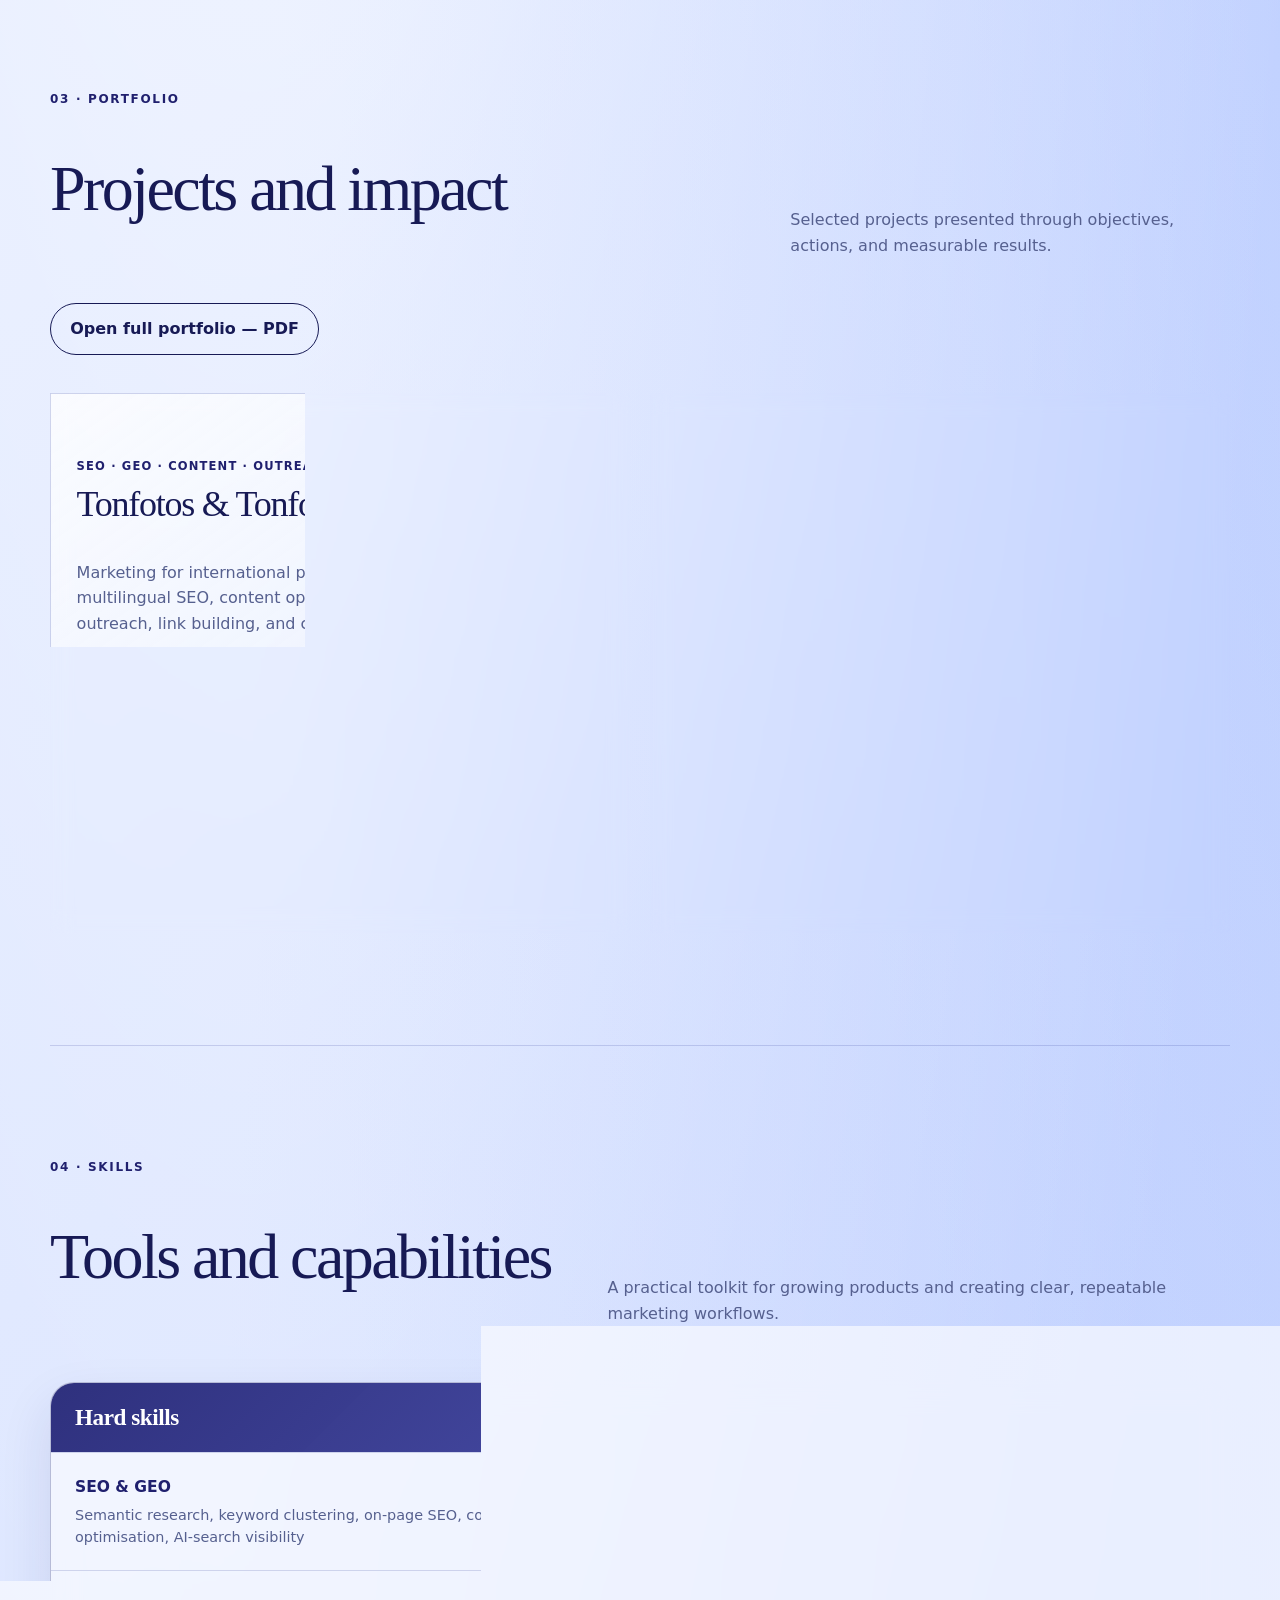
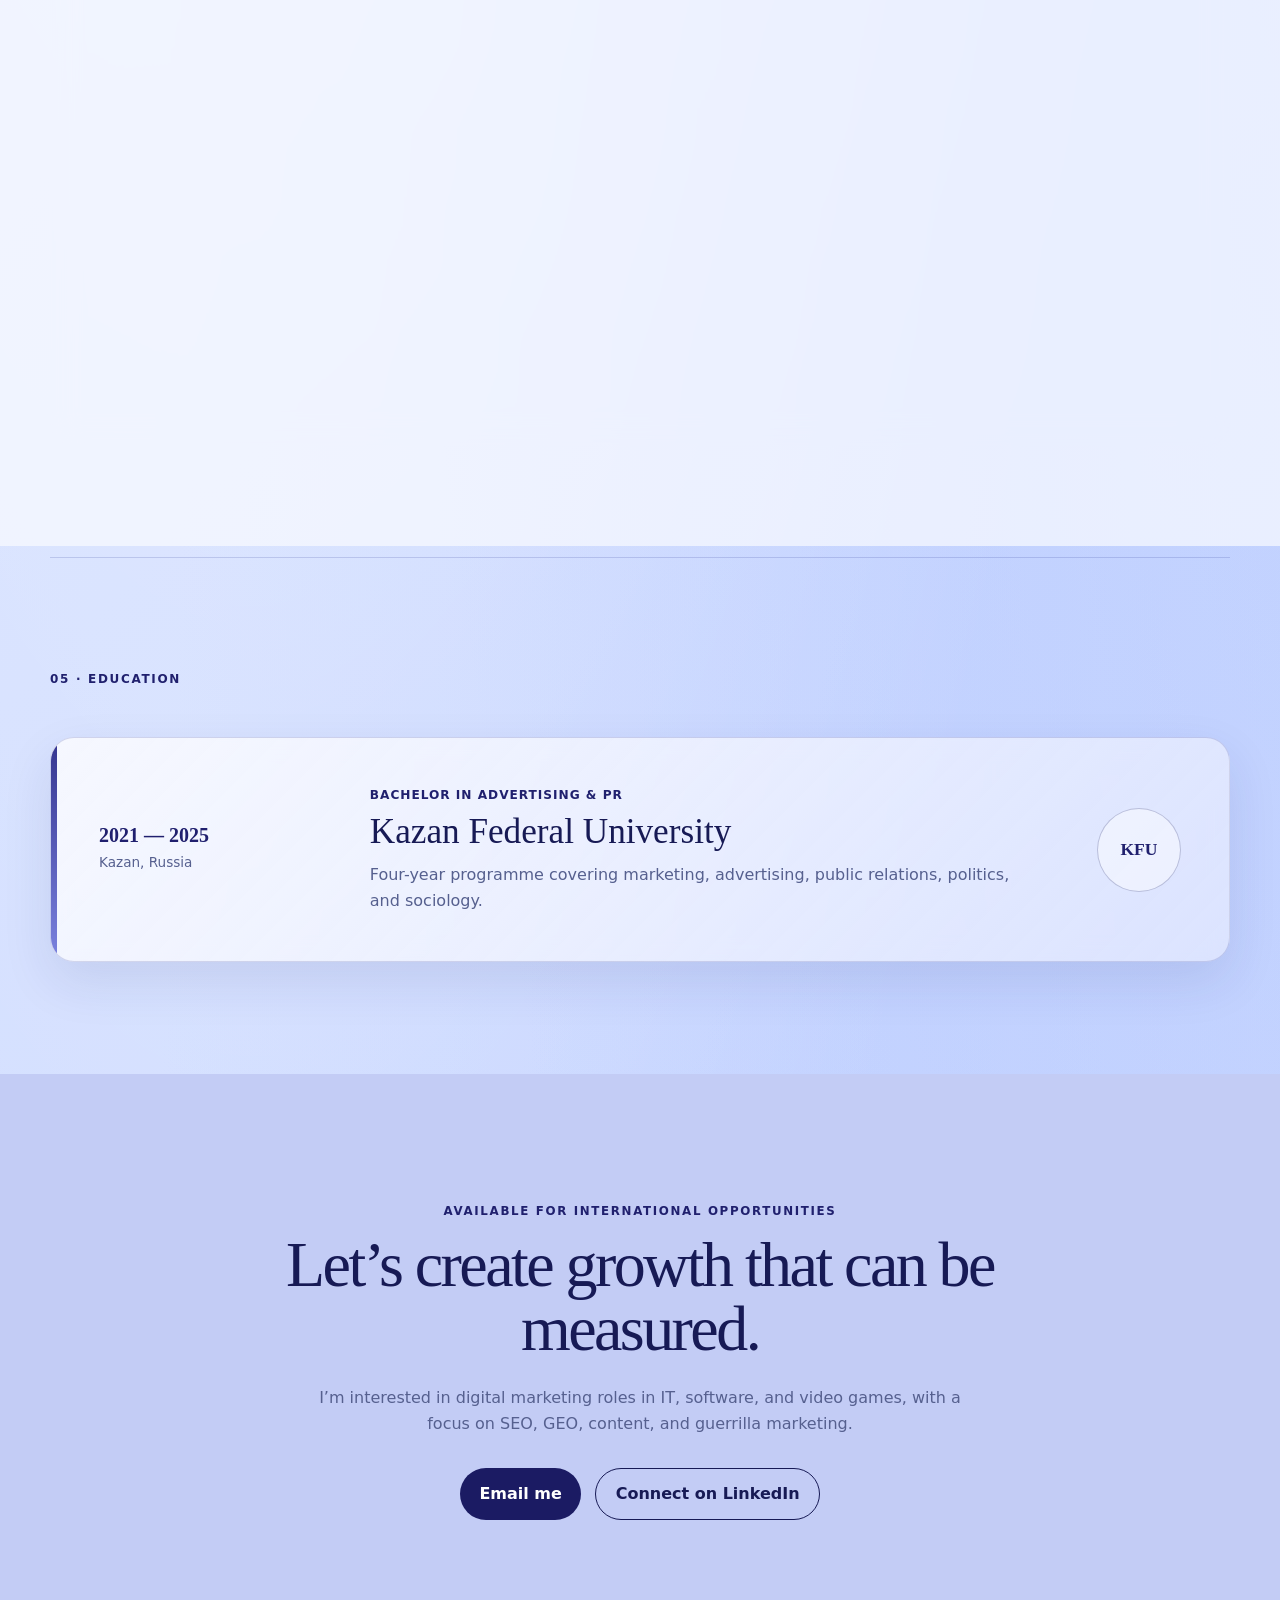
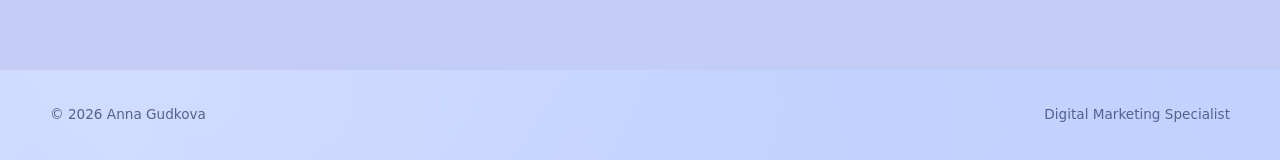
==== commit 9b63e70d: "Update stylesheet and script versioning in index.html" ====
--- a/index.html
+++ b/index.html
@@ -7,7 +7,7 @@
 <meta content="Portfolio of Anna Gudkova, a digital marketing specialist focused on SEO, GEO, content marketing, outreach, social media, and guerrilla marketing." name="description"/>
 <meta content="#aeb9ed" name="theme-color"/>
 <title>Anna Gudkova — Digital Marketing Specialist</title>
-<link href="blue-theme.css?v=20260729-mobile-original-pdf" rel="stylesheet"/>
+<link href="blue-theme.css?v=20260729-refined-mobile-fixed" rel="stylesheet"/>
 <script type="application/ld+json">
   {
     "@context": "https://schema.org",
@@ -232,6 +232,6 @@
 <p>© <span id="year"></span> Anna Gudkova</p>
 <p data-en="Digital Marketing Specialist" data-ru="Digital-маркетолог">Digital Marketing Specialist</p>
 </footer>
-<script src="script.js?v=20260729-mobile-original-pdf"></script>
+<script src="script.js?v=20260729-language-swipe"></script>
 </body>
 </html>
--- a/blue-theme.css
+++ b/blue-theme.css
@@ -697,3 +697,135 @@
   .skills-table-head > div + div { border-top-color: rgba(255,255,255,.18); }
   .role { grid-template-columns: 1fr; gap: 1rem; }
 }
+
+/* 2026-07-29: complete mobile adaptation */
+@media (max-width: 900px) {
+  body { overflow-x: hidden; }
+  .site-header {
+    min-height: 70px;
+    padding-inline: 16px;
+  }
+  .logo { width: 40px; height: 40px; flex: 0 0 auto; }
+  .menu-toggle {
+    display: inline-flex;
+    align-items: center;
+    justify-content: center;
+    min-width: 76px;
+    min-height: 42px;
+    border: 1px solid var(--line);
+    border-radius: 999px;
+    background: rgba(255,255,255,.5);
+    color: var(--ink);
+    font-weight: 750;
+  }
+  .nav-links {
+    top: 70px;
+    left: 12px;
+    right: 12px;
+    width: auto;
+    padding: 1rem;
+    gap: .45rem;
+    border-radius: 20px;
+    background: rgba(239,243,255,.96);
+    backdrop-filter: blur(18px);
+    box-shadow: 0 22px 55px rgba(31,39,112,.18);
+  }
+  .nav-links > a:not(.nav-cta) {
+    width: 100%;
+    padding: .72rem .8rem;
+    border-radius: 12px;
+  }
+  .nav-links > a:not(.nav-cta):hover { background: rgba(255,255,255,.62); }
+  .lang-switcher { width: 100%; min-height: 44px; margin-top: .35rem; }
+  .lang-btn { min-height: 44px; }
+  .nav-cta { min-height: 48px; margin-top: .35rem; }
+
+  .hero {
+    width: min(calc(100% - 28px), var(--max));
+    min-height: auto;
+    grid-template-columns: 1fr;
+    gap: 2.2rem;
+    padding: 3.2rem 0 4.4rem;
+  }
+  .hero-copy { max-width: 100%; }
+  .hero h1 { font-size: clamp(3rem, 13.5vw, 5.3rem); line-height: .94; }
+  .hero-text { font-size: 1rem; }
+  .hero-actions { display: grid; grid-template-columns: 1fr 1fr; gap: .7rem; }
+  .button { width: 100%; text-align: center; }
+  .contact-row { flex-direction: column; gap: .5rem; word-break: break-word; }
+
+  .hero-visual {
+    width: 100%;
+    max-width: 590px;
+    min-height: 500px;
+    margin-inline: auto;
+  }
+  .portrait-stage { width: min(100%, 500px); margin-inline: auto; }
+  .portrait-frame { inset: 34px 20px 42px 20px; }
+  .marketing-float { transform: none !important; }
+  .orbit-one { inset: 7% 0 8%; }
+  .orbit-two { inset: 15% 5% 2%; }
+
+  .section {
+    width: min(calc(100% - 28px), var(--max));
+    padding: 5rem 0;
+  }
+  .section-label { margin-bottom: 2rem; }
+  .intro-grid, .section-heading, .skills-layout, .skills-layout > div:first-child { grid-template-columns: 1fr; gap: 1.35rem; }
+  .intro h2, .section-heading h2, .skills-layout h2, .contact-section h2 { font-size: clamp(2.3rem, 10vw, 4rem); }
+
+  .stats-band { grid-template-columns: 1fr 1fr; }
+  .stats-band div { min-height: 150px; padding: 2rem 1.2rem; }
+
+  .role { grid-template-columns: 1fr; gap: 1.2rem; padding: 2.2rem 0; }
+  .role-meta { padding-bottom: 1rem; border-bottom: 1px solid rgba(31,39,112,.14); }
+  .role-meta .company-name { font-size: 1.75rem; }
+  .role-title h3 { font-size: 1.25rem; }
+  .role ul { padding-left: 1.05rem; }
+
+  .case-grid { grid-template-columns: 1fr; gap: 1rem; }
+  .case-card { min-height: auto; border-radius: 20px; }
+  .case-card dl { margin-top: 2rem; }
+
+  .skills-table { border-radius: 18px; }
+  .skills-table-row { grid-template-columns: 1fr; }
+  .skills-table-row > div { padding: 1.15rem 1.1rem; }
+  .skills-table-row > div + div { border-left: 0; border-top: 1px solid var(--line); }
+
+  .education-classic { padding: 2rem 1.4rem 2rem 1.65rem; border-radius: 20px; }
+  .education-main h2 { font-size: 1.9rem; }
+
+  .contact-section { padding: 5.5rem 18px; }
+  .contact-section .hero-actions { grid-template-columns: 1fr; max-width: 360px; margin-inline: auto; }
+  footer { width: min(calc(100% - 28px), var(--max)); padding: 1.6rem 0; }
+}
+
+@media (max-width: 620px) {
+  .hero-actions { grid-template-columns: 1fr; }
+  .hero-visual { min-height: 430px; }
+  .portrait-frame { inset: 34px 14px 36px; border-radius: 150px 150px 18px 18px; }
+  .marketing-float { min-width: 108px; max-width: 128px; padding: .58rem .62rem; }
+  .marketing-float strong { font-size: .76rem; }
+  .marketing-chip { font-size: .66rem; padding: .4rem .58rem; }
+  .float-search { left: 0; top: 11%; }
+  .float-geo { right: 0; top: 33%; }
+  .float-growth { left: 0; bottom: 7%; }
+  .chip-content { right: 1%; bottom: 11%; }
+  .chip-outreach { left: 7%; top: 1%; }
+  .stats-band { grid-template-columns: 1fr; }
+  .stats-band div { min-height: auto; border-right: 0; border-bottom: 1px solid rgba(255,255,255,.14); }
+  .skills-table-head > div { font-size: 1.22rem; }
+  .case-card dl div { grid-template-columns: 1fr; gap: .25rem; }
+  .case-card dd { text-align: left; }
+  .education-classic { padding-left: 1.45rem; }
+  footer { align-items: flex-start; flex-direction: column; gap: .35rem; }
+}
+
+@media (max-width: 390px) {
+  .site-header { padding-inline: 12px; }
+  .hero, .section, footer { width: min(calc(100% - 22px), var(--max)); }
+  .hero h1 { font-size: clamp(2.75rem, 14vw, 4rem); }
+  .hero-visual { min-height: 395px; }
+  .marketing-float { min-width: 98px; }
+  .float-icon, .mini-bars { width: 26px; height: 26px; }
+}
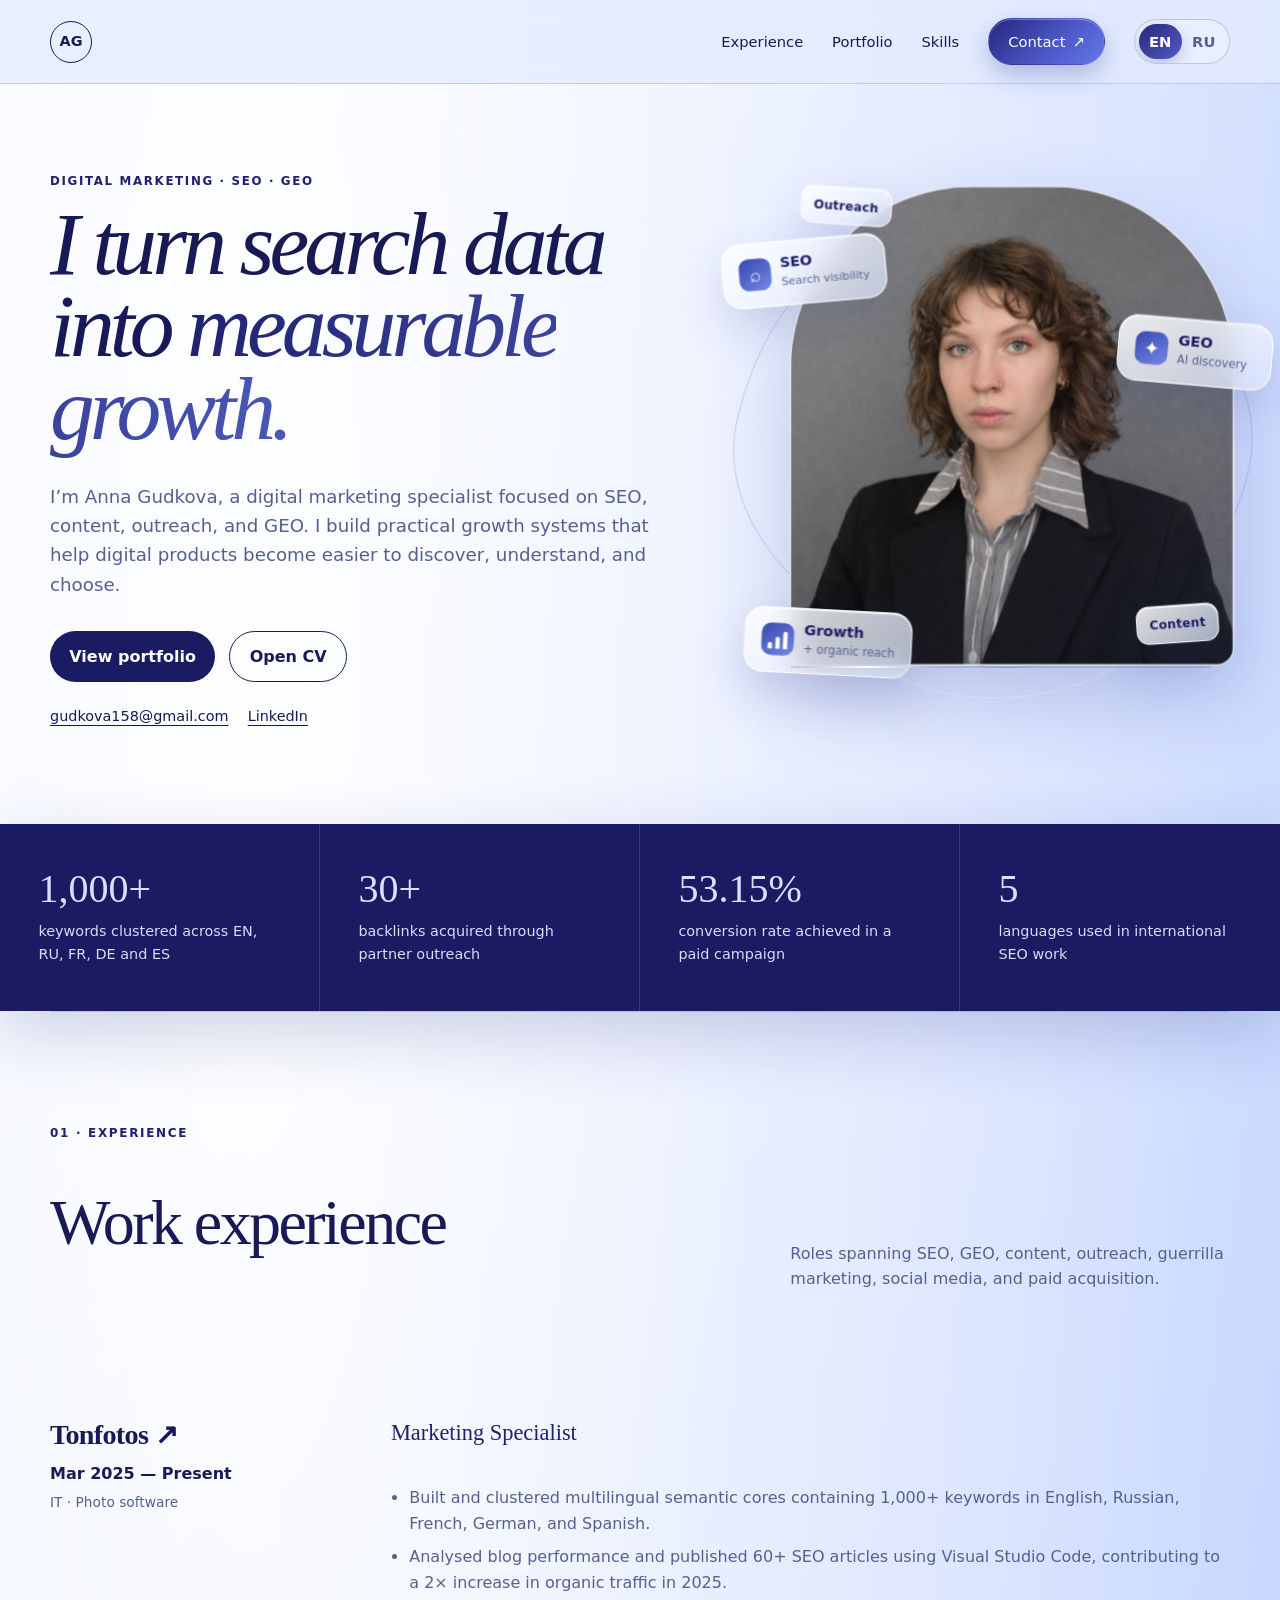
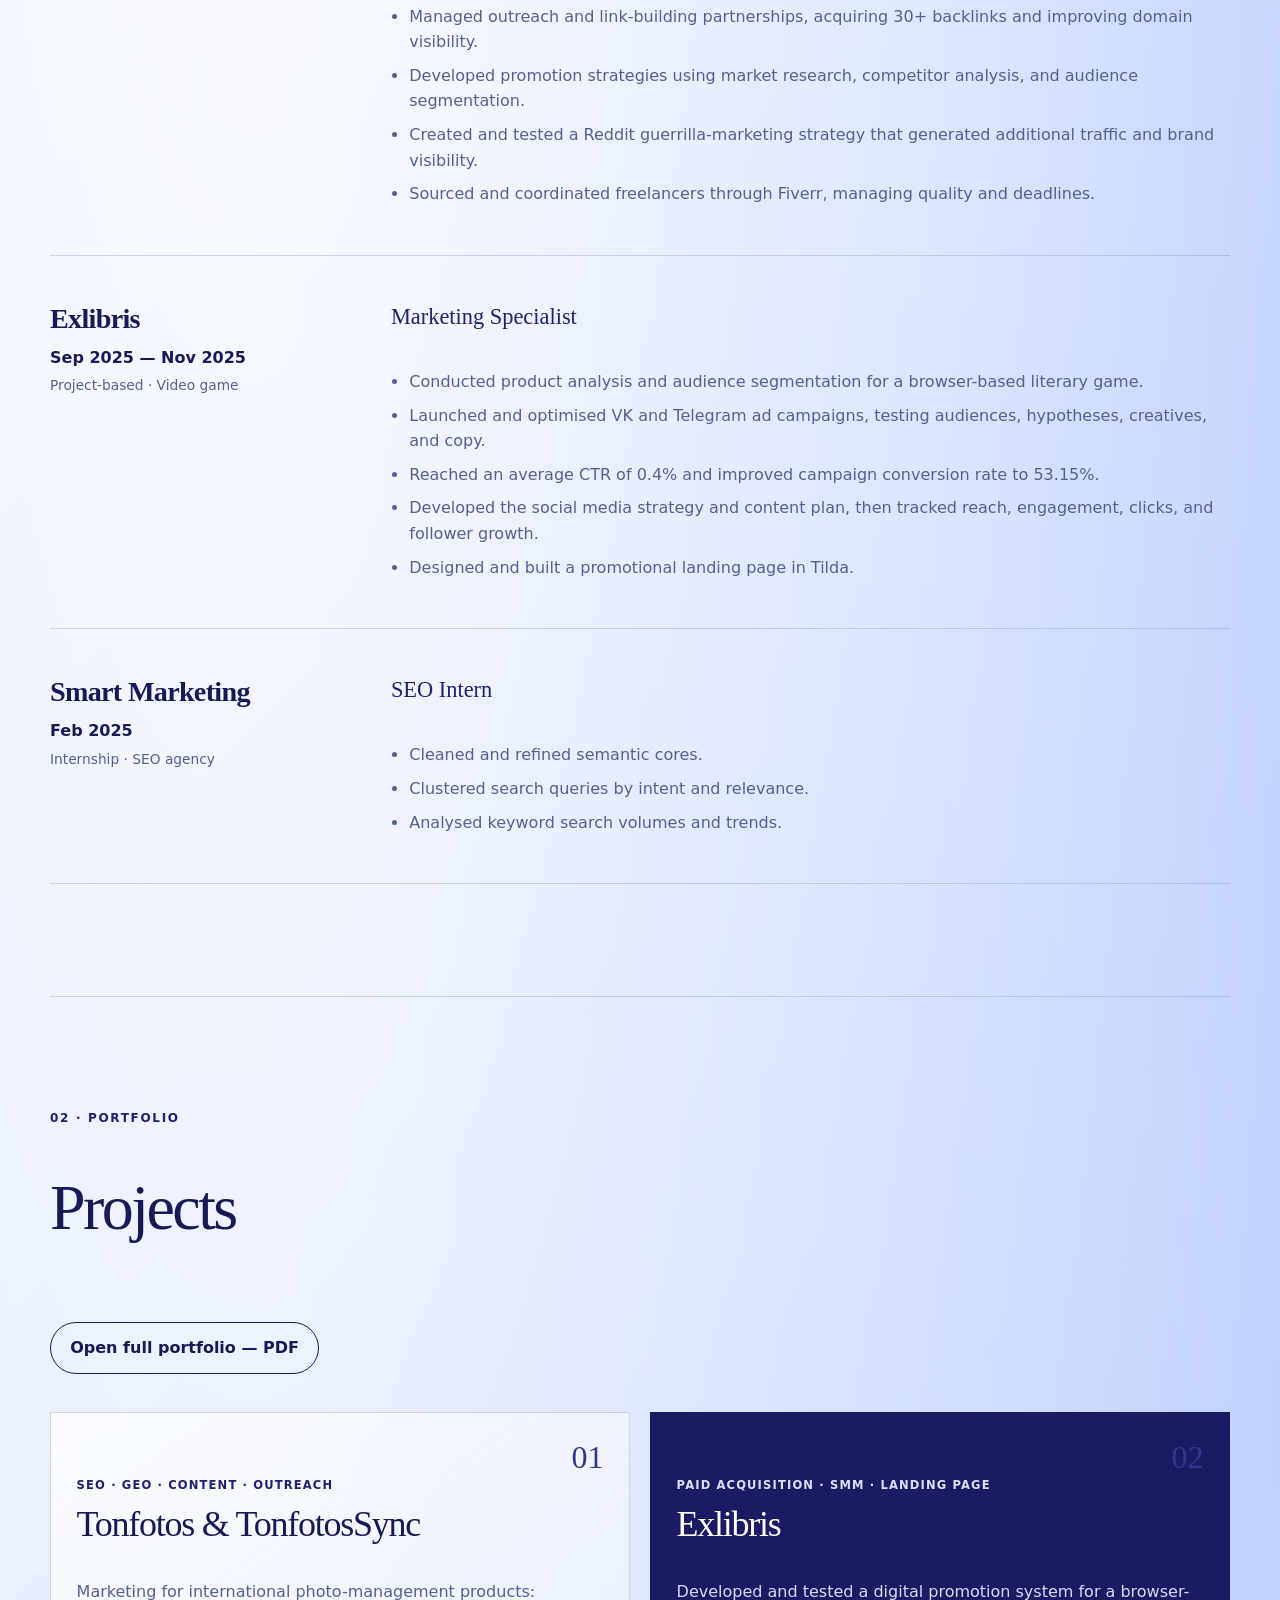
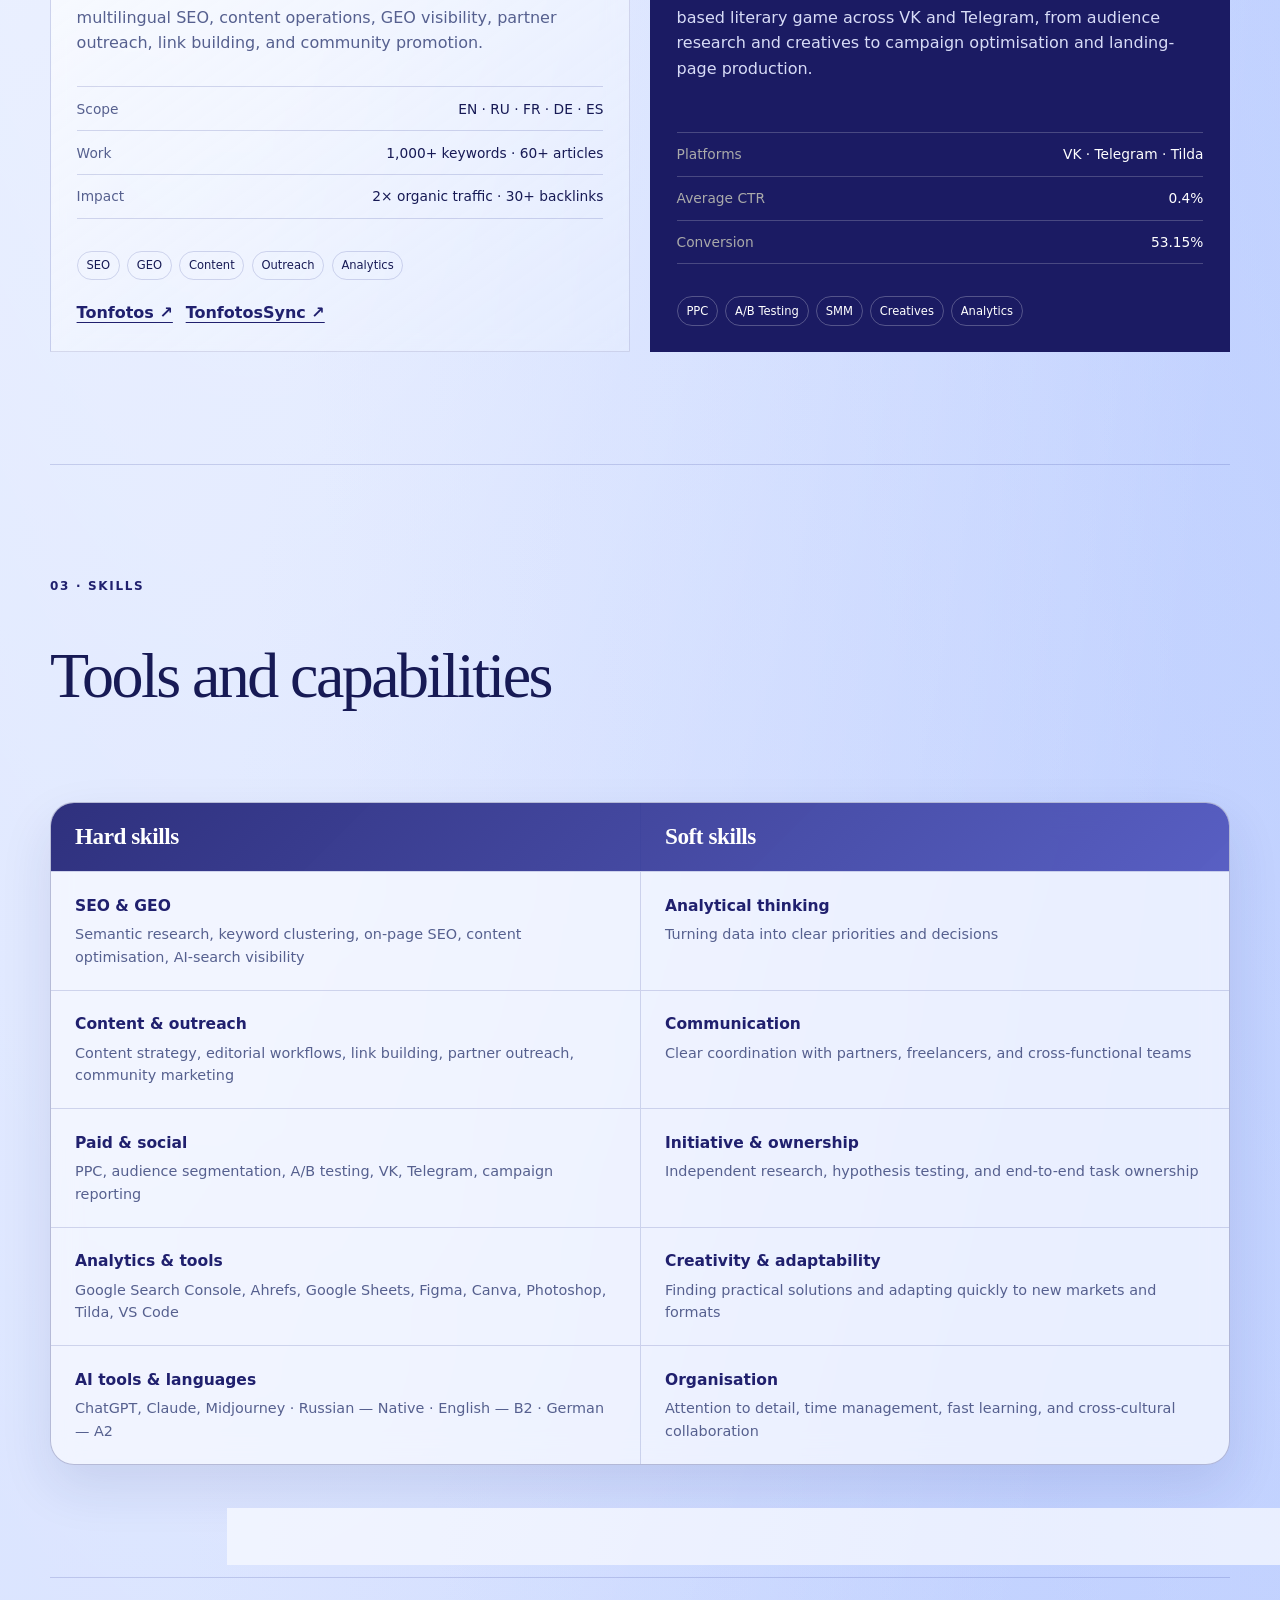
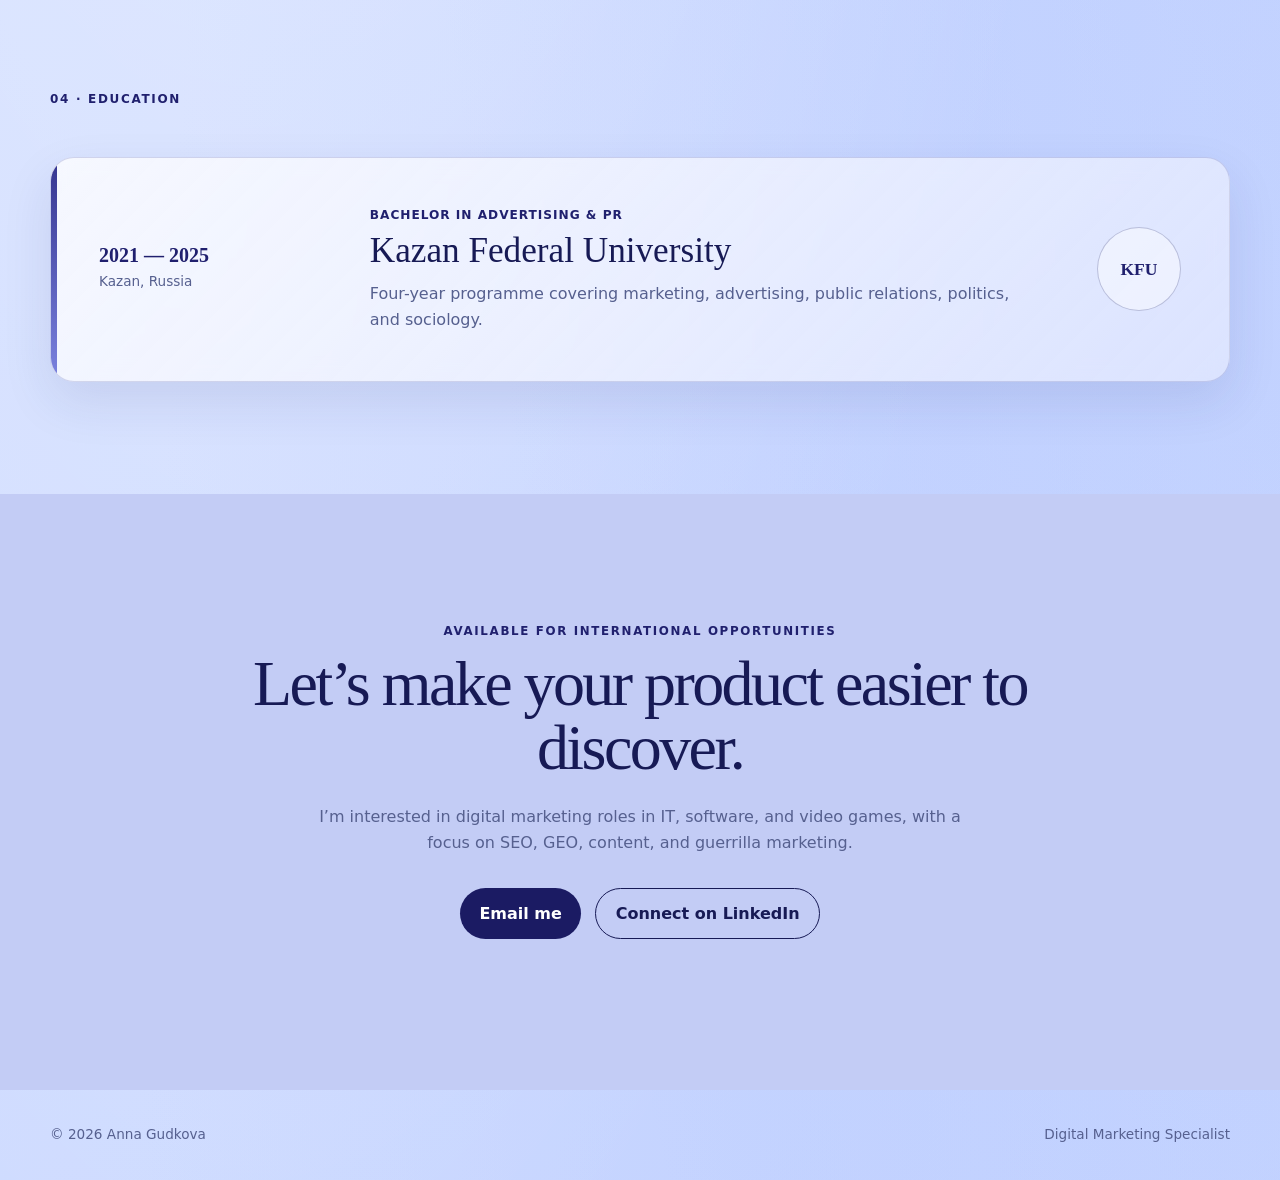
==== commit 2b60e9e6: "Update index.html" ====
--- a/index.html
+++ b/index.html
@@ -7,7 +7,7 @@
 <meta content="Portfolio of Anna Gudkova, a digital marketing specialist focused on SEO, GEO, content marketing, outreach, social media, and guerrilla marketing." name="description"/>
 <meta content="#aeb9ed" name="theme-color"/>
 <title>Anna Gudkova — Digital Marketing Specialist</title>
-<link href="blue-theme.css?v=20260729-refined-mobile-fixed" rel="stylesheet"/>
+<link href="blue-theme.css?v=20260729-cleanup-final" rel="stylesheet"/>
 <script type="application/ld+json">
   {
     "@context": "https://schema.org",
@@ -28,7 +28,6 @@
 <nav aria-label="Primary navigation">
 <button aria-controls="site-nav" aria-expanded="false" class="menu-toggle" data-en="Menu" data-ru="Меню" type="button">Menu</button>
 <div class="nav-links" id="site-nav">
-<a data-en="About" data-ru="Обо мне" href="#about">About</a>
 <a data-en="Experience" data-ru="Опыт" href="#experience">Experience</a>
 <a data-en="Portfolio" data-ru="Портфолио" href="#work">Portfolio</a>
 <a data-en="Skills" data-ru="Навыки" href="#skills">Skills</a>
@@ -66,16 +65,6 @@
 </div>
 <div aria-hidden="true" class="hero-line"></div></div>
 </section>
-<section class="intro section" id="about">
-<div class="section-label" data-en="01 · About" data-ru="01 · Обо мне">01 · About</div>
-<div class="intro-grid">
-<h2 data-en="Strategy that connects search, content, and visibility." data-ru="Стратегия, которая объединяет поиск, контент и видимость.">Strategy that connects search, content, and visibility.</h2>
-<div>
-<p data-en="I help digital products grow by connecting audience demand with the right content and distribution. My work starts with research and turns into clear priorities: what to publish, where to promote it, and how to measure the result." data-ru="Я помогаю цифровым продуктам расти, соединяя потребности аудитории с подходящим контентом и каналами распространения. Моя работа начинается с исследования и превращается в понятные приоритеты: что публиковать, где продвигать и как оценивать результат.">I help digital products grow by connecting audience demand with the right content and distribution. My work starts with research and turns into clear priorities: what to publish, where to promote it, and how to measure the result.</p>
-<p data-en="My core expertise is multilingual SEO, GEO, content operations, and outreach. I’m especially interested in how brands can earn visibility not only in traditional search, but also in AI-generated answers and recommendation environments." data-ru="Моя ключевая экспертиза — мультиязычное SEO, GEO, контент-операции и аутрич. Особенно мне интересно, как бренды могут получать видимость не только в традиционном поиске, но и в ответах нейросетей и рекомендательных системах.">My core expertise is multilingual SEO, GEO, content operations, and outreach. I’m especially interested in how brands can earn visibility not only in traditional search, but also in AI-generated answers and recommendation environments.</p>
-</div>
-</div>
-</section>
 <section aria-label="Career highlights" class="stats-band">
 <div><strong>1,000+</strong><span data-en="keywords clustered across EN, RU, FR, DE and ES" data-ru="ключевых слов собрано и кластеризовано на EN, RU, FR, DE и ES">keywords clustered across EN, RU, FR, DE and ES</span></div>
 <div><strong>30+</strong><span data-en="backlinks acquired through partner outreach" data-ru="обратных ссылок получено через партнёрский аутрич">backlinks acquired through partner outreach</span></div>
@@ -83,7 +72,7 @@
 <div><strong>5</strong><span data-en="languages used in international SEO work" data-ru="языков использовано в международном SEO">languages used in international SEO work</span></div>
 </section>
 <section class="section" id="experience">
-<div class="section-label" data-en="02 · Experience" data-ru="02 · Опыт">02 · Experience</div>
+<div class="section-label" data-en="01 · Experience" data-ru="01 · Опыт">01 · Experience</div>
 <div class="section-heading">
 <h2 data-en="Work experience" data-ru="Опыт работы">Work experience</h2>
 <p data-en="Roles spanning SEO, GEO, content, outreach, guerrilla marketing, social media, and paid acquisition." data-ru="Опыт в SEO, GEO, контенте, аутриче, партизанском маркетинге, социальных сетях и платном продвижении.">Roles spanning SEO, GEO, content, outreach, guerrilla marketing, social media, and paid acquisition.</p>
@@ -139,10 +128,9 @@
 </div>
 </section>
 <section class="work-section section" id="work">
-<div class="section-label" data-en="03 · Portfolio" data-ru="03 · Портфолио">03 · Portfolio</div>
+<div class="section-label" data-en="02 · Portfolio" data-ru="02 · Портфолио">02 · Portfolio</div>
 <div class="section-heading">
-<h2 data-en="Projects and impact" data-ru="Проекты и результаты">Projects and impact</h2>
-<p data-en="Selected projects presented through objectives, actions, and measurable results." data-ru="Избранные проекты, представленные через задачи, выполненную работу и измеримые результаты.">Selected projects presented through objectives, actions, and measurable results.</p>
+<h2 data-en="Projects" data-ru="Проекты">Projects</h2>
 </div>
 <div class="portfolio-download reveal" style="margin: -2.2rem 0 2.4rem;">
 <a class="button secondary" href="Anna_Gudkova_Portfolio_Original.pdf" rel="noopener" target="_blank">Open full portfolio — PDF</a>
@@ -179,10 +167,9 @@
 </div>
 </section>
 <section class="section" id="skills">
-<div class="section-label" data-en="04 · Skills" data-ru="04 · Навыки">04 · Skills</div>
+<div class="section-label" data-en="03 · Skills" data-ru="03 · Навыки">03 · Skills</div>
 <div class="skills-layout"><div>
 <h2 data-en="Tools and capabilities" data-ru="Инструменты и компетенции">Tools and capabilities</h2>
-<p data-en="A practical toolkit for growing products and creating clear, repeatable marketing workflows." data-ru="Практический набор инструментов для роста продуктов и создания понятных, повторяемых маркетинговых процессов.">A practical toolkit for growing products and creating clear, repeatable marketing workflows.</p>
 </div><div aria-label="Skills overview" class="skills-table reveal" role="table">
 <div class="skills-table-row skills-table-head" role="row">
 <div data-en="Hard skills" data-ru="Hard skills" role="columnheader">Hard skills</div>
@@ -211,7 +198,7 @@
 </div></div>
 </section>
 <section class="education section">
-<div class="section-label" data-en="05 · Education" data-ru="05 · Образование">05 · Education</div>
+<div class="section-label" data-en="04 · Education" data-ru="04 · Образование">04 · Education</div>
 <div class="education-card education-classic reveal">
 <div class="education-meta"><p>2021 — 2025</p><span data-en="Kazan, Russia" data-ru="Казань, Россия">Kazan, Russia</span></div>
 <div class="education-main"><p class="education-degree" data-en="Bachelor in Advertising &amp; PR" data-ru="Бакалавриат по рекламе и связям с общественностью">Bachelor in Advertising &amp; PR</p><h2 data-en="Kazan Federal University" data-ru="Казанский федеральный университет">Kazan Federal University</h2><p data-en="Four-year programme covering marketing, advertising, public relations, politics, and sociology." data-ru="Четырёхлетняя программа, включавшая маркетинг, рекламу, PR, политику и социологию.">Four-year programme covering marketing, advertising, public relations, politics, and sociology.</p></div>
@@ -220,7 +207,7 @@
 </section>
 <section class="contact-section" id="contact">
 <p class="eyebrow" data-en="Available for international opportunities" data-ru="Открыта к международным возможностям">Available for international opportunities</p>
-<h2 data-en="Let’s create growth that can be measured." data-ru="Давайте создавать рост, который можно измерить.">Let’s create growth that can be measured.</h2>
+<h2 data-en="Let’s make your product easier to discover." data-ru="Сделаем ваш продукт заметнее.">Let’s make your product easier to discover.</h2>
 <p data-en="I’m interested in digital marketing roles in IT, software, and video games, with a focus on SEO, GEO, content, and guerrilla marketing." data-ru="Мне интересны позиции в digital-маркетинге в IT, программных продуктах и игровой индустрии с фокусом на SEO, GEO, контент и партизанский маркетинг.">I’m interested in digital marketing roles in IT, software, and video games, with a focus on SEO, GEO, content, and guerrilla marketing.</p>
 <div class="hero-actions">
 <a class="button primary" data-en="Email me" data-ru="Написать мне" href="mailto:gudkova158@gmail.com">Email me</a>
@@ -232,6 +219,6 @@
 <p>© <span id="year"></span> Anna Gudkova</p>
 <p data-en="Digital Marketing Specialist" data-ru="Digital-маркетолог">Digital Marketing Specialist</p>
 </footer>
-<script src="script.js?v=20260729-language-swipe"></script>
+<script src="script.js?v=20260729-cleanup-final"></script>
 </body>
 </html>
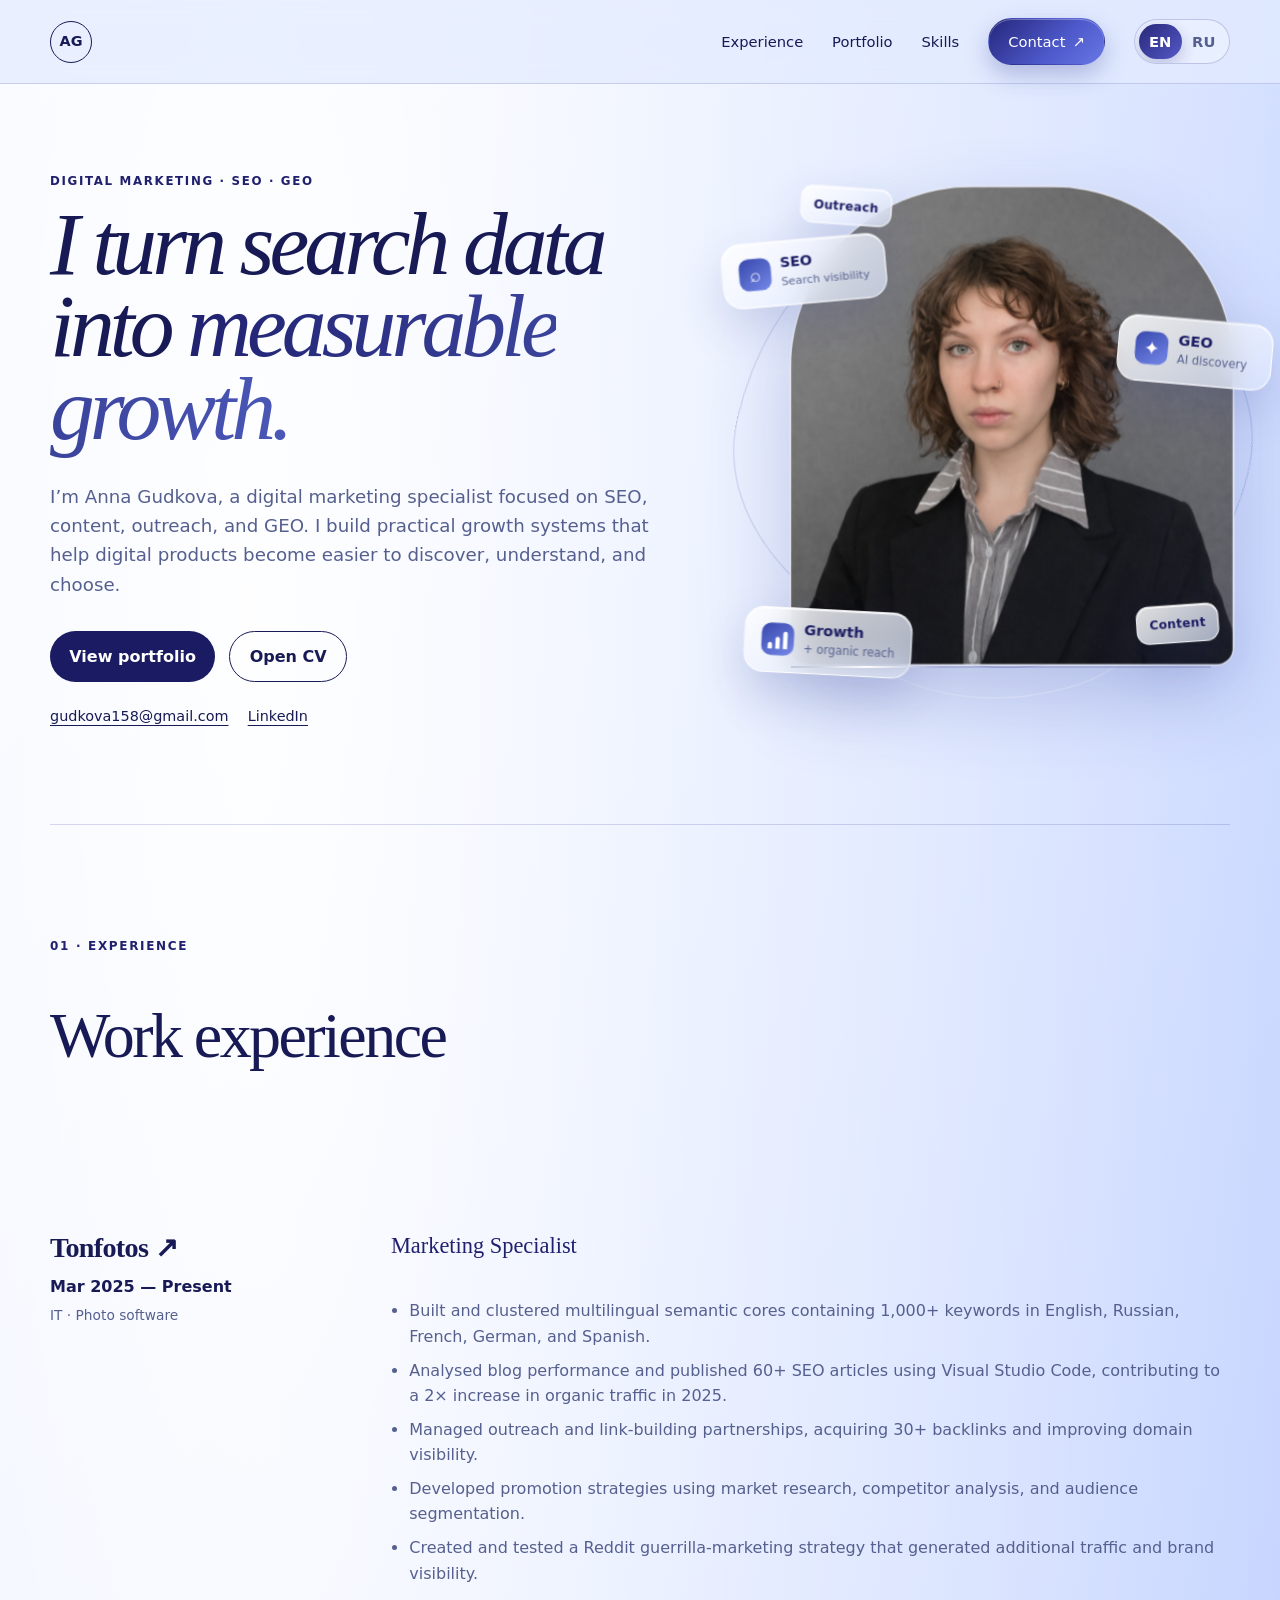
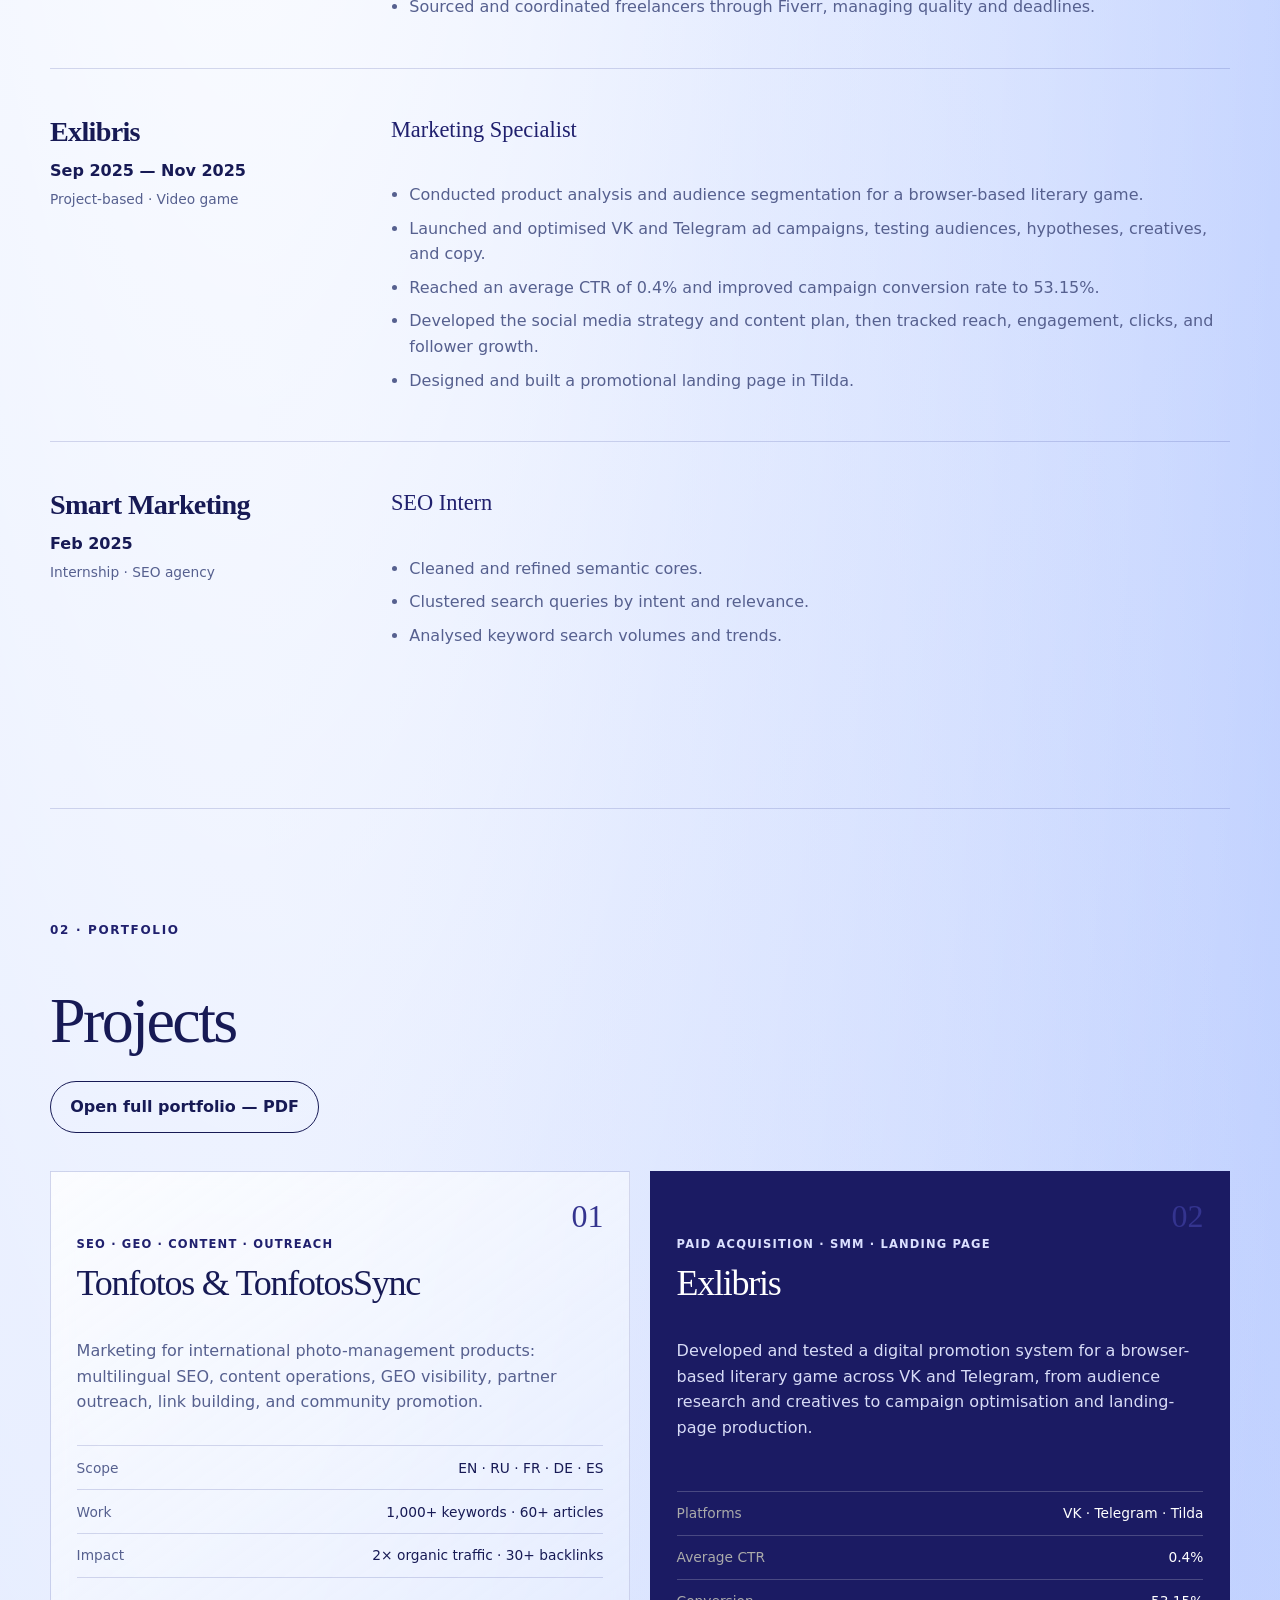
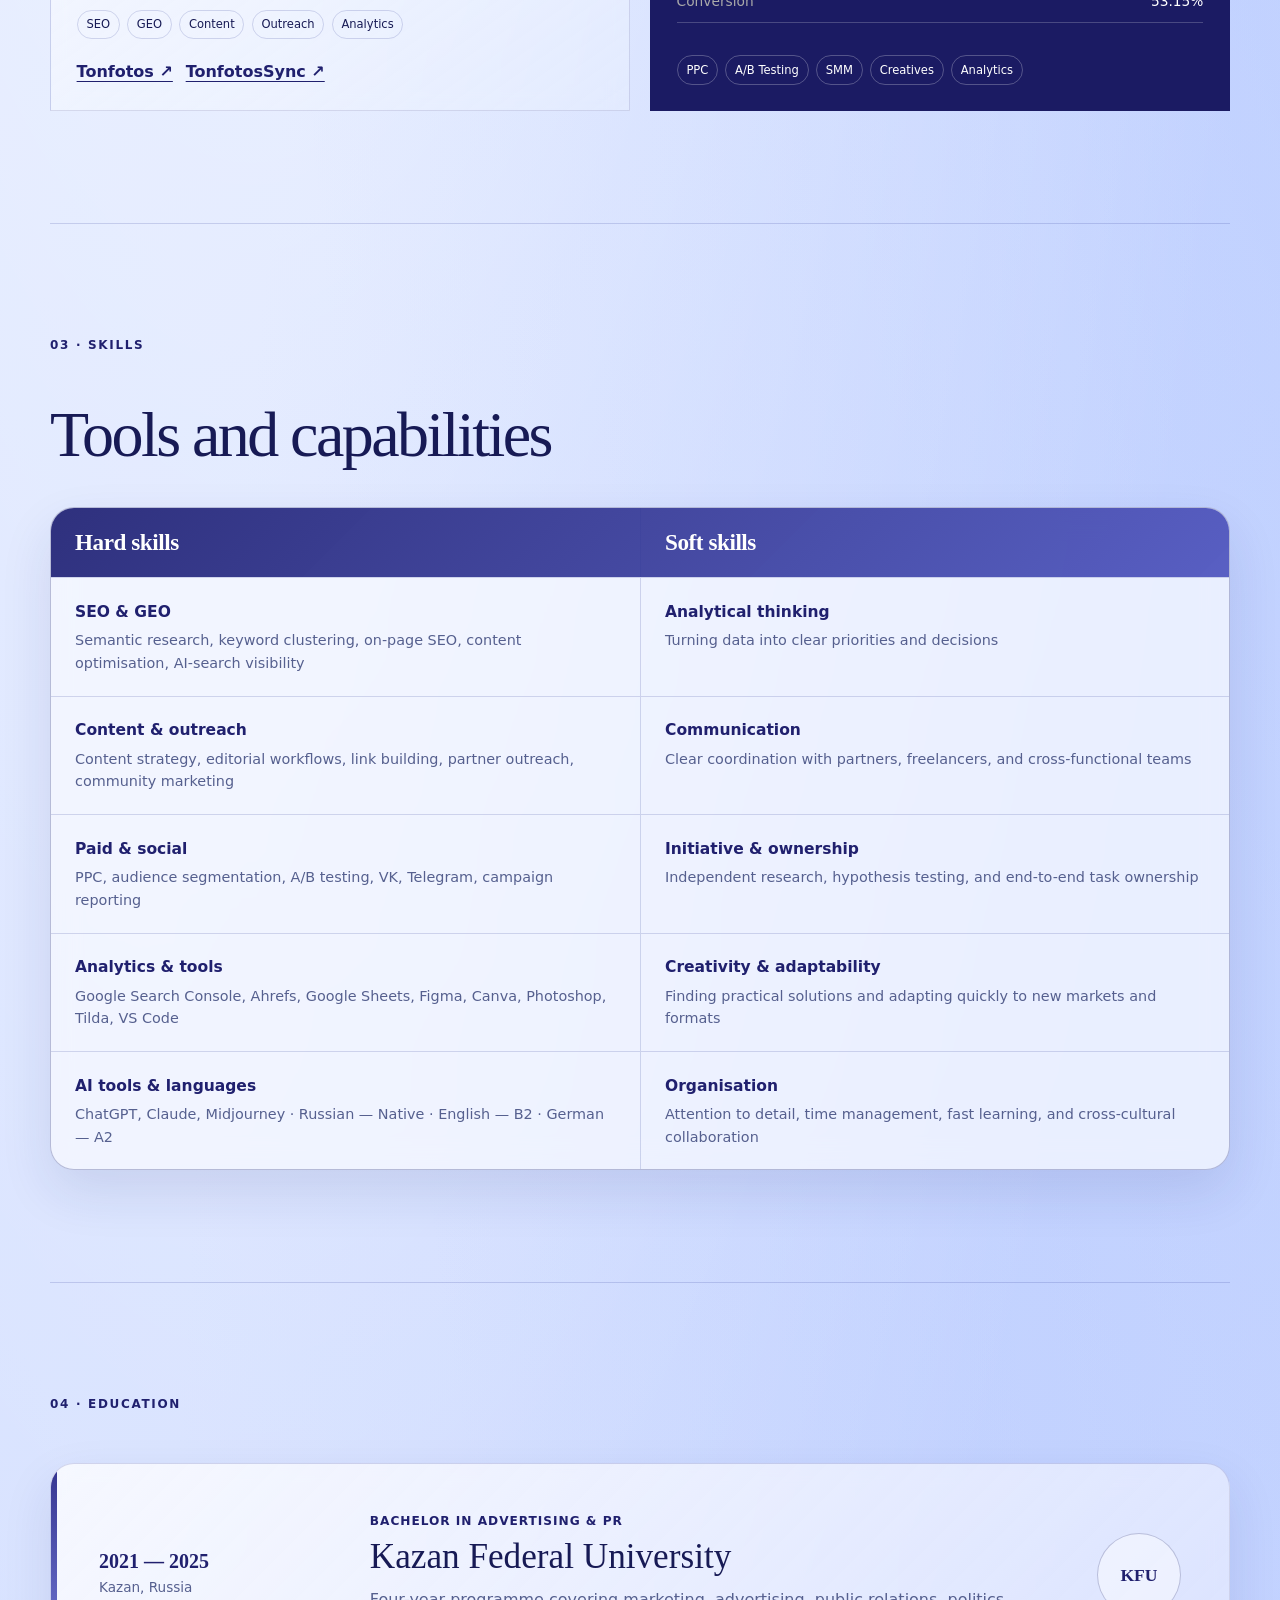
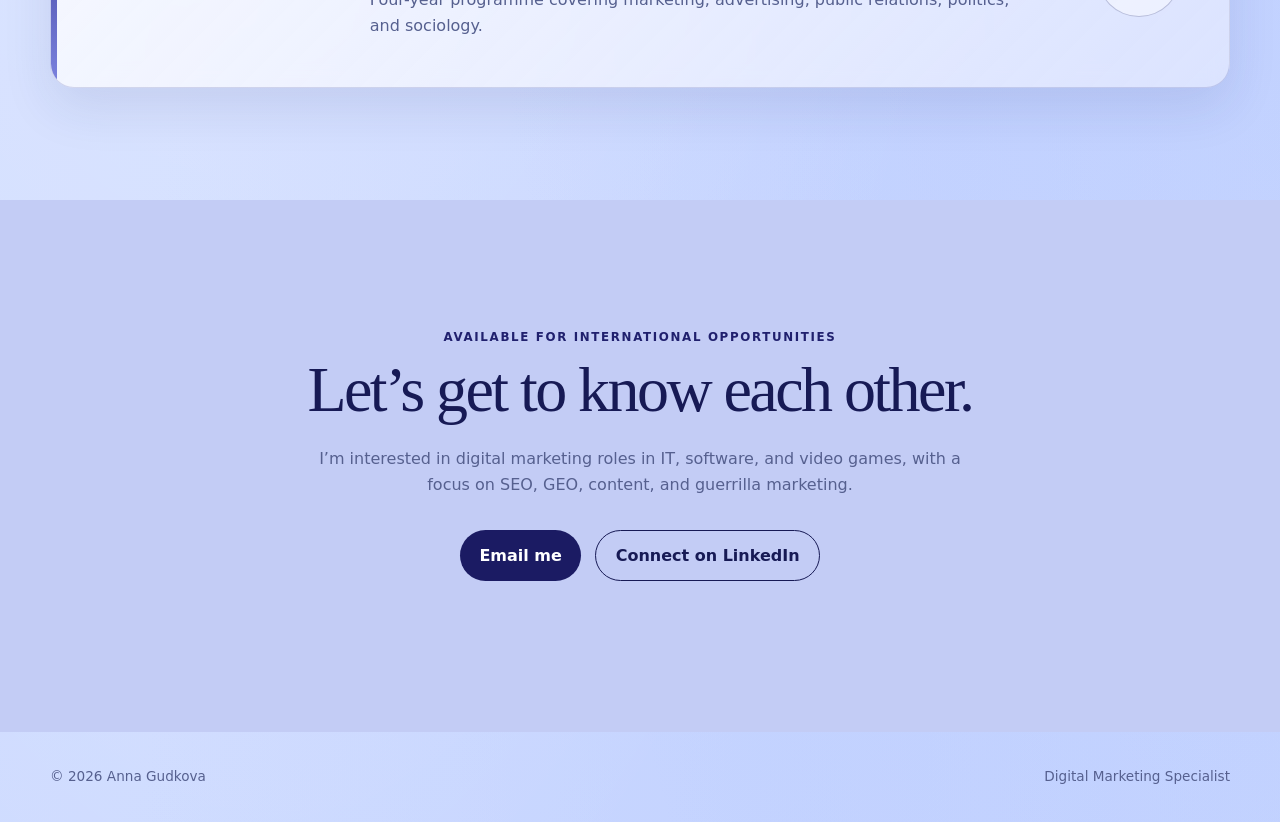
==== commit 9d5f86c9: "Update index.html" ====
--- a/index.html
+++ b/index.html
@@ -7,7 +7,7 @@
 <meta content="Portfolio of Anna Gudkova, a digital marketing specialist focused on SEO, GEO, content marketing, outreach, social media, and guerrilla marketing." name="description"/>
 <meta content="#aeb9ed" name="theme-color"/>
 <title>Anna Gudkova — Digital Marketing Specialist</title>
-<link href="blue-theme.css?v=20260729-cleanup-final" rel="stylesheet"/>
+<link href="blue-theme.css?v=20260729-content-cleanup-2" rel="stylesheet"/>
 <script type="application/ld+json">
   {
     "@context": "https://schema.org",
@@ -65,17 +65,10 @@
 </div>
 <div aria-hidden="true" class="hero-line"></div></div>
 </section>
-<section aria-label="Career highlights" class="stats-band">
-<div><strong>1,000+</strong><span data-en="keywords clustered across EN, RU, FR, DE and ES" data-ru="ключевых слов собрано и кластеризовано на EN, RU, FR, DE и ES">keywords clustered across EN, RU, FR, DE and ES</span></div>
-<div><strong>30+</strong><span data-en="backlinks acquired through partner outreach" data-ru="обратных ссылок получено через партнёрский аутрич">backlinks acquired through partner outreach</span></div>
-<div><strong>53.15%</strong><span data-en="conversion rate achieved in a paid campaign" data-ru="конверсия в рекламной кампании">conversion rate achieved in a paid campaign</span></div>
-<div><strong>5</strong><span data-en="languages used in international SEO work" data-ru="языков использовано в международном SEO">languages used in international SEO work</span></div>
-</section>
 <section class="section" id="experience">
 <div class="section-label" data-en="01 · Experience" data-ru="01 · Опыт">01 · Experience</div>
-<div class="section-heading">
+<div class="section-heading section-heading-single">
 <h2 data-en="Work experience" data-ru="Опыт работы">Work experience</h2>
-<p data-en="Roles spanning SEO, GEO, content, outreach, guerrilla marketing, social media, and paid acquisition." data-ru="Опыт в SEO, GEO, контенте, аутриче, партизанском маркетинге, социальных сетях и платном продвижении.">Roles spanning SEO, GEO, content, outreach, guerrilla marketing, social media, and paid acquisition.</p>
 </div>
 <div class="timeline">
 <article class="role reveal">
@@ -207,7 +200,7 @@
 </section>
 <section class="contact-section" id="contact">
 <p class="eyebrow" data-en="Available for international opportunities" data-ru="Открыта к международным возможностям">Available for international opportunities</p>
-<h2 data-en="Let’s make your product easier to discover." data-ru="Сделаем ваш продукт заметнее.">Let’s make your product easier to discover.</h2>
+<h2 data-en="Let’s get to know each other." data-ru="Давайте познакомимся поближе.">Let’s get to know each other.</h2>
 <p data-en="I’m interested in digital marketing roles in IT, software, and video games, with a focus on SEO, GEO, content, and guerrilla marketing." data-ru="Мне интересны позиции в digital-маркетинге в IT, программных продуктах и игровой индустрии с фокусом на SEO, GEO, контент и партизанский маркетинг.">I’m interested in digital marketing roles in IT, software, and video games, with a focus on SEO, GEO, content, and guerrilla marketing.</p>
 <div class="hero-actions">
 <a class="button primary" data-en="Email me" data-ru="Написать мне" href="mailto:gudkova158@gmail.com">Email me</a>
--- a/blue-theme.css
+++ b/blue-theme.css
@@ -829,3 +829,11 @@
   .marketing-float { min-width: 98px; }
   .float-icon, .mini-bars { width: 26px; height: 26px; }
 }
+
+
+/* 2026-07-29: final content cleanup */
+#experience .role:last-child { border-bottom: 0; }
+#work .section-heading,
+#skills .skills-layout { align-items: start; }
+#work .section-heading h2,
+#skills .skills-layout h2 { margin-bottom: 0; }
